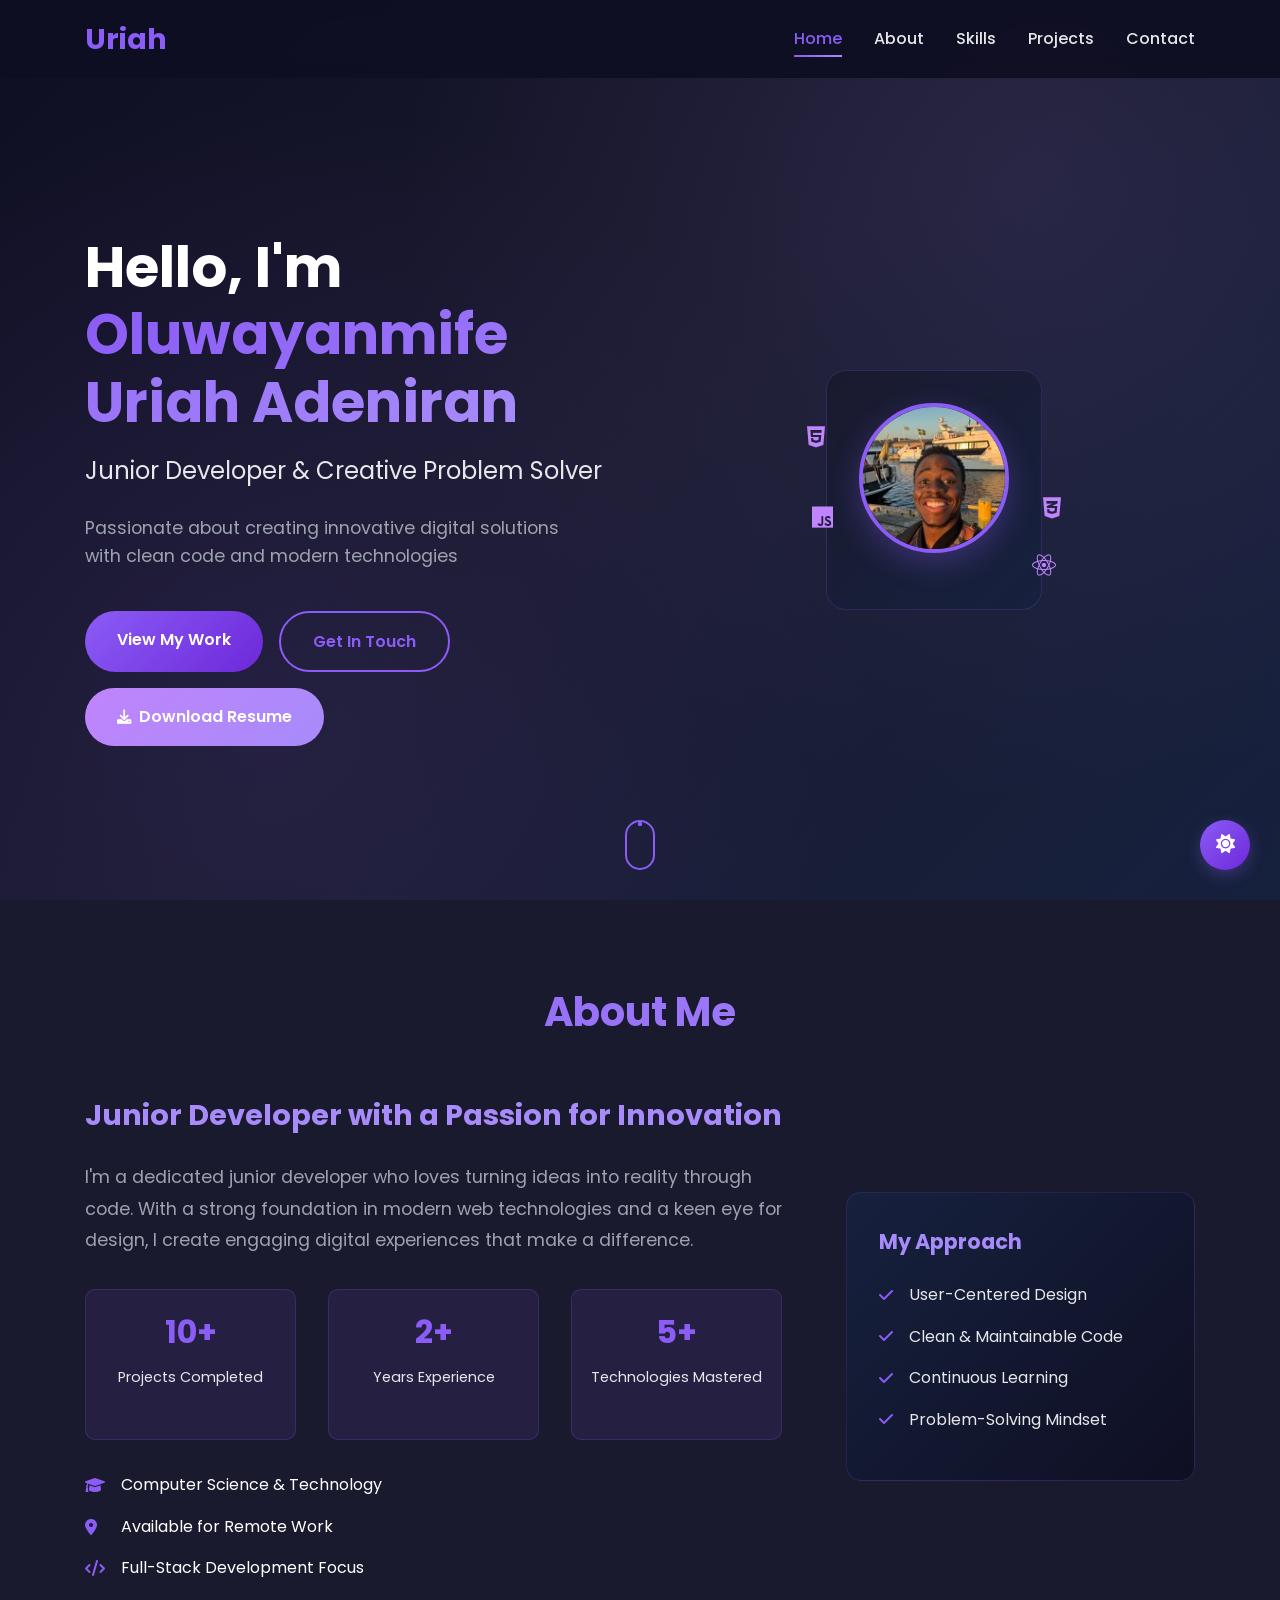
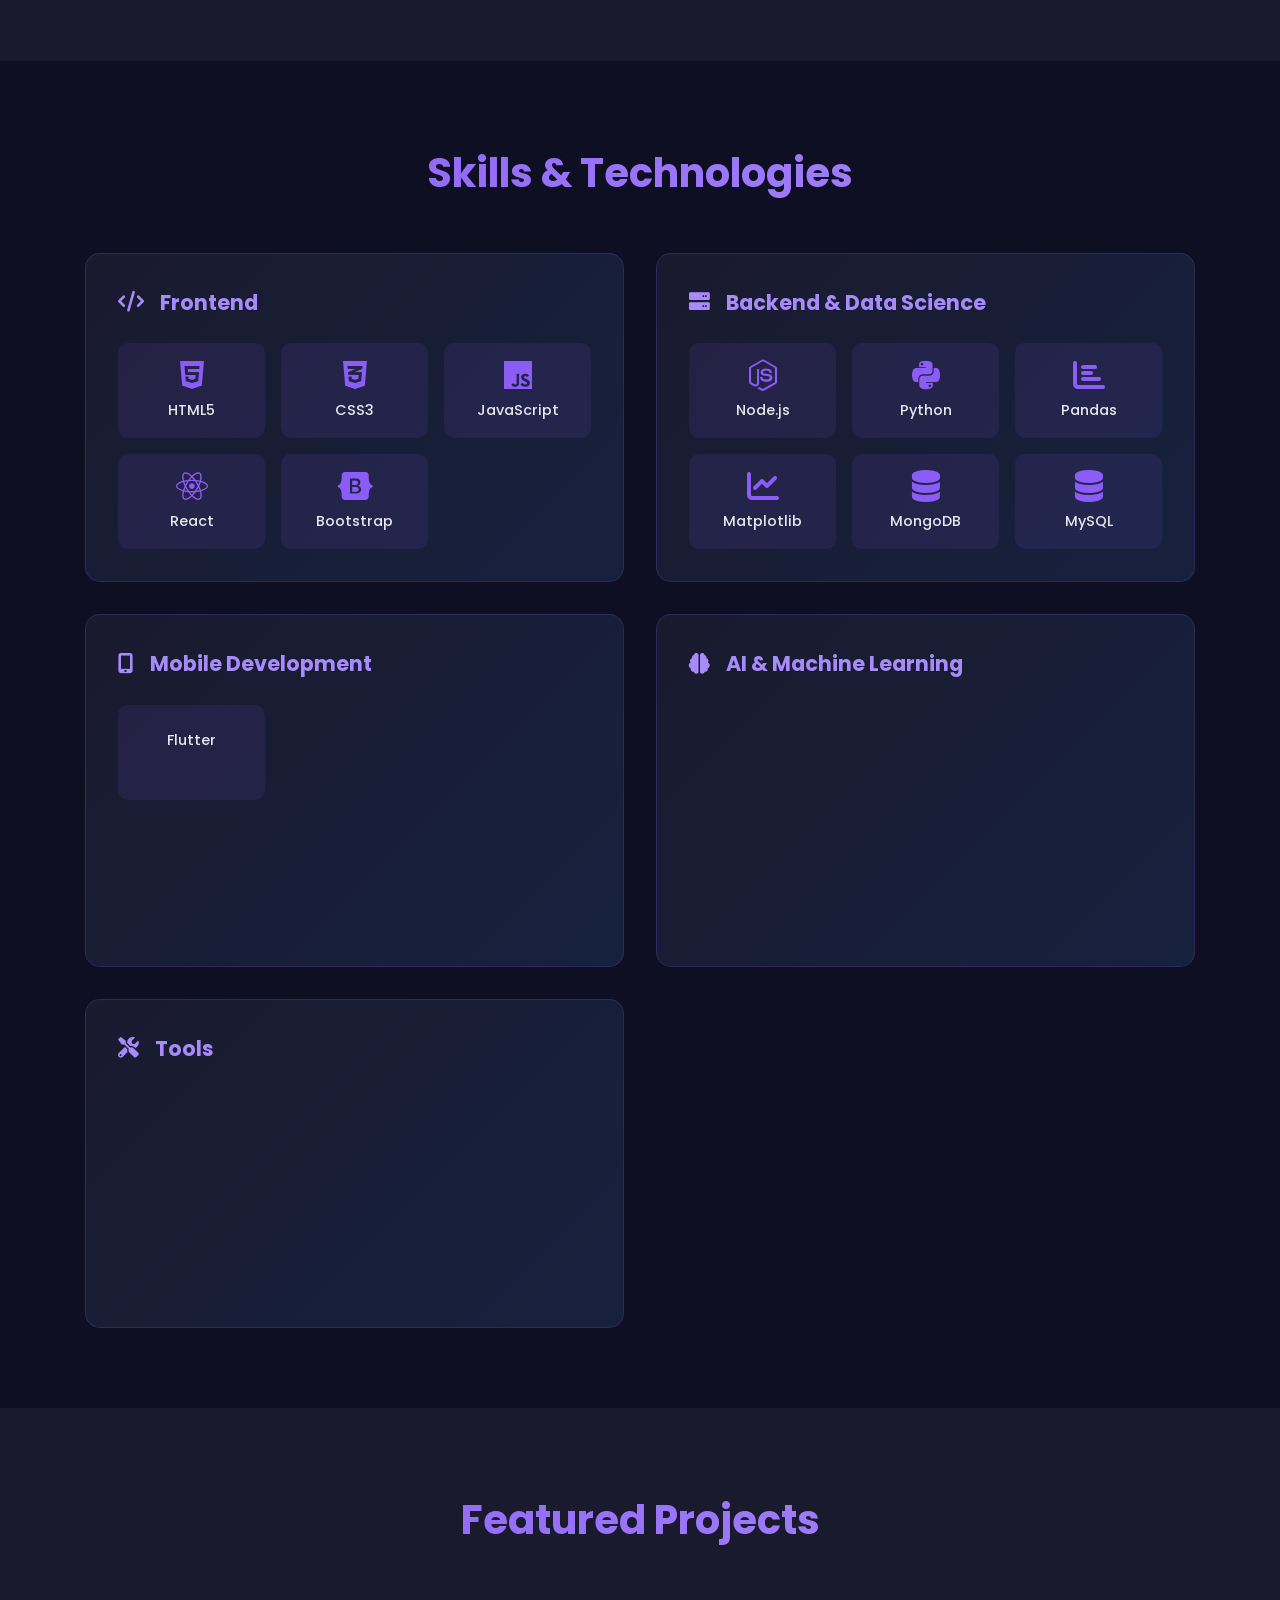
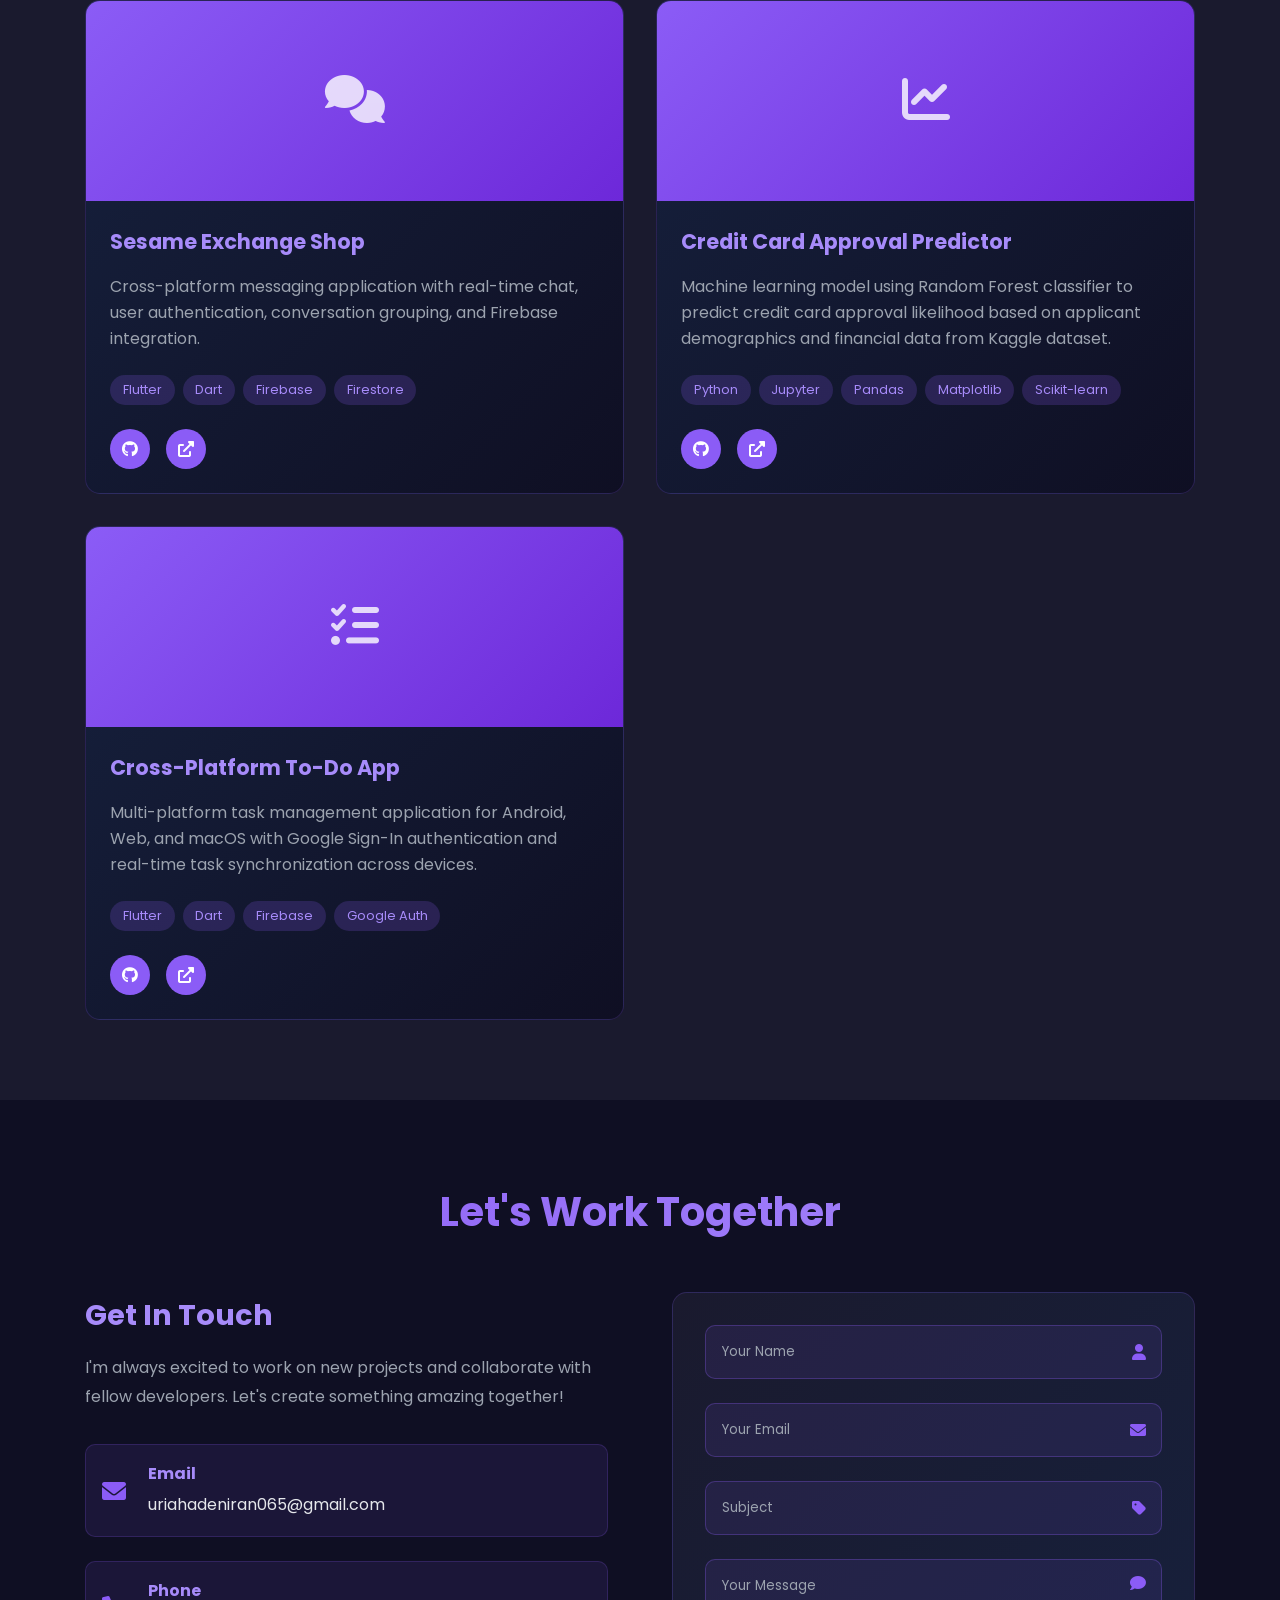
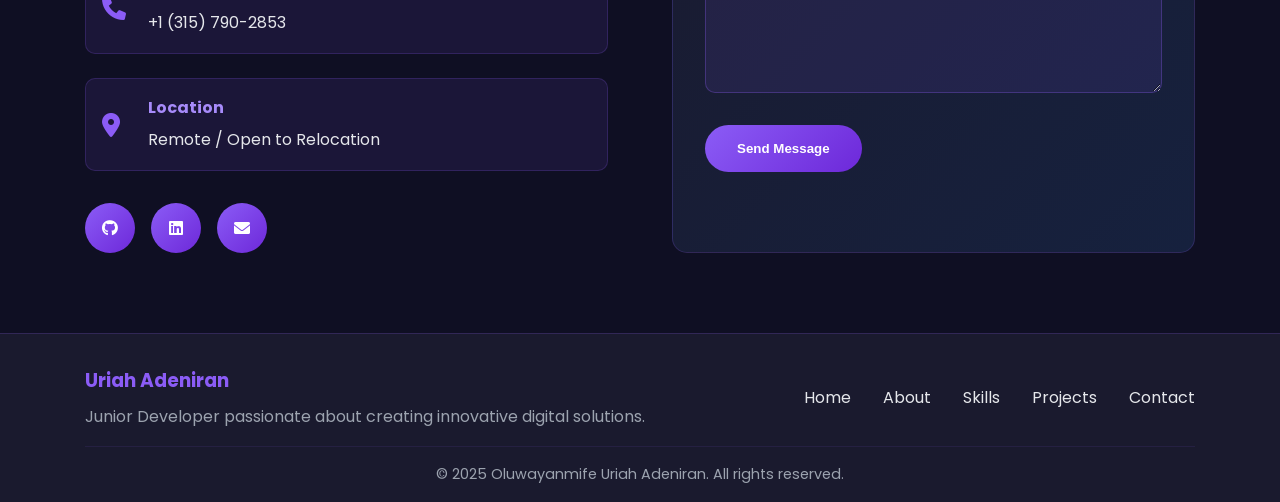
==== index.html @ fc1e5af5 "Add optimized profile picture and final portfolio updates" ====
<!DOCTYPE html>
<html lang="en">
<head>
    <meta charset="UTF-8">
    <meta name="viewport" content="width=device-width, initial-scale=1.0">
    <title>Oluwayanmife Uriah Adeniran - Junior Developer</title>
    <link rel="stylesheet" href="styles.css">
    <link href="https://fonts.googleapis.com/css2?family=Poppins:wght@300;400;600;700&display=swap" rel="stylesheet">
    <link rel="stylesheet" href="https://cdnjs.cloudflare.com/ajax/libs/font-awesome/6.0.0/css/all.min.css">
</head>
<body>
    <!-- Navigation -->
    <nav class="navbar">
        <div class="nav-container">
            <a href="#home" class="nav-logo">Uriah</a>
            <div class="nav-menu">
                <a href="#home" class="nav-link">Home</a>
                <a href="#about" class="nav-link">About</a>
                <a href="#skills" class="nav-link">Skills</a>
                <a href="#projects" class="nav-link">Projects</a>
                <a href="#contact" class="nav-link">Contact</a>
            </div>
            <div class="hamburger">
                <span class="bar"></span>
                <span class="bar"></span>
                <span class="bar"></span>
            </div>
        </div>
    </nav>

    <!-- Hero Section -->
    <section id="home" class="hero">
        <div class="hero-content">
            <div class="hero-text">
                <h1>Hello, I'm <span class="highlight">Oluwayanmife Uriah Adeniran</span></h1>
                <h2 id="typing-text">Junior Developer & Creative Problem Solver</h2>
                <p>Passionate about creating innovative digital solutions with clean code and modern technologies</p>
                <div class="hero-buttons">
                    <a href="#projects" class="btn btn-primary">View My Work</a>
                    <a href="#contact" class="btn btn-secondary">Get In Touch</a>
                    <a href="resume.pdf" class="btn btn-resume" download="Uriah_Adeniran_Resume.pdf">
                        <i class="fas fa-download"></i> Download Resume
                    </a>
                </div>
            </div>
            <div class="hero-image">
                <div class="profile-card">
                    <div class="profile-img">
                        <img src="profile_small.jpeg" alt="Oluwayanmife Uriah Adeniran" class="profile-picture">
                    </div>
                    <div class="floating-elements">
                        <div class="floating-icon"><i class="fab fa-html5"></i></div>
                        <div class="floating-icon"><i class="fab fa-css3-alt"></i></div>
                        <div class="floating-icon"><i class="fab fa-js"></i></div>
                        <div class="floating-icon"><i class="fab fa-react"></i></div>
                    </div>
                </div>
            </div>
        </div>
        <div class="scroll-indicator">
            <div class="scroll-down">
                <span></span>
                <span></span>
                <span></span>
            </div>
        </div>
    </section>

    <!-- About Section -->
    <section id="about" class="about">
        <div class="container">
            <h2 class="section-title">About Me</h2>
            <div class="about-content">
                <div class="about-text">
                    <h3>Junior Developer with a Passion for Innovation</h3>
                    <p>I'm a dedicated junior developer who loves turning ideas into reality through code. With a strong foundation in modern web technologies and a keen eye for design, I create engaging digital experiences that make a difference.</p>
                    
                    <div class="stats-grid">
                        <div class="stat-item">
                            <h4>10+</h4>
                            <p>Projects Completed</p>
                        </div>
                        <div class="stat-item">
                            <h4>2+</h4>
                            <p>Years Experience</p>
                        </div>
                        <div class="stat-item">
                            <h4>5+</h4>
                            <p>Technologies Mastered</p>
                        </div>
                    </div>

                    <div class="personal-info">
                        <div class="info-item">
                            <i class="fas fa-graduation-cap"></i>
                            <span>Computer Science & Technology</span>
                        </div>
                        <div class="info-item">
                            <i class="fas fa-map-marker-alt"></i>
                            <span>Available for Remote Work</span>
                        </div>
                        <div class="info-item">
                            <i class="fas fa-code"></i>
                            <span>Full-Stack Development Focus</span>
                        </div>
                    </div>
                </div>
                <div class="about-image">
                    <div class="about-card">
                        <div class="card-content">
                            <h4>My Approach</h4>
                            <ul>
                                <li><i class="fas fa-check"></i> User-Centered Design</li>
                                <li><i class="fas fa-check"></i> Clean & Maintainable Code</li>
                                <li><i class="fas fa-check"></i> Continuous Learning</li>
                                <li><i class="fas fa-check"></i> Problem-Solving Mindset</li>
                            </ul>
                        </div>
                    </div>
                </div>
            </div>
        </div>
    </section>

    <!-- Skills Section -->
    <section id="skills" class="skills">
        <div class="container">
            <h2 class="section-title">Skills & Technologies</h2>
            <div class="skills-grid">
                <div class="skill-category">
                    <h3><i class="fas fa-code"></i> Frontend</h3>
                    <div class="skill-items">
                        <div class="skill-item">
                            <i class="fab fa-html5"></i>
                            <span>HTML5</span>
                        </div>
                        <div class="skill-item">
                            <i class="fab fa-css3-alt"></i>
                            <span>CSS3</span>
                        </div>
                        <div class="skill-item">
                            <i class="fab fa-js"></i>
                            <span>JavaScript</span>
                        </div>
                        <div class="skill-item">
                            <i class="fab fa-react"></i>
                            <span>React</span>
                        </div>
                        <div class="skill-item">
                            <i class="fab fa-bootstrap"></i>
                            <span>Bootstrap</span>
                        </div>
                    </div>
                </div>
                
                <div class="skill-category">
                    <h3><i class="fas fa-server"></i> Backend & Data Science</h3>
                    <div class="skill-items">
                        <div class="skill-item">
                            <i class="fab fa-node-js"></i>
                            <span>Node.js</span>
                        </div>
                        <div class="skill-item">
                            <i class="fab fa-python"></i>
                            <span>Python</span>
                        </div>
                        <div class="skill-item">
                            <i class="fas fa-chart-bar"></i>
                            <span>Pandas</span>
                        </div>
                        <div class="skill-item">
                            <i class="fas fa-chart-line"></i>
                            <span>Matplotlib</span>
                        </div>
                        <div class="skill-item">
                            <i class="fas fa-database"></i>
                            <span>MongoDB</span>
                        </div>
                        <div class="skill-item">
                            <i class="fas fa-database"></i>
                            <span>MySQL</span>
                        </div>
                    </div>
                </div>
                
                <div class="skill-category">
                    <h3><i class="fas fa-mobile-alt"></i> Mobile Development</h3>
                    <div class="skill-items">
                        <div class="skill-item">
                            <i class="fab fa-flutter"></i>
                            <span>Flutter</span>
                        </div>
                        <div class="skill-item">
                            <i class="fas fa-code"></i>
                            <span>Dart</span>
                        </div>
                        <div class="skill-item">
                            <i class="fab fa-google"></i>
                            <span>Firebase</span>
                        </div>
                        <div class="skill-item">
                            <i class="fas fa-database"></i>
                            <span>Firestore</span>
                        </div>
                        <div class="skill-item">
                            <i class="fab fa-google"></i>
                            <span>Google Auth</span>
                        </div>
                        <div class="skill-item">
                            <i class="fas fa-sync"></i>
                            <span>Real-time Sync</span>
                        </div>
                    </div>
                </div>
                
                <div class="skill-category">
                    <h3><i class="fas fa-brain"></i> AI & Machine Learning</h3>
                    <div class="skill-items">
                        <div class="skill-item">
                            <i class="fas fa-tree"></i>
                            <span>Random Forest</span>
                        </div>
                        <div class="skill-item">
                            <i class="fab fa-python"></i>
                            <span>Scikit-learn</span>
                        </div>
                        <div class="skill-item">
                            <i class="fab fa-google"></i>
                            <span>Google ML Kit</span>
                        </div>
                        <div class="skill-item">
                            <i class="fas fa-calculator"></i>
                            <span>Mathematics</span>
                        </div>
                        <div class="skill-item">
                            <i class="fas fa-laptop-code"></i>
                            <span>Jupyter</span>
                        </div>
                        <div class="skill-item">
                            <i class="fas fa-database"></i>
                            <span>Kaggle Datasets</span>
                        </div>
                    </div>
                </div>
                
                <div class="skill-category">
                    <h3><i class="fas fa-tools"></i> Tools</h3>
                    <div class="skill-items">
                        <div class="skill-item">
                            <i class="fab fa-git-alt"></i>
                            <span>Git</span>
                        </div>
                        <div class="skill-item">
                            <i class="fab fa-github"></i>
                            <span>GitHub</span>
                        </div>
                        <div class="skill-item">
                            <i class="fas fa-code-branch"></i>
                            <span>VS Code</span>
                        </div>
                        <div class="skill-item">
                            <i class="fab fa-figma"></i>
                            <span>Figma</span>
                        </div>
                    </div>
                </div>
            </div>
        </div>
    </section>

    <!-- Projects Section -->
    <section id="projects" class="projects">
        <div class="container">
            <h2 class="section-title">Featured Projects</h2>
            <div class="projects-grid">
                <div class="project-card">
                    <div class="project-image">
                        <div class="project-placeholder">
                            <i class="fas fa-comments"></i>
                        </div>
                    </div>
                    <div class="project-content">
                        <h3>Sesame Exchange Shop</h3>
                        <p>Cross-platform messaging application with real-time chat, user authentication, conversation grouping, and Firebase integration.</p>
                        <div class="project-tech">
                            <span>Flutter</span>
                            <span>Dart</span>
                            <span>Firebase</span>
                            <span>Firestore</span>
                        </div>
                        <div class="project-links">
                            <a href="https://github.com/Uriahadeniran09/sesame_exchange_shop" class="project-link" target="_blank"><i class="fab fa-github"></i></a>
                            <a href="#" class="project-link" target="_blank"><i class="fas fa-external-link-alt"></i></a>
                        </div>
                    </div>
                </div>

                <div class="project-card">
                    <div class="project-image">
                        <div class="project-placeholder">
                            <i class="fas fa-chart-line"></i>
                        </div>
                    </div>
                    <div class="project-content">
                        <h3>Credit Card Approval Predictor</h3>
                        <p>Machine learning model using Random Forest classifier to predict credit card approval likelihood based on applicant demographics and financial data from Kaggle dataset.</p>
                        <div class="project-tech">
                            <span>Python</span>
                            <span>Jupyter</span>
                            <span>Pandas</span>
                            <span>Matplotlib</span>
                            <span>Scikit-learn</span>
                        </div>
                        <div class="project-links">
                            <a href="https://github.com/Uriahadeniran09/Machine-Learning/blob/main/mlProject.ipynb" class="project-link" target="_blank"><i class="fab fa-github"></i></a>
                            <a href="#" class="project-link" target="_blank"><i class="fas fa-external-link-alt"></i></a>
                        </div>
                    </div>
                </div>

                <div class="project-card">
                    <div class="project-image">
                        <div class="project-placeholder">
                            <i class="fas fa-tasks"></i>
                        </div>
                    </div>
                    <div class="project-content">
                        <h3>Cross-Platform To-Do App</h3>
                        <p>Multi-platform task management application for Android, Web, and macOS with Google Sign-In authentication and real-time task synchronization across devices.</p>
                        <div class="project-tech">
                            <span>Flutter</span>
                            <span>Dart</span>
                            <span>Firebase</span>
                            <span>Google Auth</span>
                        </div>
                        <div class="project-links">
                            <a href="https://github.com/TheMedo/todo_spring_2025" class="project-link" target="_blank"><i class="fab fa-github"></i></a>
                            <a href="#" class="project-link" target="_blank"><i class="fas fa-external-link-alt"></i></a>
                        </div>
                    </div>
                </div>
            </div>
        </div>
    </section>

    <!-- Contact Section -->
    <section id="contact" class="contact">
        <div class="container">
            <h2 class="section-title">Let's Work Together</h2>
            <div class="contact-content">
                <div class="contact-info">
                    <h3>Get In Touch</h3>
                    <p>I'm always excited to work on new projects and collaborate with fellow developers. Let's create something amazing together!</p>
                    
                    <div class="contact-methods">
                        <div class="contact-method">
                            <i class="fas fa-envelope"></i>
                            <div>
                                <h4>Email</h4>
                                <p>uriahadeniran065@gmail.com</p>
                            </div>
                        </div>
                        <div class="contact-method">
                            <i class="fas fa-phone"></i>
                            <div>
                                <h4>Phone</h4>
                                <p>+1 (315) 790-2853</p>
                            </div>
                        </div>
                        <div class="contact-method">
                            <i class="fas fa-map-marker-alt"></i>
                            <div>
                                <h4>Location</h4>
                                <p>Remote / Open to Relocation</p>
                            </div>
                        </div>
                    </div>

                    <div class="social-links">
                        <a href="https://github.com/Uriahadeniran09" class="social-link" target="_blank"><i class="fab fa-github"></i></a>
                        <a href="https://www.linkedin.com/in/uriah-adeniran/" class="social-link" target="_blank"><i class="fab fa-linkedin"></i></a>
                        <a href="#" class="social-link" id="copyEmail" title="Click to copy email address"><i class="fas fa-envelope"></i></a>
                    </div>
                </div>

                <div class="contact-form">
                    <form id="contactForm" action="https://formspree.io/f/xzzawqok" method="POST">
                        <div class="form-group">
                            <input type="text" name="name" placeholder="Your Name" required>
                            <i class="fas fa-user"></i>
                        </div>
                        <div class="form-group">
                            <input type="email" name="_replyto" placeholder="Your Email" required>
                            <i class="fas fa-envelope"></i>
                        </div>
                        <div class="form-group">
                            <input type="text" name="subject" placeholder="Subject" required>
                            <i class="fas fa-tag"></i>
                        </div>
                        <div class="form-group">
                            <textarea name="message" placeholder="Your Message" rows="5" required></textarea>
                            <i class="fas fa-comment"></i>
                        </div>
                        <input type="hidden" name="_next" value="https://uriahadeniran09.github.io/my_portfolio#contact">
                        <button type="submit" class="btn btn-primary">Send Message</button>
                    </form>
                </div>
            </div>
        </div>
    </section>

    <!-- Footer -->
    <footer class="footer">
        <div class="container">
            <div class="footer-content">
                <div class="footer-left">
                    <h3>Uriah Adeniran</h3>
                    <p>Junior Developer passionate about creating innovative digital solutions.</p>
                </div>
                <div class="footer-right">
                    <div class="footer-links">
                        <a href="#home">Home</a>
                        <a href="#about">About</a>
                        <a href="#skills">Skills</a>
                        <a href="#projects">Projects</a>
                        <a href="#contact">Contact</a>
                    </div>
                </div>
            </div>
            <div class="footer-bottom">
                <p>&copy; 2025 Oluwayanmife Uriah Adeniran. All rights reserved.</p>
            </div>
        </div>
    </footer>

    <script src="script.js"></script>
</body>
</html>
---- styles.css ----
/* Reset and Base Styles */
* {
    margin: 0;
    padding: 0;
    box-sizing: border-box;
}

:root {
    --primary-purple: #8B5CF6;
    --dark-purple: #6D28D9;
    --light-purple: #A78BFA;
    --accent-purple: #C084FC;
    --dark-black: #0F0F23;
    --light-black: #1A1A2E;
    --grey-black: #16213E;
    --text-white: #FFFFFF;
    --text-light: #E5E7EB;
    --text-grey: #9CA3AF;
}

/* Light Theme */
[data-theme="light"] {
    --dark-black: #FFFFFF;
    --light-black: #F8FAFC;
    --grey-black: #E2E8F0;
    --text-white: #1A202C;
    --text-light: #2D3748;
    --text-grey: #4A5568;
}

/* Light theme navbar */
[data-theme="light"] .navbar {
    background: rgba(248, 250, 252, 0.95);
    border-bottom: 1px solid rgba(139, 92, 246, 0.1);
}

/* Light theme cards and sections */
[data-theme="light"] .project-card,
[data-theme="light"] .skill-category,
[data-theme="light"] .about-card,
[data-theme="light"] .contact-form,
[data-theme="light"] .profile-card {
    background: linear-gradient(135deg, #F8FAFC, #E2E8F0);
    border: 1px solid rgba(139, 92, 246, 0.2);
    box-shadow: 0 4px 6px rgba(0, 0, 0, 0.1);
}

[data-theme="light"] .stat-item,
[data-theme="light"] .skill-item,
[data-theme="light"] .contact-method {
    background: rgba(139, 92, 246, 0.1);
}

[data-theme="light"] .form-group input,
[data-theme="light"] .form-group textarea {
    background: rgba(139, 92, 246, 0.05);
    color: var(--text-white);
}

html {
    scroll-behavior: smooth;
}

body {
    font-family: 'Poppins', sans-serif;
    line-height: 1.6;
    color: var(--text-white);
    background: var(--dark-black);
    overflow-x: hidden;
}

.container {
    max-width: 1200px;
    margin: 0 auto;
    padding: 0 45px;
}

/* Navigation */
.navbar {
    position: fixed;
    top: 0;
    width: 100%;
    background: rgba(15, 15, 35, 0.95);
    backdrop-filter: blur(10px);
    z-index: 1000;
    transition: all 0.3s ease;
}

.nav-container {
    display: flex;
    justify-content: space-between;
    align-items: center;
    padding: 1rem 45px;
    max-width: 1200px;
    margin: 0 auto;
}

.nav-logo {
    font-size: 1.8rem;
    font-weight: 700;
    color: var(--primary-purple);
    text-decoration: none;
    transition: all 0.3s ease;
}

.nav-logo:hover {
    color: var(--light-purple);
    text-shadow: 0 0 20px var(--primary-purple);
}

.nav-menu {
    display: flex;
    gap: 2rem;
}

.nav-link {
    color: var(--text-light);
    text-decoration: none;
    font-weight: 500;
    position: relative;
    transition: all 0.3s ease;
}

.nav-link:hover {
    color: var(--primary-purple);
}

.nav-link::after {
    content: '';
    position: absolute;
    width: 0;
    height: 2px;
    bottom: -5px;
    left: 0;
    background: linear-gradient(90deg, var(--primary-purple), var(--light-purple));
    transition: width 0.3s ease;
}

.nav-link:hover::after {
    width: 100%;
}

.hamburger {
    display: none;
    flex-direction: column;
    cursor: pointer;
}

.bar {
    width: 25px;
    height: 3px;
    background: var(--primary-purple);
    margin: 3px 0;
    transition: 0.3s;
    border-radius: 3px;
}

/* Hero Section */
.hero {
    min-height: 100vh;
    display: flex;
    align-items: center;
    background: linear-gradient(135deg, var(--dark-black) 0%, var(--light-black) 50%, var(--grey-black) 100%);
    position: relative;
    overflow: hidden;
}

.hero::before {
    content: '';
    position: absolute;
    top: 0;
    left: 0;
    right: 0;
    bottom: 0;
    background: 
        radial-gradient(circle at 20% 80%, rgba(139, 92, 246, 0.1) 0%, transparent 50%),
        radial-gradient(circle at 80% 20%, rgba(168, 139, 250, 0.1) 0%, transparent 50%);
    z-index: 1;
}

.hero-content {
    display: grid;
    grid-template-columns: 1fr 1fr;
    gap: 4rem;
    align-items: center;
    position: relative;
    z-index: 2;
    padding-top: 80px;
    padding-left: 45px;
    padding-right: 45px;
    max-width: 1200px;
    margin: 0 auto;
}

.hero-text h1 {
    font-size: 3.5rem;
    font-weight: 700;
    line-height: 1.2;
    margin-bottom: 1rem;
}

.highlight {
    background: linear-gradient(135deg, var(--primary-purple), var(--light-purple));
    -webkit-background-clip: text;
    -webkit-text-fill-color: transparent;
    background-clip: text;
}

.hero-text h2 {
    font-size: 1.5rem;
    color: var(--text-light);
    font-weight: 400;
    margin-bottom: 1.5rem;
}

.hero-text p {
    font-size: 1.1rem;
    color: var(--text-grey);
    margin-bottom: 2.5rem;
    max-width: 500px;
}

.hero-buttons {
    display: flex;
    gap: 1rem;
    flex-wrap: wrap;
}

.btn {
    padding: 1rem 2rem;
    border-radius: 50px;
    text-decoration: none;
    font-weight: 600;
    transition: all 0.3s ease;
    position: relative;
    overflow: hidden;
}

.btn-primary {
    background: linear-gradient(135deg, var(--primary-purple), var(--dark-purple));
    color: white;
    border: none;
}

.btn-primary:hover {
    transform: translateY(-2px);
    box-shadow: 0 10px 25px rgba(139, 92, 246, 0.3);
}

.btn-secondary {
    background: transparent;
    color: var(--primary-purple);
    border: 2px solid var(--primary-purple);
}

.btn-secondary:hover {
    background: var(--primary-purple);
    color: white;
    transform: translateY(-2px);
}

.btn-resume {
    background: linear-gradient(135deg, var(--accent-purple), var(--light-purple));
    color: white;
    border: none;
    display: flex;
    align-items: center;
    gap: 0.5rem;
}

.btn-resume:hover {
    background: linear-gradient(135deg, var(--light-purple), var(--accent-purple));
    transform: translateY(-2px);
    box-shadow: 0 10px 25px rgba(192, 132, 252, 0.3);
}

.btn-resume i {
    font-size: 0.9rem;
}

/* Profile Card */
.hero-image {
    display: flex;
    justify-content: center;
    align-items: center;
}

.profile-card {
    position: relative;
    background: linear-gradient(135deg, var(--light-black), var(--grey-black));
    padding: 2rem;
    border-radius: 20px;
    border: 1px solid rgba(139, 92, 246, 0.2);
    backdrop-filter: blur(10px);
    animation: float 6s ease-in-out infinite;
}

.profile-img {
    text-align: center;
    margin-bottom: 1rem;
}

.profile-picture {
    width: 150px;
    height: 150px;
    border-radius: 50%;
    object-fit: cover;
    border: 4px solid var(--primary-purple);
    box-shadow: 0 10px 30px rgba(139, 92, 246, 0.3);
    transition: all 0.3s ease;
}

.profile-picture:hover {
    transform: scale(1.05);
    box-shadow: 0 15px 40px rgba(139, 92, 246, 0.4);
}

.profile-img i {
    font-size: 8rem;
    color: var(--primary-purple);
    opacity: 0.8;
}

.floating-elements {
    position: absolute;
    top: 0;
    left: 0;
    width: 100%;
    height: 100%;
    pointer-events: none;
}

.floating-icon {
    position: absolute;
    color: var(--accent-purple);
    font-size: 1.5rem;
    animation: float 4s ease-in-out infinite;
}

.floating-icon:nth-child(1) {
    top: 20%;
    left: -20px;
    animation-delay: 0s;
}

.floating-icon:nth-child(2) {
    top: 50%;
    right: -20px;
    animation-delay: 1s;
}

.floating-icon:nth-child(3) {
    bottom: 30%;
    left: -15px;
    animation-delay: 2s;
}

.floating-icon:nth-child(4) {
    bottom: 10%;
    right: -15px;
    animation-delay: 3s;
}

@keyframes float {
    0%, 100% { transform: translateY(0px); }
    50% { transform: translateY(-20px); }
}

/* Scroll Indicator */
.scroll-indicator {
    position: absolute;
    bottom: 30px;
    left: 50%;
    transform: translateX(-50%);
}

.scroll-down {
    width: 30px;
    height: 50px;
    border: 2px solid var(--primary-purple);
    border-radius: 25px;
    position: relative;
}

.scroll-down span {
    display: block;
    width: 4px;
    height: 4px;
    background: var(--primary-purple);
    border-radius: 50%;
    position: absolute;
    left: 50%;
    transform: translateX(-50%);
    animation: scroll 2s infinite;
}

.scroll-down span:nth-child(2) { animation-delay: 0.15s; }
.scroll-down span:nth-child(3) { animation-delay: 0.3s; }

@keyframes scroll {
    0% { opacity: 0; top: 5px; }
    15% { opacity: 1; top: 5px; }
    60% { opacity: 1; top: 35px; }
    100% { opacity: 0; top: 35px; }
}

/* Section Styles */
section {
    padding: 5rem 0;
}

.section-title {
    font-size: 2.5rem;
    text-align: center;
    margin-bottom: 3rem;
    background: linear-gradient(135deg, var(--primary-purple), var(--light-purple));
    -webkit-background-clip: text;
    -webkit-text-fill-color: transparent;
    background-clip: text;
}

/* About Section */
.about {
    background: var(--light-black);
}

.about-content {
    display: grid;
    grid-template-columns: 2fr 1fr;
    gap: 4rem;
    align-items: center;
}

.about-text h3 {
    font-size: 1.8rem;
    color: var(--light-purple);
    margin-bottom: 1.5rem;
}

.about-text p {
    font-size: 1.1rem;
    color: var(--text-grey);
    margin-bottom: 2rem;
    line-height: 1.8;
}

.stats-grid {
    display: grid;
    grid-template-columns: repeat(3, 1fr);
    gap: 2rem;
    margin-bottom: 2rem;
}

.stat-item {
    text-align: center;
    padding: 1rem;
    background: rgba(139, 92, 246, 0.1);
    border-radius: 10px;
    border: 1px solid rgba(139, 92, 246, 0.2);
}

.stat-item h4 {
    font-size: 2rem;
    color: var(--primary-purple);
    margin-bottom: 0.5rem;
}

.stat-item p {
    color: var(--text-light);
    font-size: 0.9rem;
}

.personal-info {
    display: flex;
    flex-direction: column;
    gap: 1rem;
}

.info-item {
    display: flex;
    align-items: center;
    gap: 1rem;
}

.info-item i {
    color: var(--primary-purple);
    width: 20px;
}

.about-card {
    background: linear-gradient(135deg, var(--grey-black), var(--dark-black));
    padding: 2rem;
    border-radius: 15px;
    border: 1px solid rgba(139, 92, 246, 0.2);
}

.about-card h4 {
    color: var(--light-purple);
    margin-bottom: 1.5rem;
    font-size: 1.3rem;
}

.about-card ul {
    list-style: none;
}

.about-card li {
    display: flex;
    align-items: center;
    gap: 1rem;
    margin-bottom: 1rem;
    color: var(--text-light);
}

.about-card li i {
    color: var(--primary-purple);
}

/* Skills Section */
.skills {
    background: var(--dark-black);
}

.skills-grid {
    display: grid;
    grid-template-columns: repeat(auto-fit, minmax(350px, 1fr));
    gap: 2rem;
}

.skill-category {
    background: linear-gradient(135deg, var(--light-black), var(--grey-black));
    padding: 2rem;
    border-radius: 15px;
    border: 1px solid rgba(139, 92, 246, 0.2);
    transition: transform 0.3s ease;
}

.skill-category:hover {
    transform: translateY(-5px);
}

.skill-category h3 {
    color: var(--light-purple);
    margin-bottom: 1.5rem;
    display: flex;
    align-items: center;
    gap: 1rem;
    font-size: 1.3rem;
}

.skill-items {
    display: grid;
    grid-template-columns: repeat(auto-fit, minmax(120px, 1fr));
    gap: 1rem;
}

.skill-item {
    display: flex;
    flex-direction: column;
    align-items: center;
    gap: 0.5rem;
    padding: 1rem;
    background: rgba(139, 92, 246, 0.1);
    border-radius: 10px;
    transition: all 0.3s ease;
}

.skill-item:hover {
    background: rgba(139, 92, 246, 0.2);
    transform: scale(1.05);
}

.skill-item i {
    font-size: 2rem;
    color: var(--primary-purple);
}

.skill-item span {
    font-size: 0.9rem;
    color: var(--text-light);
    font-weight: 500;
}

/* Projects Section */
.projects {
    background: var(--light-black);
}

.projects-grid {
    display: grid;
    grid-template-columns: repeat(auto-fit, minmax(350px, 1fr));
    gap: 2rem;
}

.project-card {
    background: linear-gradient(135deg, var(--grey-black), var(--dark-black));
    border-radius: 15px;
    overflow: hidden;
    border: 1px solid rgba(139, 92, 246, 0.2);
    transition: all 0.3s ease;
}

.project-card:hover {
    transform: translateY(-10px);
    box-shadow: 0 20px 40px rgba(139, 92, 246, 0.2);
}

.project-image {
    height: 200px;
    background: linear-gradient(135deg, var(--primary-purple), var(--dark-purple));
    display: flex;
    align-items: center;
    justify-content: center;
    position: relative;
    overflow: hidden;
}

.project-placeholder {
    font-size: 3rem;
    color: white;
    opacity: 0.8;
}

.project-content {
    padding: 1.5rem;
}

.project-content h3 {
    color: var(--light-purple);
    margin-bottom: 1rem;
    font-size: 1.3rem;
}

.project-content p {
    color: var(--text-grey);
    margin-bottom: 1.5rem;
    line-height: 1.6;
}

.project-tech {
    display: flex;
    gap: 0.5rem;
    margin-bottom: 1.5rem;
    flex-wrap: wrap;
}

.project-tech span {
    background: rgba(139, 92, 246, 0.2);
    color: var(--light-purple);
    padding: 0.3rem 0.8rem;
    border-radius: 15px;
    font-size: 0.8rem;
}

.project-links {
    display: flex;
    gap: 1rem;
}

.project-link {
    width: 40px;
    height: 40px;
    background: var(--primary-purple);
    color: white;
    display: flex;
    align-items: center;
    justify-content: center;
    border-radius: 50%;
    text-decoration: none;
    transition: all 0.3s ease;
}

.project-link:hover {
    background: var(--light-purple);
    transform: scale(1.1);
}

/* Contact Section */
.contact {
    background: var(--dark-black);
}

.contact-content {
    display: grid;
    grid-template-columns: 1fr 1fr;
    gap: 4rem;
}

.contact-info h3 {
    color: var(--light-purple);
    font-size: 1.8rem;
    margin-bottom: 1rem;
}

.contact-info p {
    color: var(--text-grey);
    margin-bottom: 2rem;
    line-height: 1.8;
}

.contact-methods {
    display: flex;
    flex-direction: column;
    gap: 1.5rem;
    margin-bottom: 2rem;
}

.contact-method {
    display: flex;
    align-items: center;
    gap: 1rem;
    padding: 1rem;
    background: rgba(139, 92, 246, 0.1);
    border-radius: 10px;
    border: 1px solid rgba(139, 92, 246, 0.2);
}

.contact-method i {
    font-size: 1.5rem;
    color: var(--primary-purple);
    width: 30px;
}

.contact-method h4 {
    color: var(--light-purple);
    margin-bottom: 0.3rem;
}

.contact-method p {
    color: var(--text-light);
    margin: 0;
}

.social-links {
    display: flex;
    gap: 1rem;
}

.social-link {
    width: 50px;
    height: 50px;
    background: linear-gradient(135deg, var(--primary-purple), var(--dark-purple));
    color: white;
    display: flex;
    align-items: center;
    justify-content: center;
    border-radius: 50%;
    text-decoration: none;
    transition: all 0.3s ease;
}

.social-link:hover {
    transform: translateY(-3px);
    box-shadow: 0 10px 20px rgba(139, 92, 246, 0.3);
}

/* Contact Form */
.contact-form {
    background: linear-gradient(135deg, var(--light-black), var(--grey-black));
    padding: 2rem;
    border-radius: 15px;
    border: 1px solid rgba(139, 92, 246, 0.2);
}

.form-group {
    position: relative;
    margin-bottom: 1.5rem;
}

.form-group input,
.form-group textarea {
    width: 100%;
    padding: 1rem 3rem 1rem 1rem;
    background: rgba(139, 92, 246, 0.1);
    border: 1px solid rgba(139, 92, 246, 0.3);
    border-radius: 10px;
    color: var(--text-white);
    font-family: 'Poppins', sans-serif;
    transition: all 0.3s ease;
}

.form-group input:focus,
.form-group textarea:focus {
    outline: none;
    border-color: var(--primary-purple);
    box-shadow: 0 0 15px rgba(139, 92, 246, 0.2);
}

.form-group i {
    position: absolute;
    right: 1rem;
    top: 50%;
    transform: translateY(-50%);
    color: var(--primary-purple);
}

.form-group textarea + i {
    top: 1rem;
    transform: none;
}

.form-group input::placeholder,
.form-group textarea::placeholder {
    color: var(--text-grey);
}

/* Footer */
.footer {
    background: var(--light-black);
    padding: 2rem 0 1rem;
    border-top: 1px solid rgba(139, 92, 246, 0.2);
}

.footer-content {
    display: flex;
    justify-content: space-between;
    align-items: center;
    margin-bottom: 1rem;
}

.footer-left h3 {
    color: var(--primary-purple);
    margin-bottom: 0.5rem;
}

.footer-left p {
    color: var(--text-grey);
}

.footer-links {
    display: flex;
    gap: 2rem;
}

.footer-links a {
    color: var(--text-light);
    text-decoration: none;
    transition: color 0.3s ease;
}

.footer-links a:hover {
    color: var(--primary-purple);
}

.footer-bottom {
    text-align: center;
    padding-top: 1rem;
    border-top: 1px solid rgba(139, 92, 246, 0.1);
}

.footer-bottom p {
    color: var(--text-grey);
    font-size: 0.9rem;
}

/* Responsive Design */
@media (max-width: 768px) {
    .container {
        padding: 0 30px;
    }
    
    .nav-container {
        padding: 1rem 30px;
    }
    
    .hero-content {
        padding-left: 30px;
        padding-right: 30px;
    }
    
    .hamburger {
        display: flex;
    }
    
    .nav-menu {
        position: fixed;
        left: -100%;
        top: 70px;
        flex-direction: column;
        background-color: var(--light-black);
        width: 100%;
        text-align: center;
        transition: 0.3s;
        padding: 2rem 0;
    }
    
    .nav-menu.active {
        left: 0;
    }
    
    .hero-content {
        grid-template-columns: 1fr;
        gap: 2rem;
        text-align: center;
    }
    
    .hero-text h1 {
        font-size: 2.5rem;
    }
    
    .hero-buttons {
        flex-direction: column;
        align-items: center;
        gap: 1rem;
    }
    
    .btn {
        width: 250px;
        justify-content: center;
    }
    
    .about-content {
        grid-template-columns: 1fr;
        gap: 2rem;
    }
    
    .stats-grid {
        grid-template-columns: 1fr;
    }
    
    .skills-grid {
        grid-template-columns: 1fr;
    }
    
    .projects-grid {
        grid-template-columns: 1fr;
    }
    
    .contact-content {
        grid-template-columns: 1fr;
        gap: 2rem;
    }
    
    .footer-content {
        flex-direction: column;
        gap: 1rem;
        text-align: center;
    }
}

@media (max-width: 480px) {
    .container {
        padding: 0 25px;
    }
    
    .nav-container {
        padding: 1rem 25px;
    }
    
    .hero-content {
        padding-left: 25px;
        padding-right: 25px;
    }
    
    .hero-text h1 {
        font-size: 2rem;
    }
    
    .section-title {
        font-size: 2rem;
    }
    
    .skill-items {
        grid-template-columns: repeat(2, 1fr);
    }
}

/* Animations */
@keyframes fadeInUp {
    from {
        opacity: 0;
        transform: translateY(30px);
    }
    to {
        opacity: 1;
        transform: translateY(0);
    }
}

@keyframes fadeInLeft {
    from {
        opacity: 0;
        transform: translateX(-30px);
    }
    to {
        opacity: 1;
        transform: translateX(0);
    }
}

@keyframes fadeInRight {
    from {
        opacity: 0;
        transform: translateX(30px);
    }
    to {
        opacity: 1;
        transform: translateX(0);
    }
}

/* Smooth transitions for elements */
.hero-text, .about-text, .skill-category, .project-card {
    animation: fadeInUp 0.8s ease;
}

.hero-image {
    animation: fadeInRight 0.8s ease;
}

/* Scroll animations */
@media (prefers-reduced-motion: no-preference) {
    .section-title {
        opacity: 0;
        transform: translateY(30px);
        transition: all 0.6s ease;
    }
    
    .section-title.animate {
        opacity: 1;
        transform: translateY(0);
    }
}
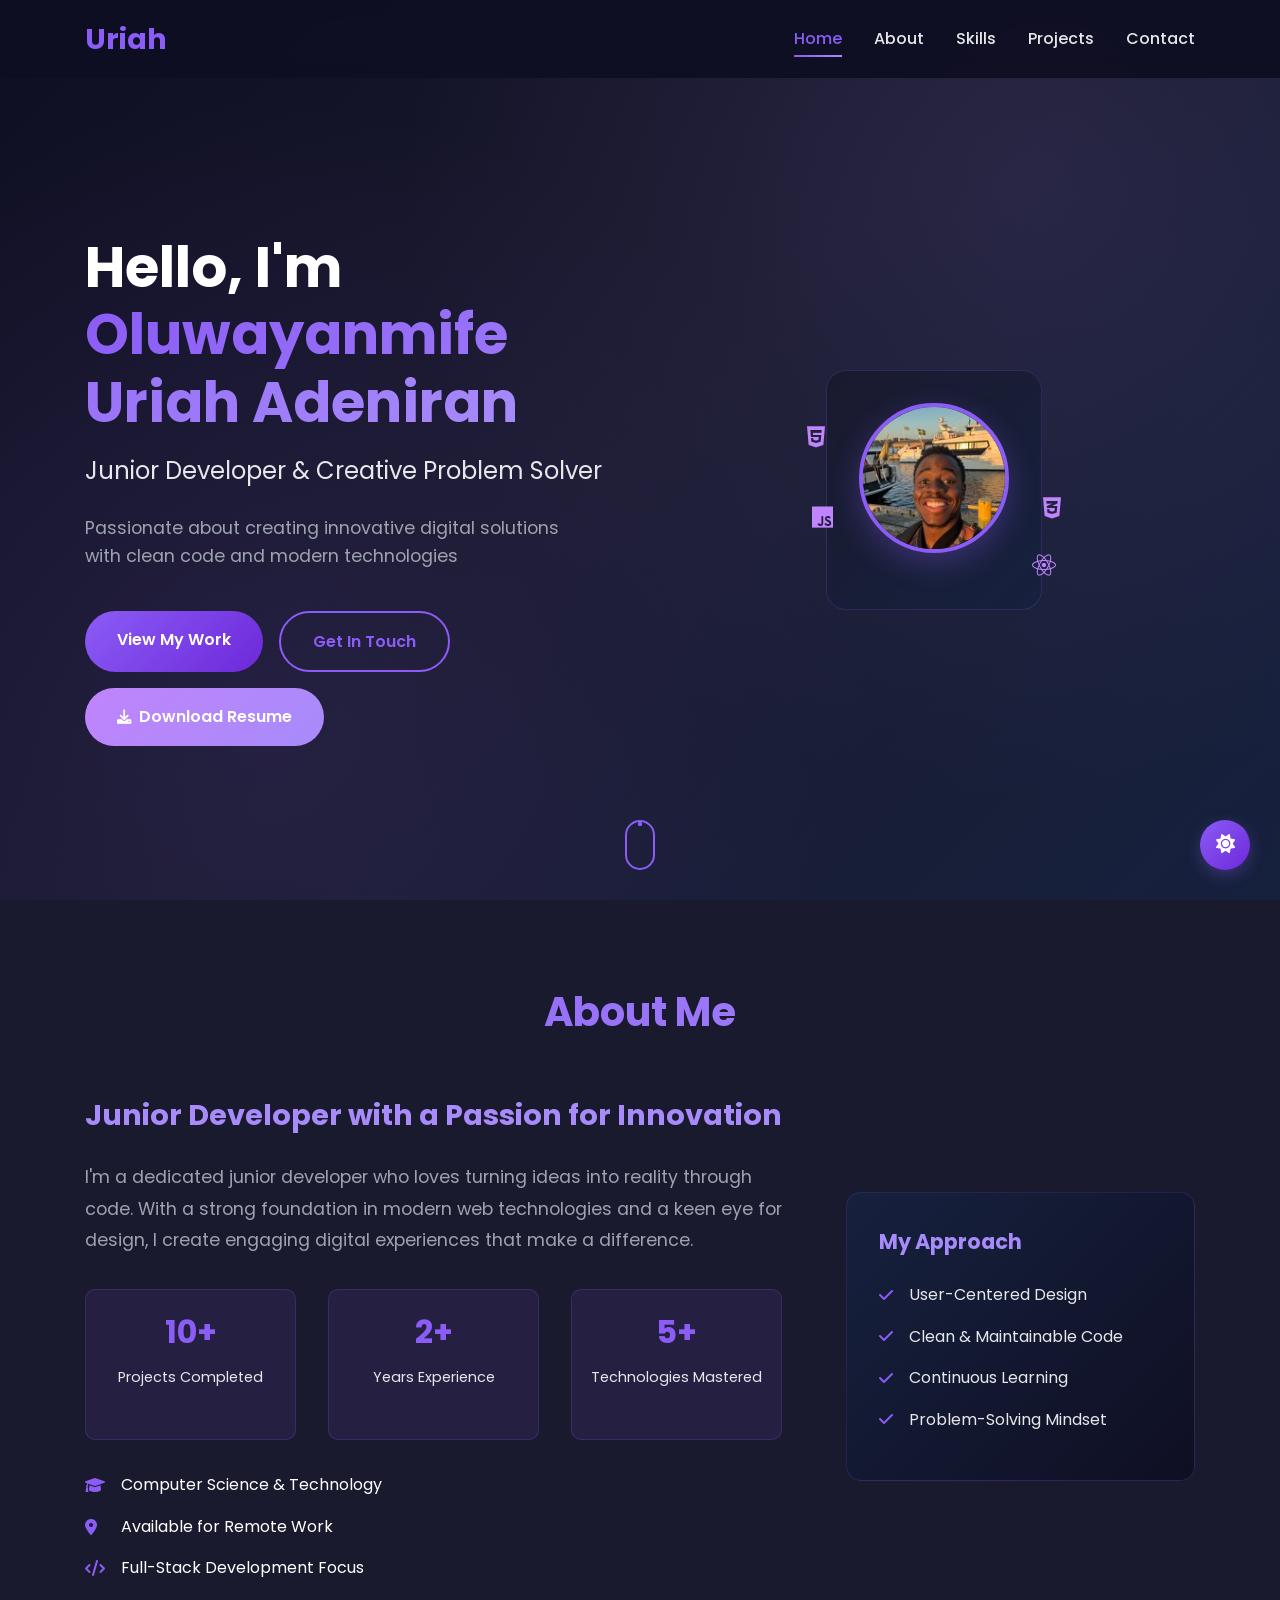
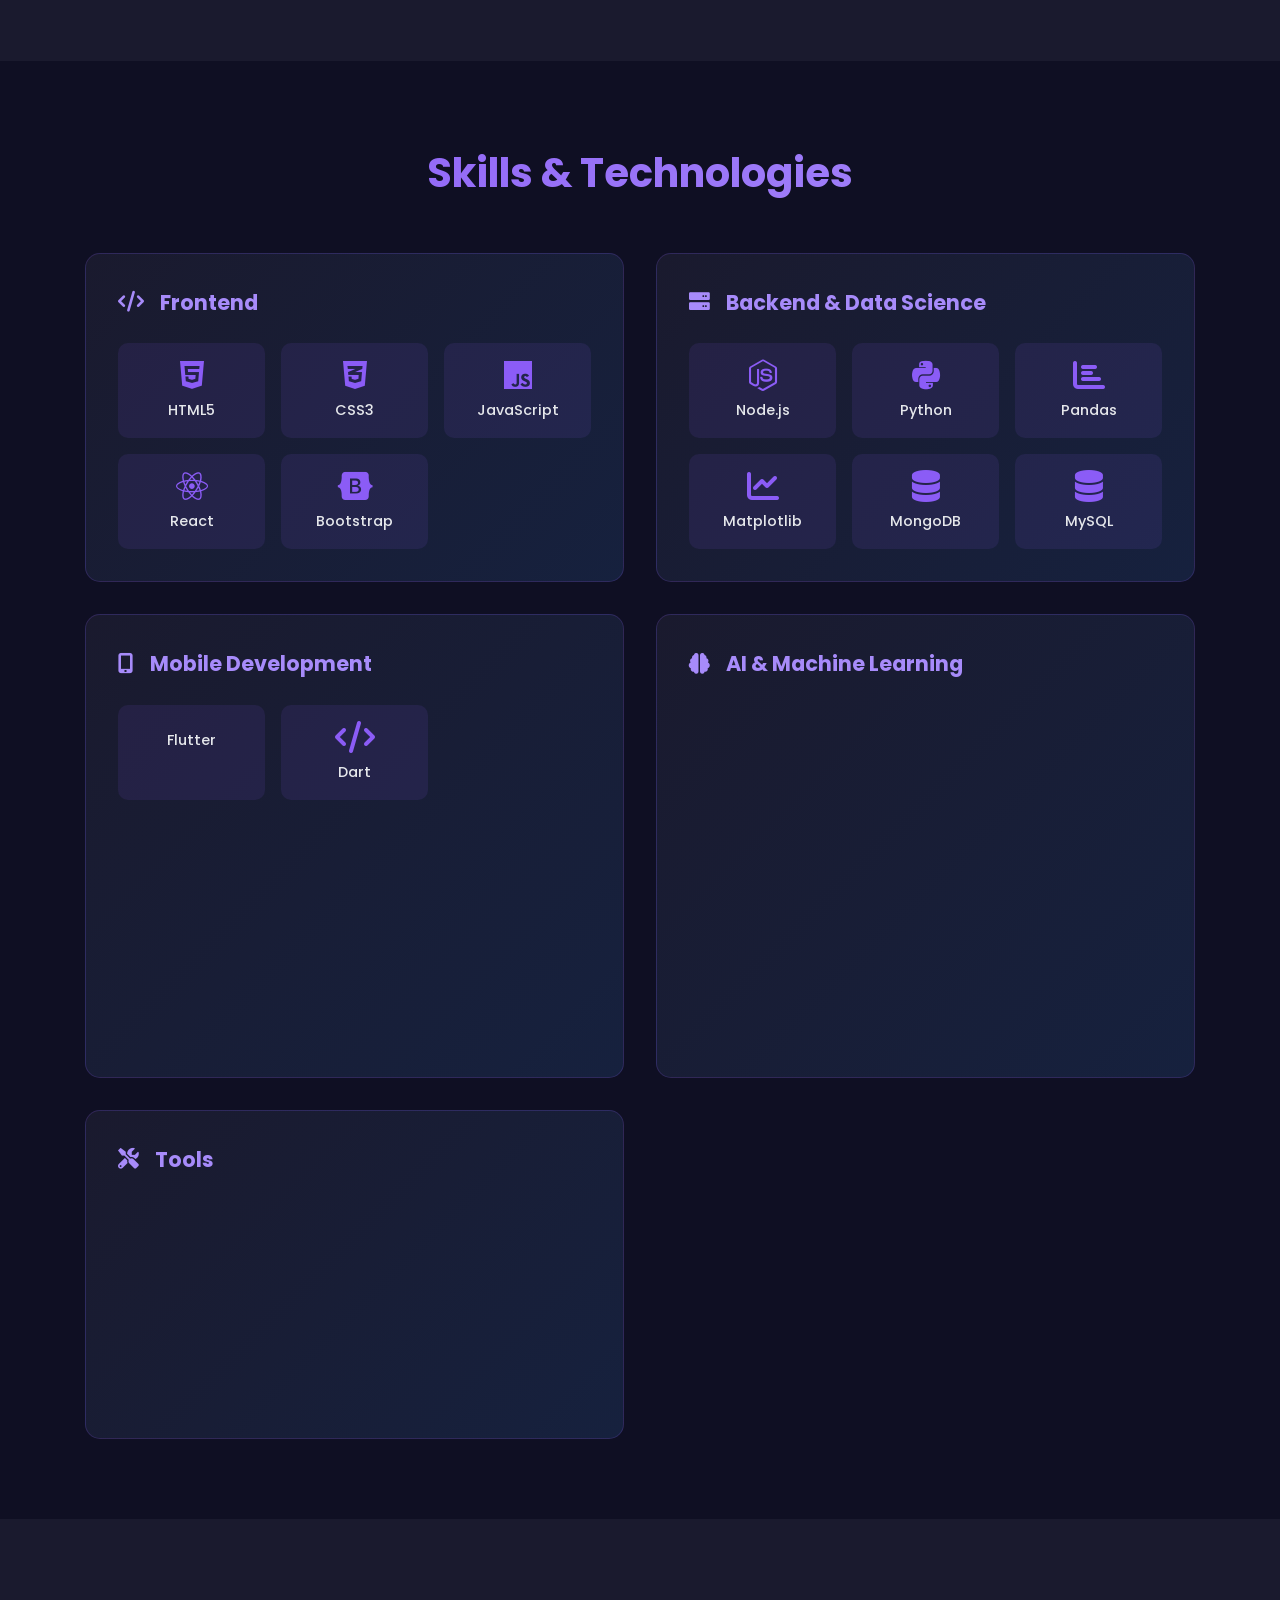
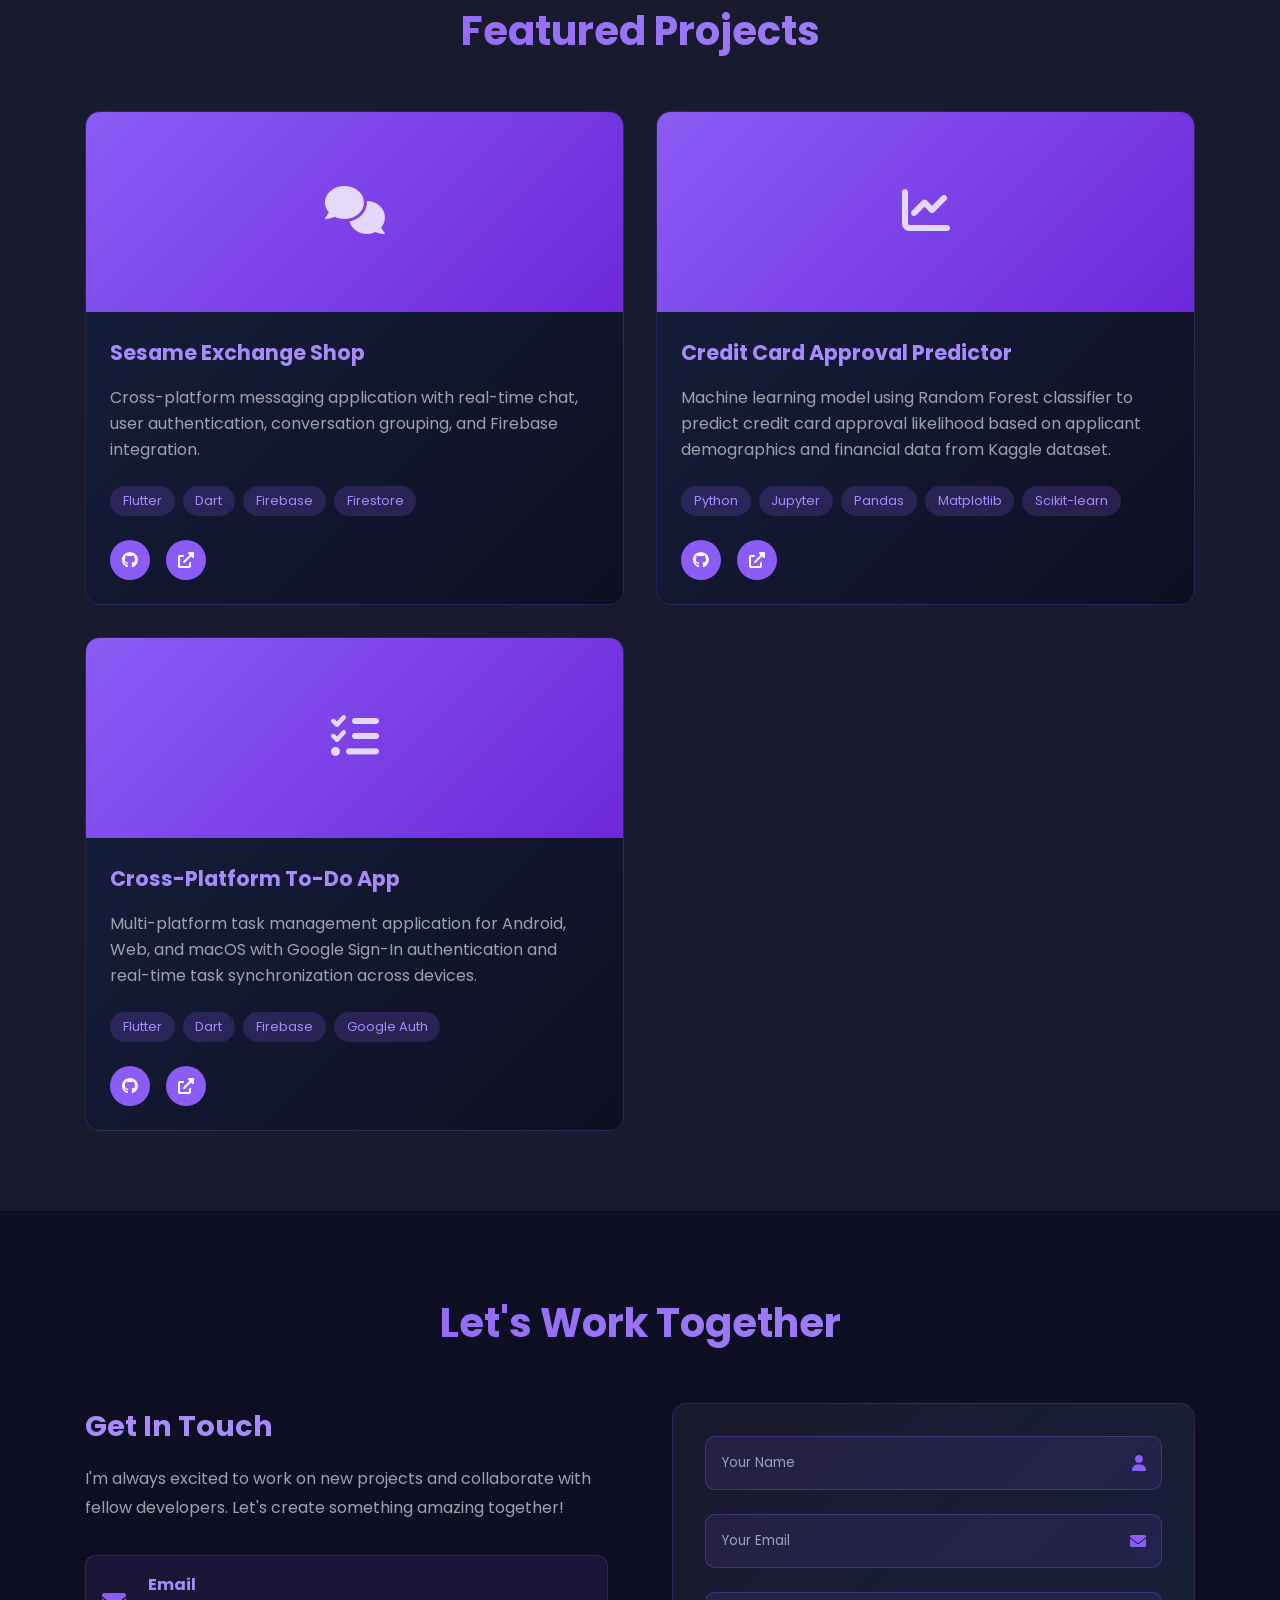
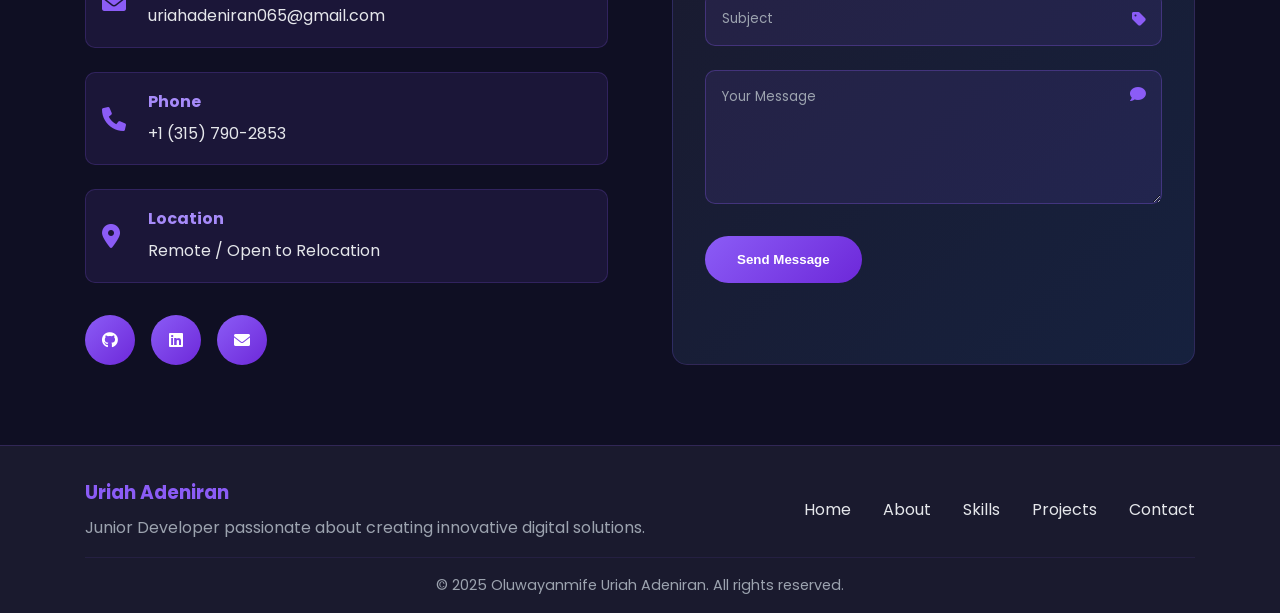
==== commit 81fc13e9: "Added Tensorflow and pytorch" ====
--- a/index.html
+++ b/index.html
@@ -229,8 +229,12 @@
                             <span>Google ML Kit</span>
                         </div>
                         <div class="skill-item">
-                            <i class="fas fa-calculator"></i>
-                            <span>Mathematics</span>
+                            <i class="fas fa-brain"></i>
+                            <span>TensorFlow</span>
+                        </div>
+                        <div class="skill-item">
+                            <i class="fas fa-fire"></i>
+                            <span>PyTorch</span>
                         </div>
                         <div class="skill-item">
                             <i class="fas fa-laptop-code"></i>
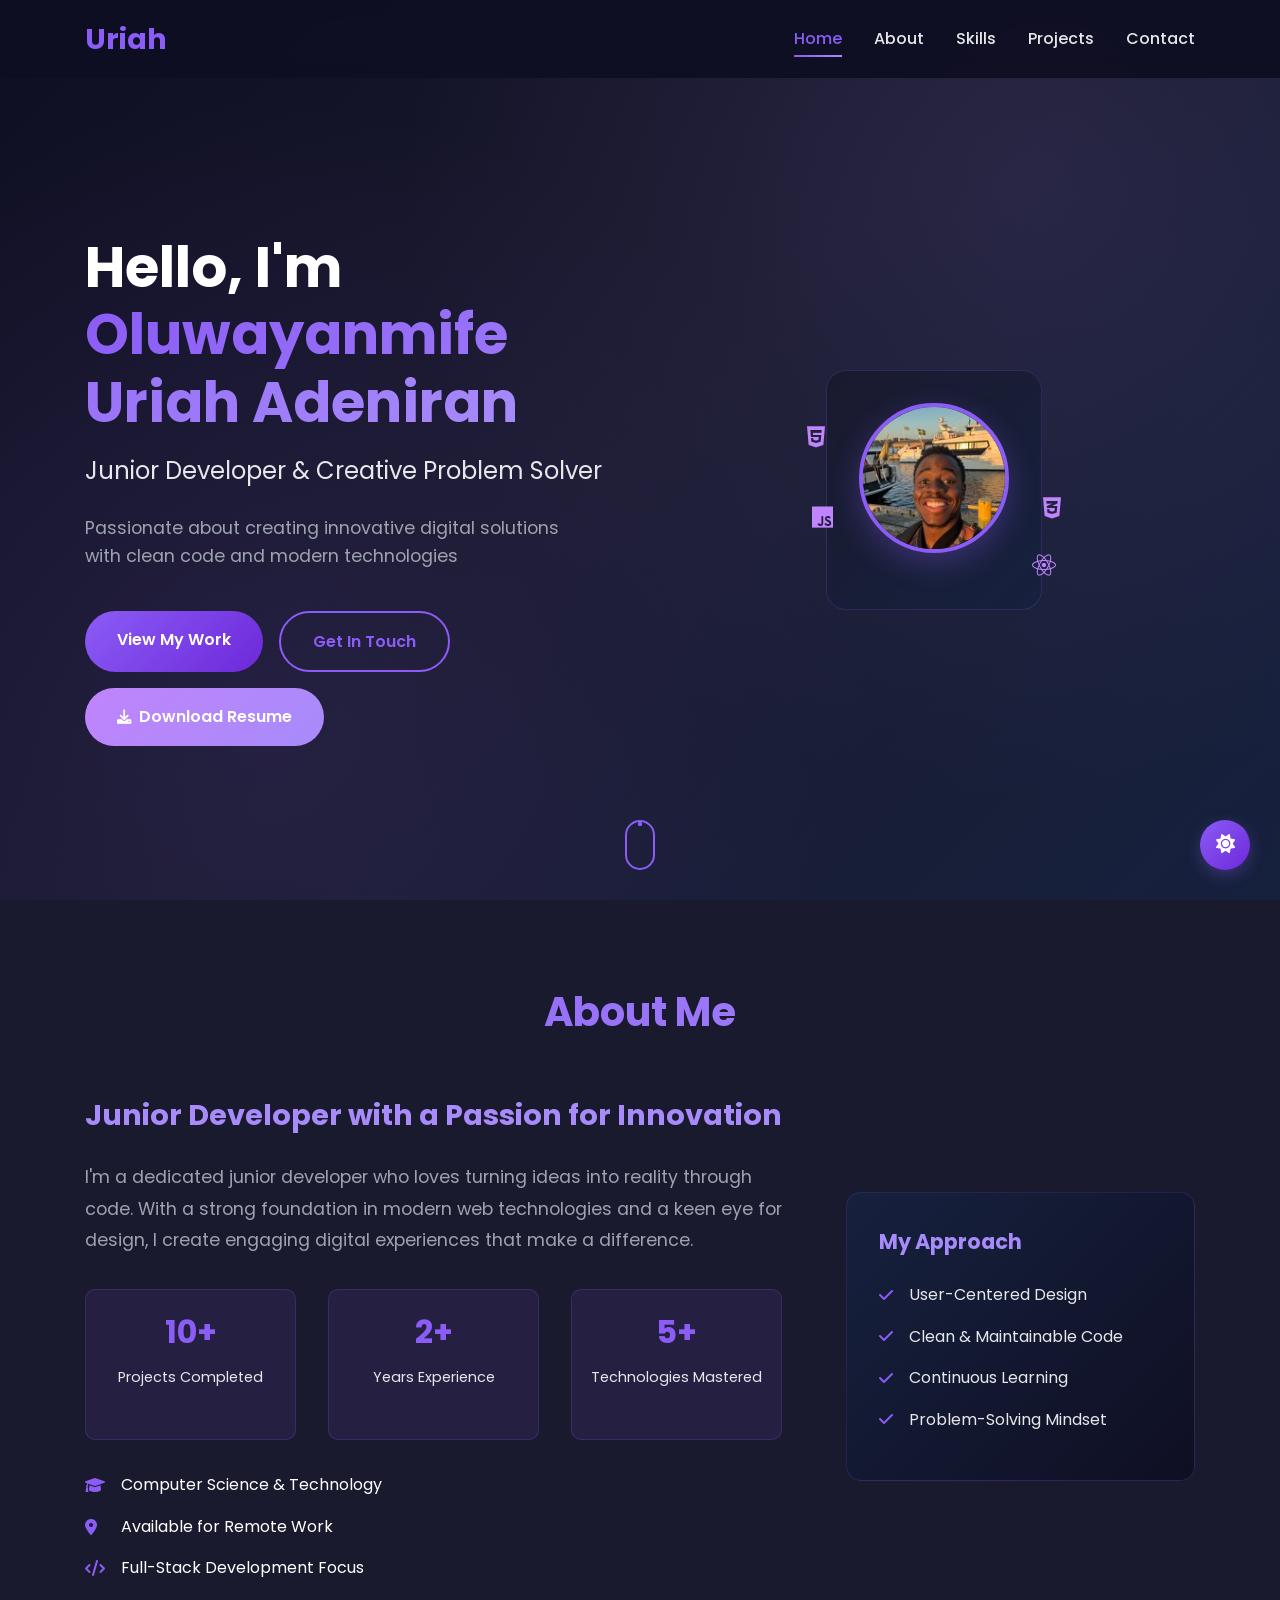
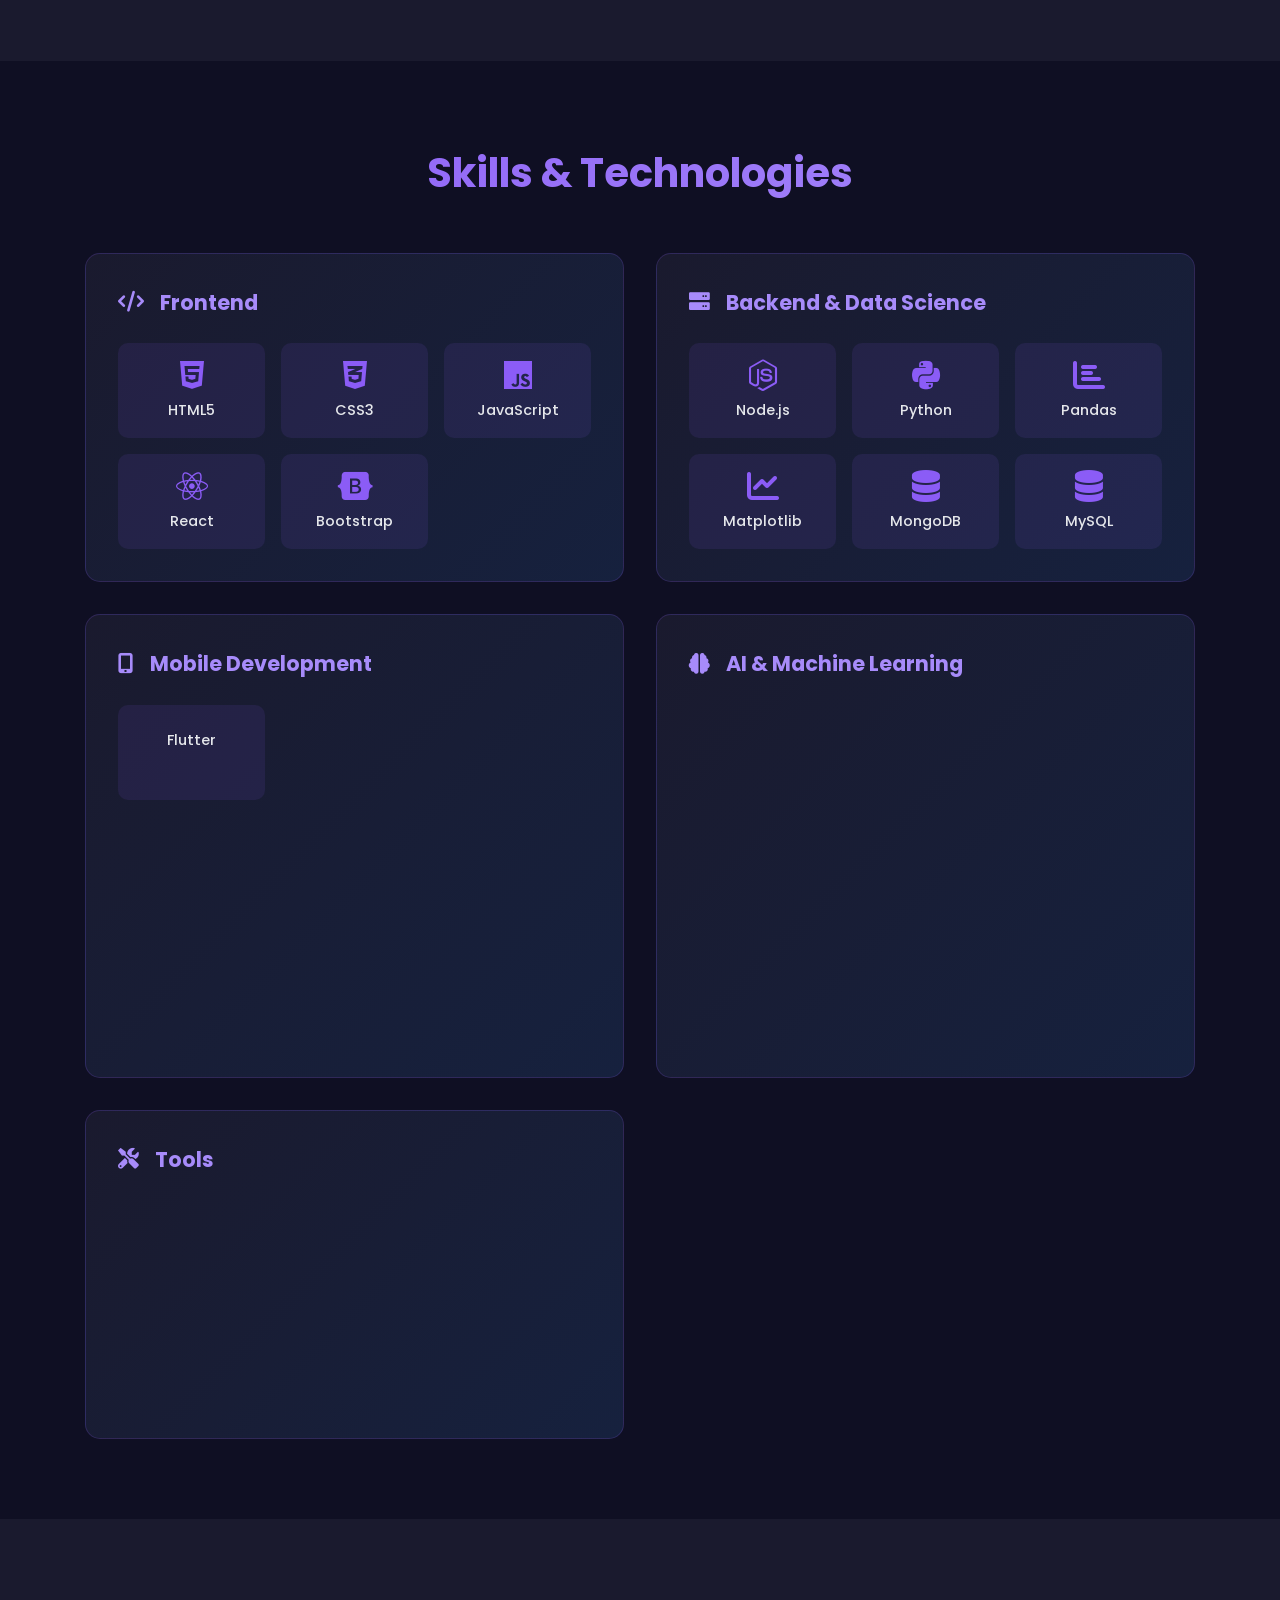
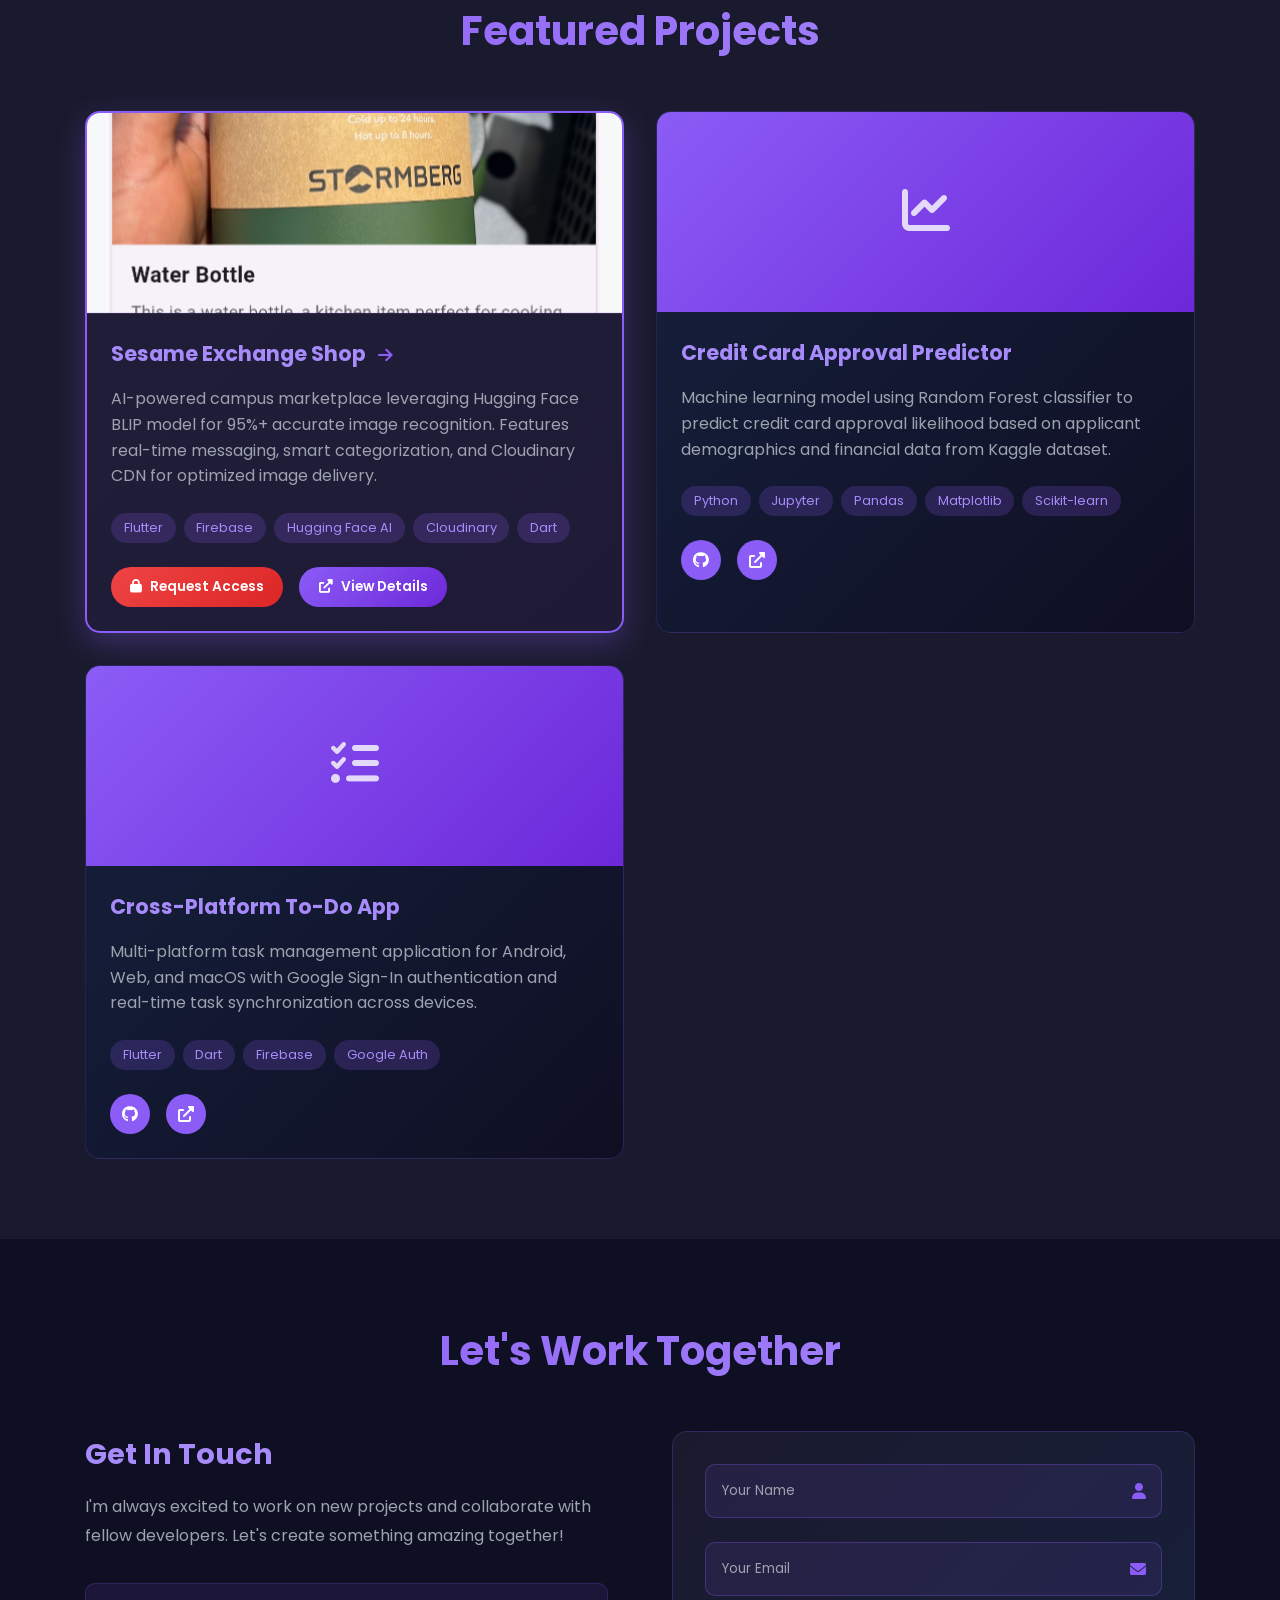
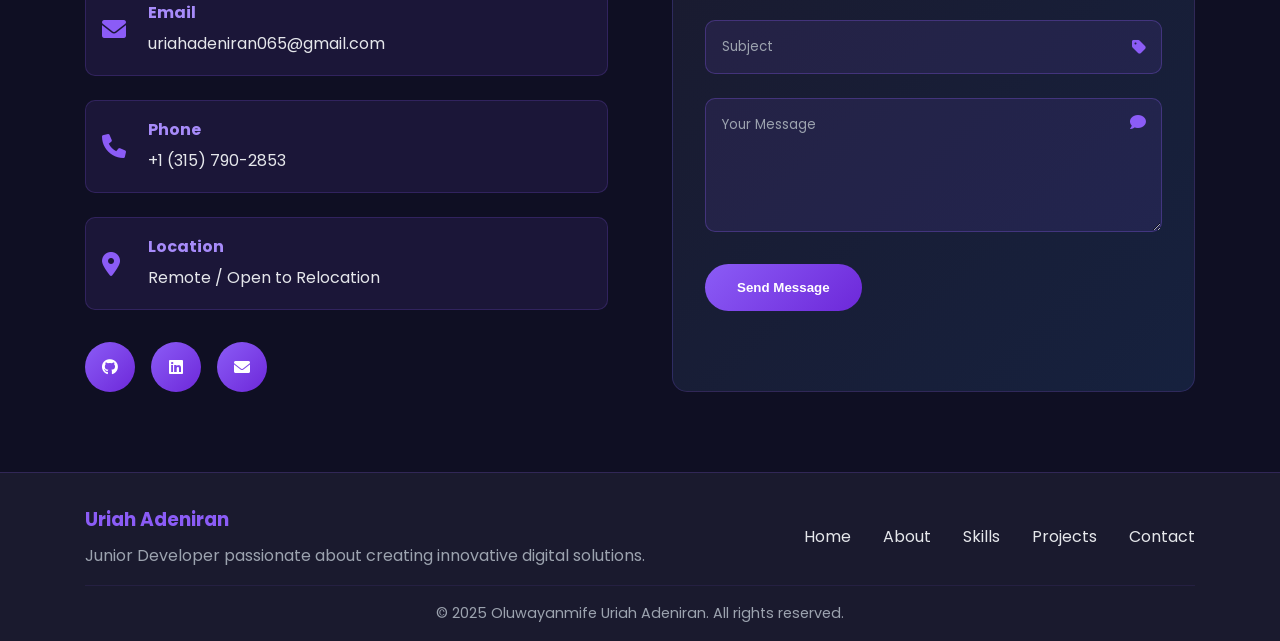
==== commit c50c1c68: "Add Sesame Exchange project page with screenshots and AI features" ====
--- a/index.html
+++ b/index.html
@@ -203,12 +203,20 @@
                             <span>Firestore</span>
                         </div>
                         <div class="skill-item">
+                            <i class="fas fa-cloud"></i>
+                            <span>Cloudinary</span>
+                        </div>
+                        <div class="skill-item">
                             <i class="fab fa-google"></i>
                             <span>Google Auth</span>
                         </div>
                         <div class="skill-item">
                             <i class="fas fa-sync"></i>
                             <span>Real-time Sync</span>
+                        </div>
+                        <div class="skill-item">
+                            <i class="fas fa-plug"></i>
+                            <span>REST APIs</span>
                         </div>
                     </div>
                 </div>
@@ -217,6 +225,14 @@
                     <h3><i class="fas fa-brain"></i> AI & Machine Learning</h3>
                     <div class="skill-items">
                         <div class="skill-item">
+                            <i class="fas fa-robot"></i>
+                            <span>Hugging Face</span>
+                        </div>
+                        <div class="skill-item">
+                            <i class="fas fa-image"></i>
+                            <span>Computer Vision</span>
+                        </div>
+                        <div class="skill-item">
                             <i class="fas fa-tree"></i>
                             <span>Random Forest</span>
                         </div>
@@ -239,10 +255,6 @@
                         <div class="skill-item">
                             <i class="fas fa-laptop-code"></i>
                             <span>Jupyter</span>
-                        </div>
-                        <div class="skill-item">
-                            <i class="fas fa-database"></i>
-                            <span>Kaggle Datasets</span>
                         </div>
                     </div>
                 </div>
@@ -274,27 +286,42 @@
 
     <!-- Projects Section -->
     <section id="projects" class="projects">
+        <style>
+            /* NUCLEAR OPTION - Force image visible */
+            .project-card.featured-project .project-image img {
+                opacity: 1 !important;
+                visibility: visible !important;
+                display: block !important;
+                position: relative !important;
+                z-index: 99999 !important;
+            }
+        </style>
         <div class="container">
             <h2 class="section-title">Featured Projects</h2>
             <div class="projects-grid">
-                <div class="project-card">
+                <div class="project-card featured-project" data-link="sesame-exchange.html">
+                    <div class="project-badge-overlay">
+                        <span class="featured-badge"><i class="fas fa-star"></i> Featured Project</span>
+                    </div>
+                    <div class="click-indicator">
+                        <i class="fas fa-mouse-pointer"></i> Click to explore full details
+                    </div>
                     <div class="project-image">
-                        <div class="project-placeholder">
-                            <i class="fas fa-comments"></i>
-                        </div>
+                        <img src="assets/Homescreen.png" alt="Sesame Exchange Homescreen" style="width: 100% !important; height: 100% !important; object-fit: cover !important; opacity: 1 !important;">
                     </div>
                     <div class="project-content">
-                        <h3>Sesame Exchange Shop</h3>
-                        <p>Cross-platform messaging application with real-time chat, user authentication, conversation grouping, and Firebase integration.</p>
+                        <h3>Sesame Exchange Shop <i class="fas fa-arrow-right" style="font-size: 0.8em; margin-left: 0.5rem; color: var(--primary-purple);"></i></h3>
+                        <p>AI-powered campus marketplace leveraging Hugging Face BLIP model for 95%+ accurate image recognition. Features real-time messaging, smart categorization, and Cloudinary CDN for optimized image delivery.</p>
                         <div class="project-tech">
                             <span>Flutter</span>
+                            <span>Firebase</span>
+                            <span>Hugging Face AI</span>
+                            <span>Cloudinary</span>
                             <span>Dart</span>
-                            <span>Firebase</span>
-                            <span>Firestore</span>
                         </div>
                         <div class="project-links">
-                            <a href="https://github.com/Uriahadeniran09/sesame_exchange_shop" class="project-link" target="_blank"><i class="fab fa-github"></i></a>
-                            <a href="#" class="project-link" target="_blank"><i class="fas fa-external-link-alt"></i></a>
+                            <a href="#contact" class="project-link request-access" onclick="event.stopPropagation();" title="Request Repository Access"><i class="fas fa-lock"></i> Request Access</a>
+                            <a href="sesame-exchange.html" class="project-link view-details" onclick="event.stopPropagation();" title="View Full Project Details"><i class="fas fa-external-link-alt"></i> View Details</a>
                         </div>
                     </div>
                 </div>
--- a/styles.css
+++ b/styles.css
@@ -598,6 +598,73 @@
     overflow: hidden;
     border: 1px solid rgba(139, 92, 246, 0.2);
     transition: all 0.3s ease;
+    position: relative;
+}
+
+.project-card.featured-project {
+    border: 3px solid var(--primary-purple);
+    box-shadow: 0 10px 30px rgba(139, 92, 246, 0.5), 0 0 0 1px rgba(139, 92, 246, 0.1);
+    cursor: pointer;
+    position: relative;
+    background: linear-gradient(135deg, rgba(139, 92, 246, 0.05), rgba(109, 40, 217, 0.05));
+}
+
+.project-card.featured-project:hover {
+    box-shadow: 0 25px 50px rgba(139, 92, 246, 0.6), 0 0 0 2px var(--light-purple);
+    border-color: var(--light-purple);
+    transform: translateY(-8px) scale(1.01);
+}
+
+.project-card.featured-project:hover .click-indicator {
+    opacity: 1;
+    transform: translateY(0);
+}
+
+.click-indicator {
+    position: absolute;
+    top: 50%;
+    left: 50%;
+    transform: translate(-50%, -40%);
+    background: rgba(139, 92, 246, 0.95);
+    color: white;
+    padding: 1rem 2rem;
+    border-radius: 30px;
+    font-size: 0.9rem;
+    font-weight: 600;
+    z-index: 100;
+    opacity: 0;
+    transition: all 0.3s ease;
+    pointer-events: none;
+    box-shadow: 0 10px 30px rgba(0, 0, 0, 0.3);
+    display: flex;
+    align-items: center;
+    gap: 0.5rem;
+}
+
+.project-badge-overlay {
+    position: absolute;
+    top: 1rem;
+    right: 1rem;
+    z-index: 10;
+}
+
+.featured-badge {
+    background: linear-gradient(135deg, var(--primary-purple), var(--accent-purple));
+    color: white;
+    padding: 0.6rem 1.2rem;
+    border-radius: 25px;
+    font-size: 0.9rem;
+    font-weight: 700;
+    display: flex;
+    align-items: center;
+    gap: 0.5rem;
+    box-shadow: 0 4px 12px rgba(139, 92, 246, 0.4);
+    animation: pulse 2s ease-in-out infinite;
+}
+
+@keyframes pulse {
+    0%, 100% { transform: scale(1); }
+    50% { transform: scale(1.05); }
 }
 
 .project-card:hover {
@@ -605,6 +672,13 @@
     box-shadow: 0 20px 40px rgba(139, 92, 246, 0.2);
 }
 
+.project-card.featured-project:hover {
+    box-shadow: 0 25px 50px rgba(139, 92, 246, 0.4);
+    border-color: var(--light-purple);
+}
+
+/* Contact Section */
+
 .project-image {
     height: 200px;
     background: linear-gradient(135deg, var(--primary-purple), var(--dark-purple));
@@ -612,7 +686,29 @@
     align-items: center;
     justify-content: center;
     position: relative;
-    overflow: hidden;
+    overflow: visible;
+}
+
+.project-card.featured-project .project-image {
+    overflow: visible !important;
+}
+
+.project-image img {
+    width: 100%;
+    height: 100%;
+    object-fit: cover;
+    display: block;
+    opacity: 1;
+    visibility: visible;
+    position: relative;
+    z-index: 1;
+}
+
+.project-card.featured-project .project-image img {
+    opacity: 1 !important;
+    visibility: visible !important;
+    z-index: 9999 !important;
+    position: relative !important;
 }
 
 .project-placeholder {
@@ -655,6 +751,7 @@
 .project-links {
     display: flex;
     gap: 1rem;
+    flex-wrap: wrap;
 }
 
 .project-link {
@@ -668,6 +765,36 @@
     border-radius: 50%;
     text-decoration: none;
     transition: all 0.3s ease;
+}
+
+/* Featured project links with text */
+.project-card.featured-project .project-link {
+    width: auto;
+    padding: 0.6rem 1.2rem;
+    border-radius: 25px;
+    gap: 0.5rem;
+    font-size: 0.85rem;
+    font-weight: 600;
+}
+
+.project-card.featured-project .request-access {
+    background: linear-gradient(135deg, #EF4444, #DC2626);
+}
+
+.project-card.featured-project .request-access:hover {
+    background: linear-gradient(135deg, #DC2626, #B91C1C);
+    transform: translateY(-2px);
+    box-shadow: 0 5px 15px rgba(239, 68, 68, 0.4);
+}
+
+.project-card.featured-project .view-details {
+    background: linear-gradient(135deg, var(--primary-purple), var(--dark-purple));
+}
+
+.project-card.featured-project .view-details:hover {
+    background: linear-gradient(135deg, var(--light-purple), var(--primary-purple));
+    transform: translateY(-2px);
+    box-shadow: 0 5px 15px rgba(139, 92, 246, 0.4);
 }
 
 .project-link:hover {
@@ -1000,8 +1127,12 @@
 }
 
 /* Smooth transitions for elements */
-.hero-text, .about-text, .skill-category, .project-card {
+.hero-text, .about-text, .skill-category {
     animation: fadeInUp 0.8s ease;
+}
+
+.project-card {
+    animation: none !important;
 }
 
 .hero-image {
@@ -1021,3 +1152,16 @@
         transform: translateY(0);
     }
 }
+
+
+/* Simple featured project styling - no opacity tricks */
+.project-card.featured-project {
+    border: 2px solid var(--primary-purple);
+    box-shadow: 0 10px 30px rgba(139, 92, 246, 0.3);
+}
+
+.project-card.featured-project:hover {
+    transform: translateY(-5px);
+    box-shadow: 0 25px 50px rgba(139, 92, 246, 0.4);
+}
+
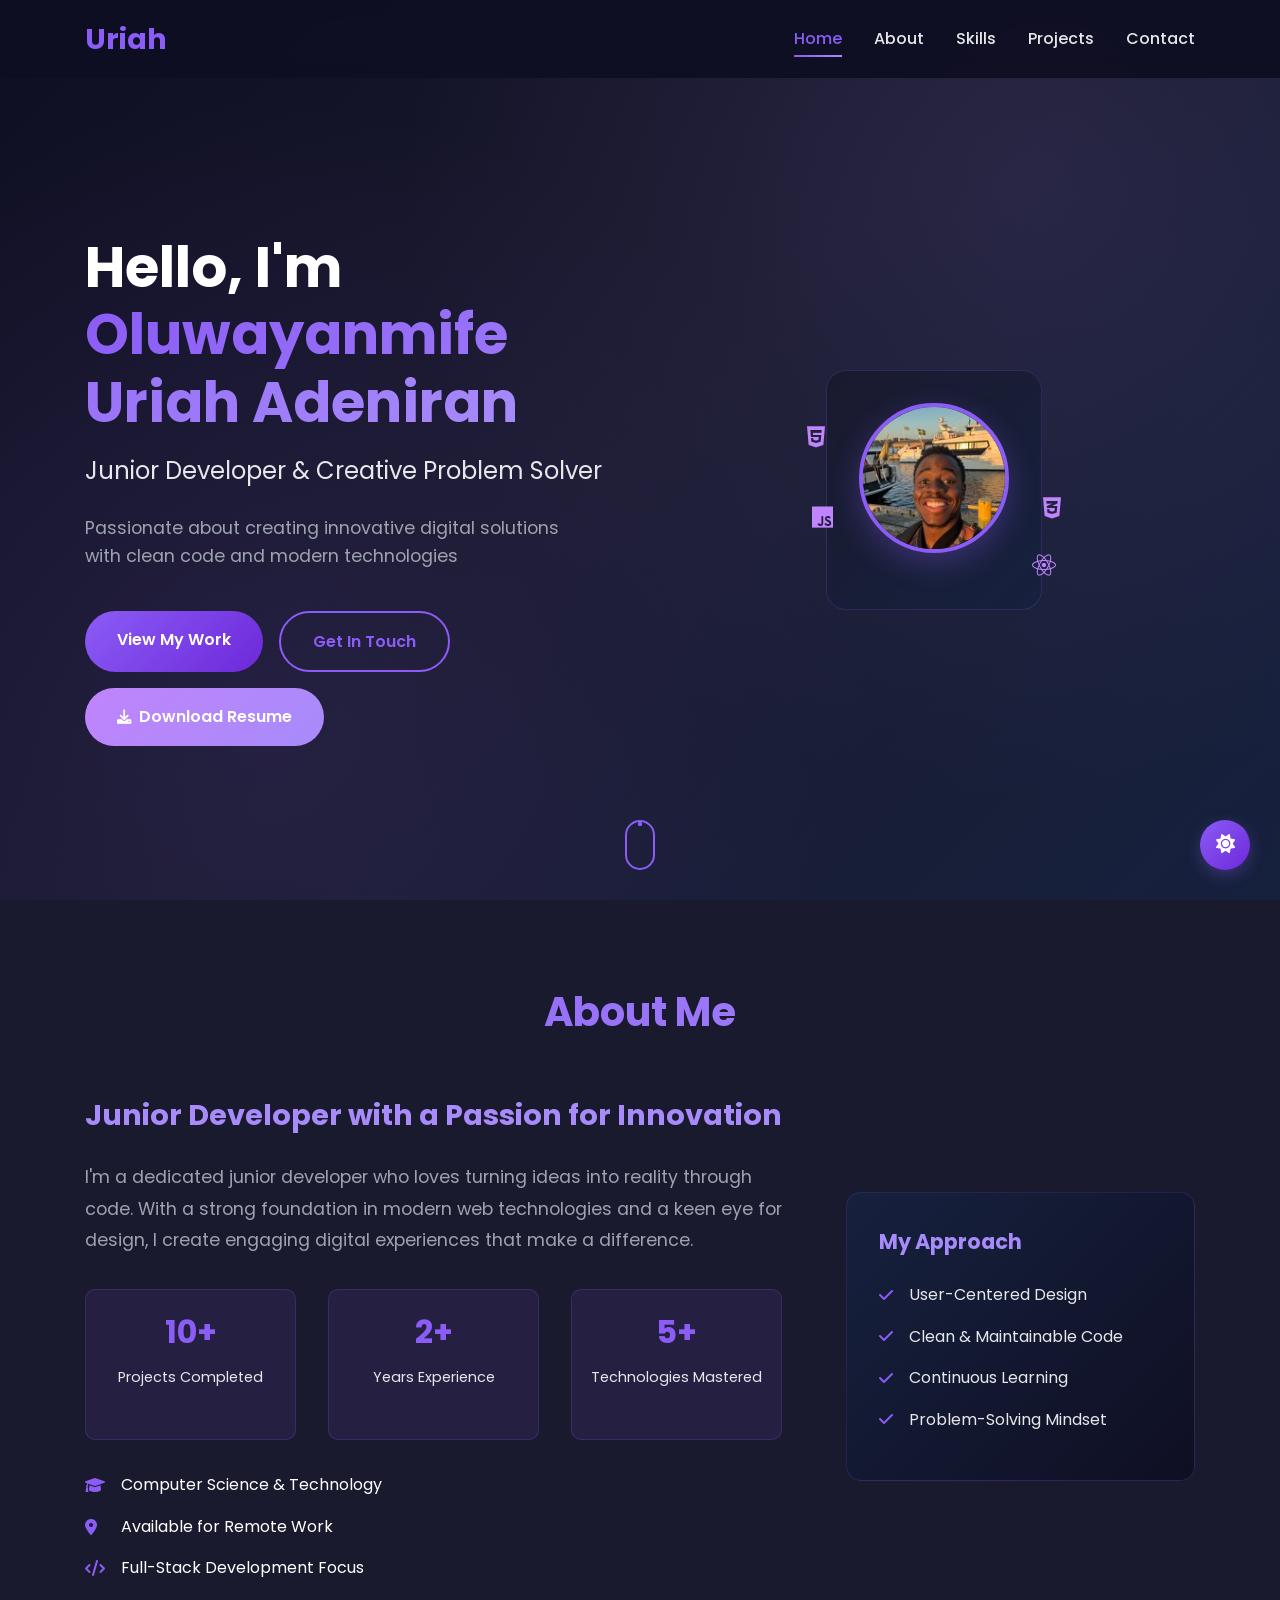
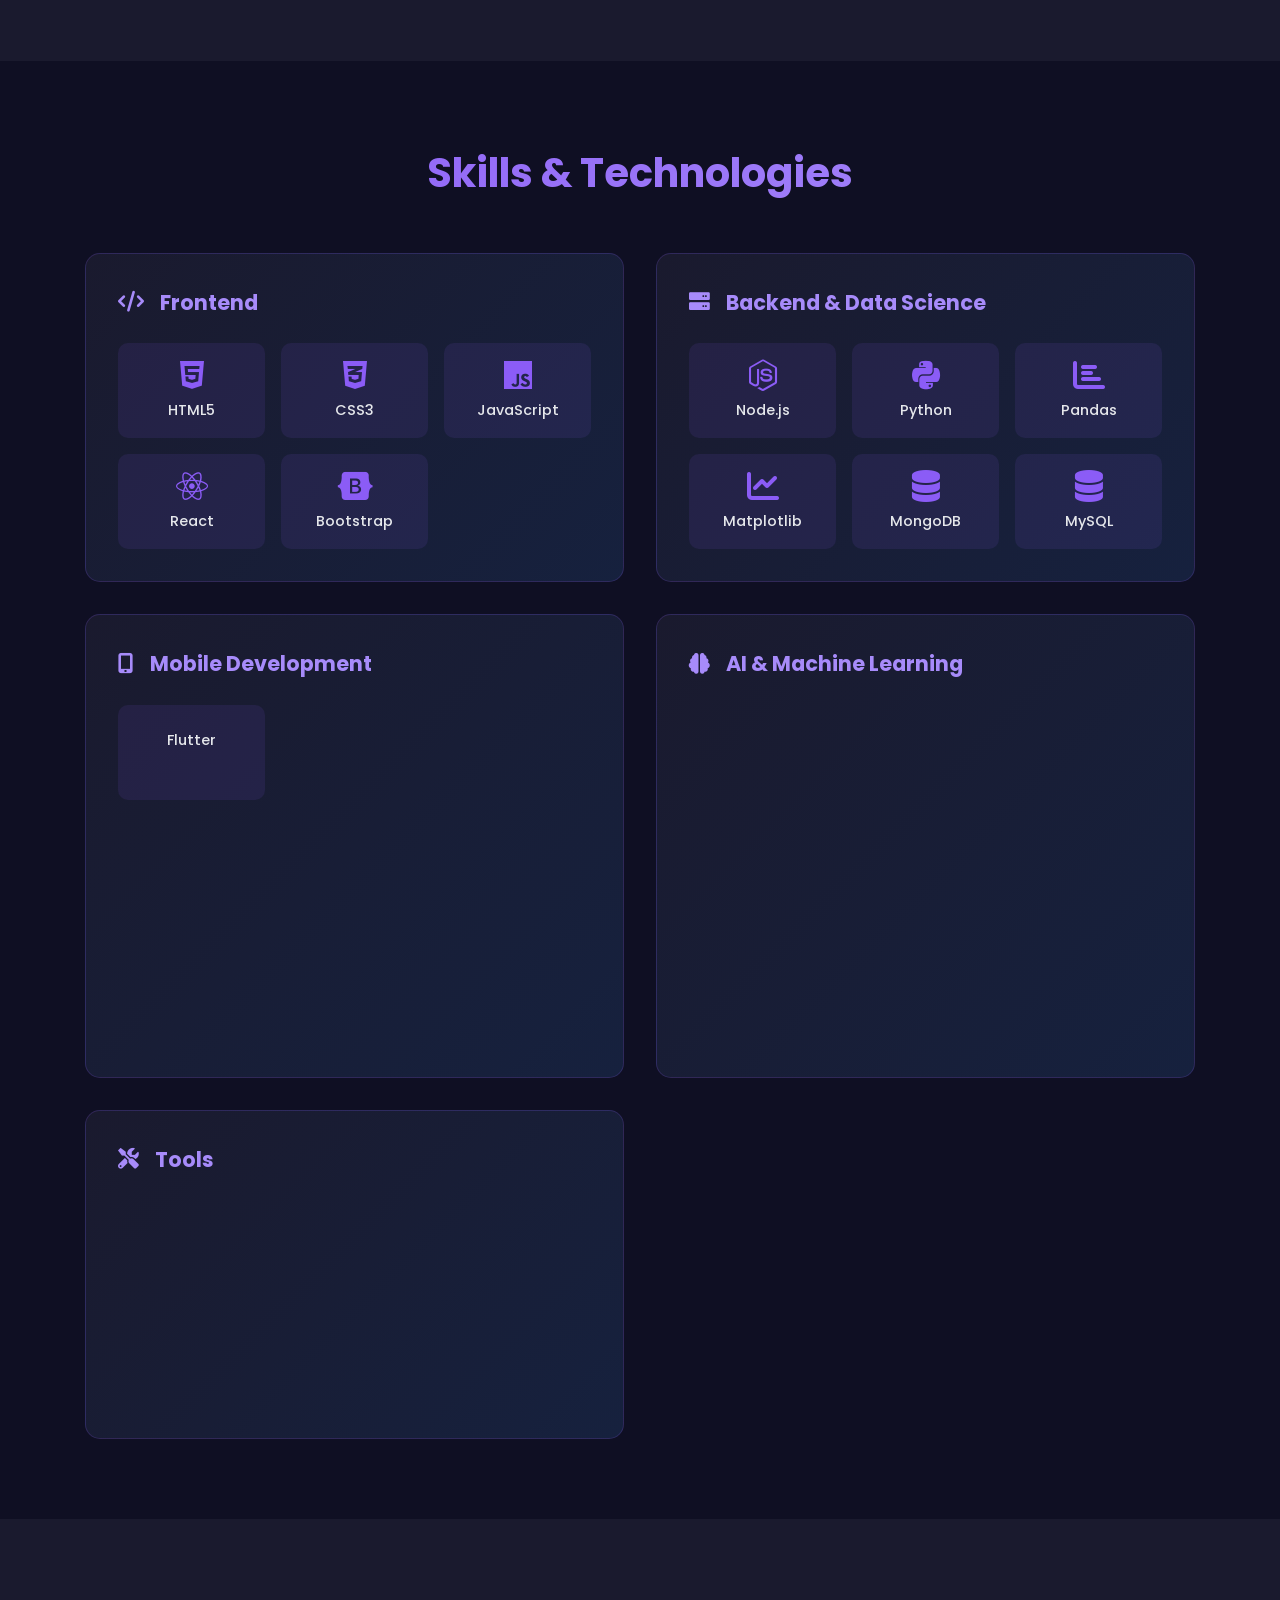
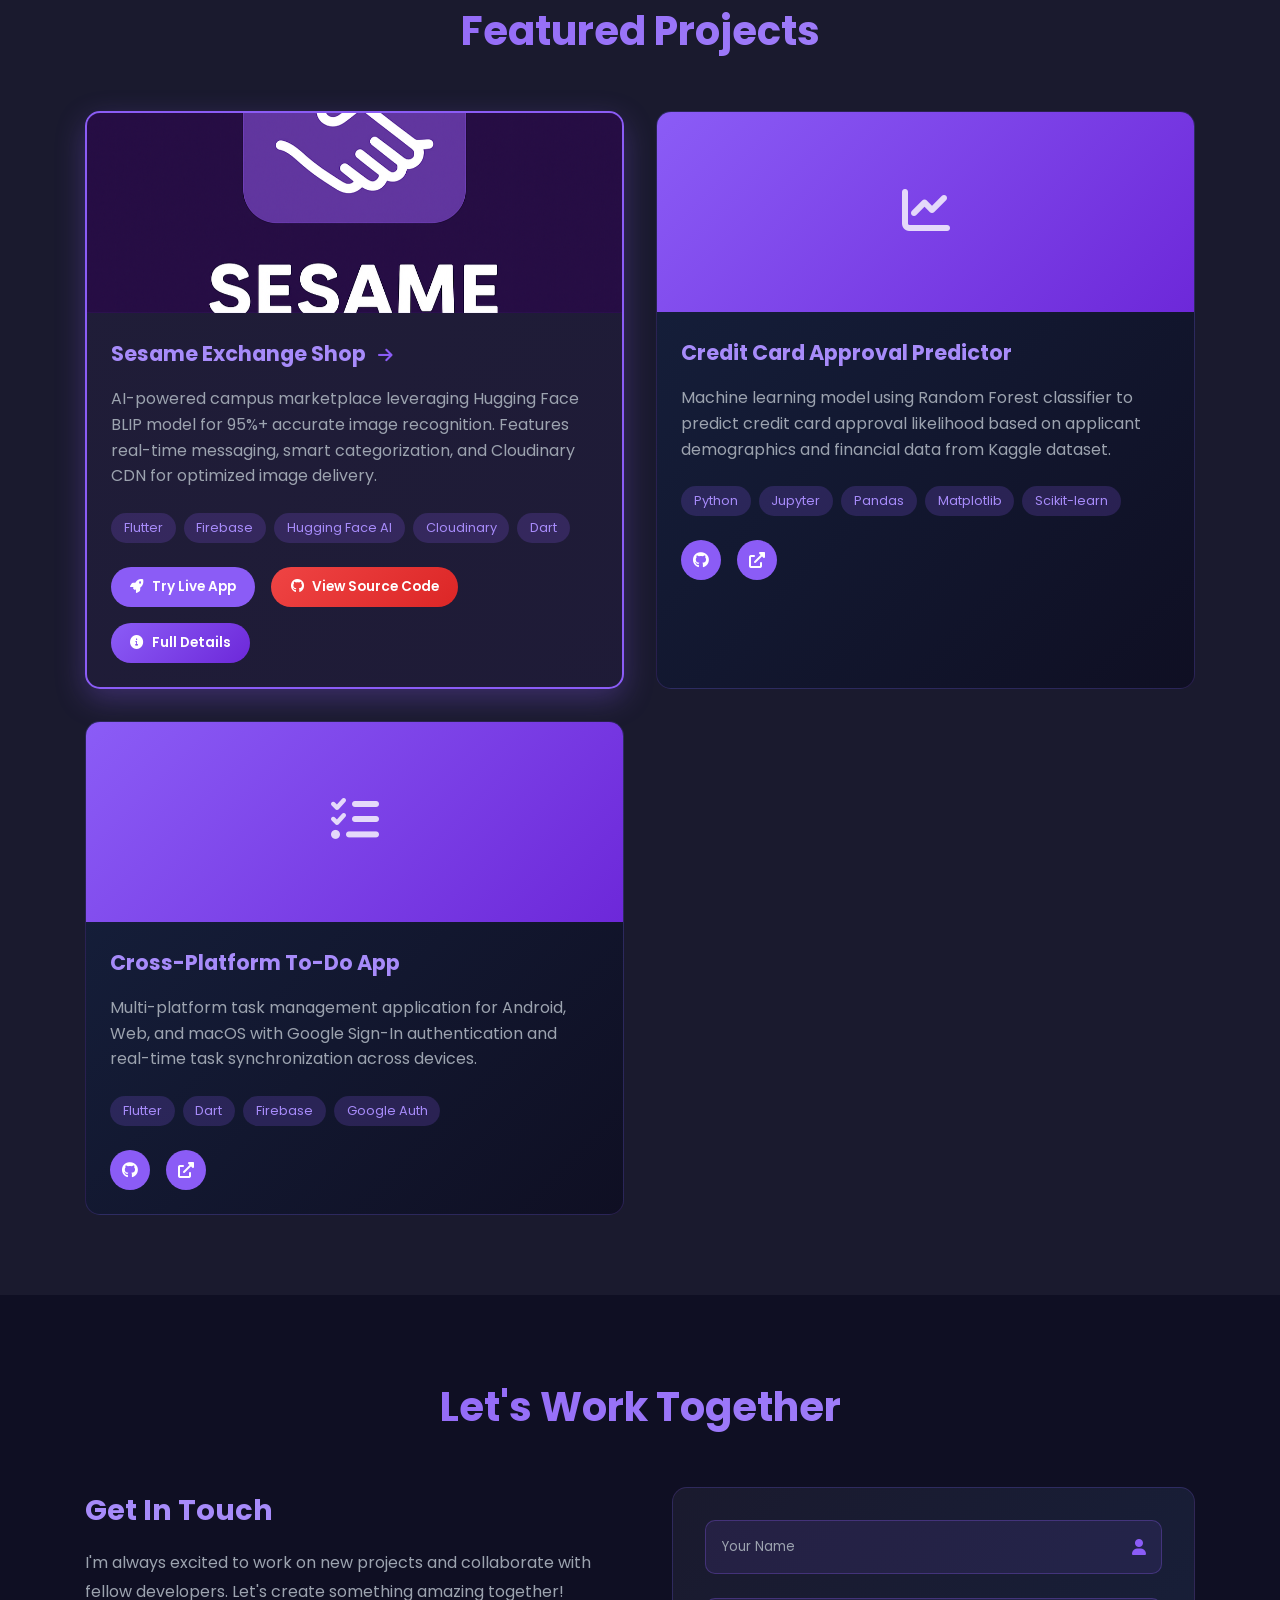
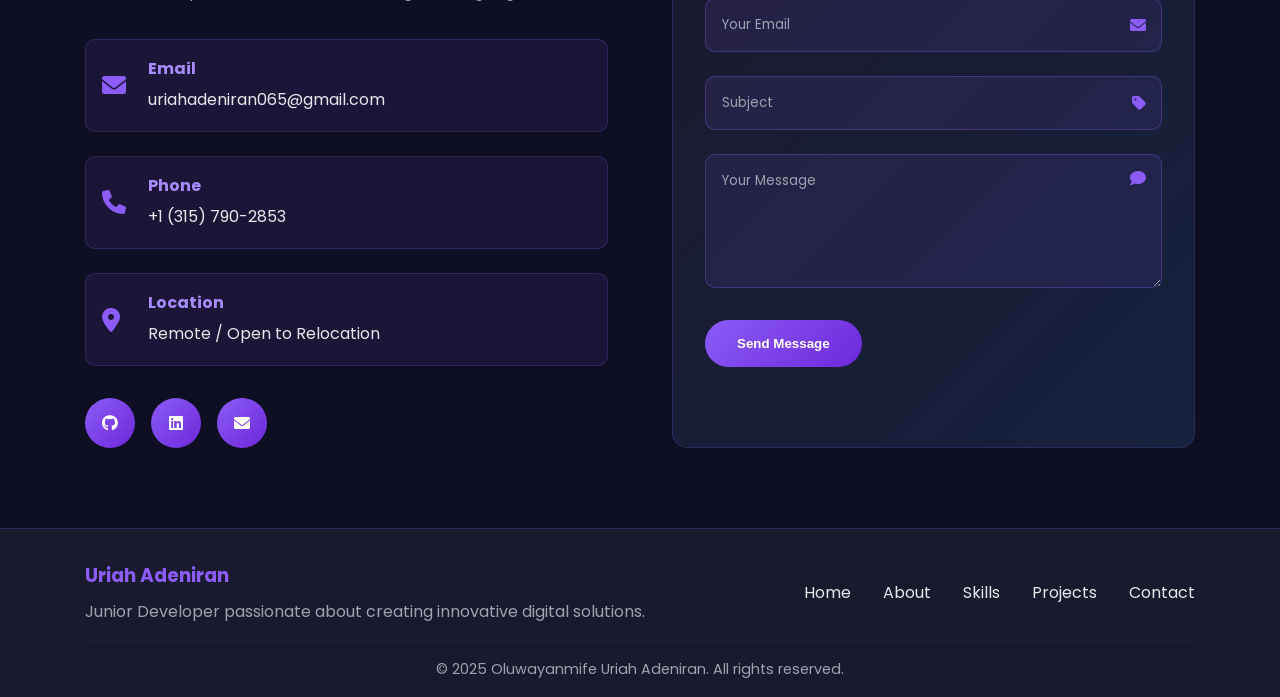
==== commit 8579eeba: "added web app link" ====
--- a/index.html
+++ b/index.html
@@ -307,7 +307,7 @@
                         <i class="fas fa-mouse-pointer"></i> Click to explore full details
                     </div>
                     <div class="project-image">
-                        <img src="assets/Homescreen.png" alt="Sesame Exchange Homescreen" style="width: 100% !important; height: 100% !important; object-fit: cover !important; opacity: 1 !important;">
+                        <img src="assets/sesame-exchange-logo.png" alt="Sesame Exchange Logo" style="width: 100% !important; height: 100% !important; object-fit: cover !important; opacity: 1 !important;">
                     </div>
                     <div class="project-content">
                         <h3>Sesame Exchange Shop <i class="fas fa-arrow-right" style="font-size: 0.8em; margin-left: 0.5rem; color: var(--primary-purple);"></i></h3>
@@ -320,8 +320,9 @@
                             <span>Dart</span>
                         </div>
                         <div class="project-links">
-                            <a href="#contact" class="project-link request-access" onclick="event.stopPropagation();" title="Request Repository Access"><i class="fas fa-lock"></i> Request Access</a>
-                            <a href="sesame-exchange.html" class="project-link view-details" onclick="event.stopPropagation();" title="View Full Project Details"><i class="fas fa-external-link-alt"></i> View Details</a>
+                            <a href="https://sesame-exchange-app.web.app" class="project-link" onclick="event.stopPropagation();" target="_blank" title="Try Live App"><i class="fas fa-rocket"></i> Try Live App</a>
+                            <a href="#contact" class="project-link request-access" onclick="event.stopPropagation();" title="View Source Code"><i class="fab fa-github"></i> View Source Code</a>
+                            <a href="sesame-exchange.html" class="project-link view-details" onclick="event.stopPropagation();" title="View Full Project Details"><i class="fas fa-info-circle"></i> Full Details</a>
                         </div>
                     </div>
                 </div>
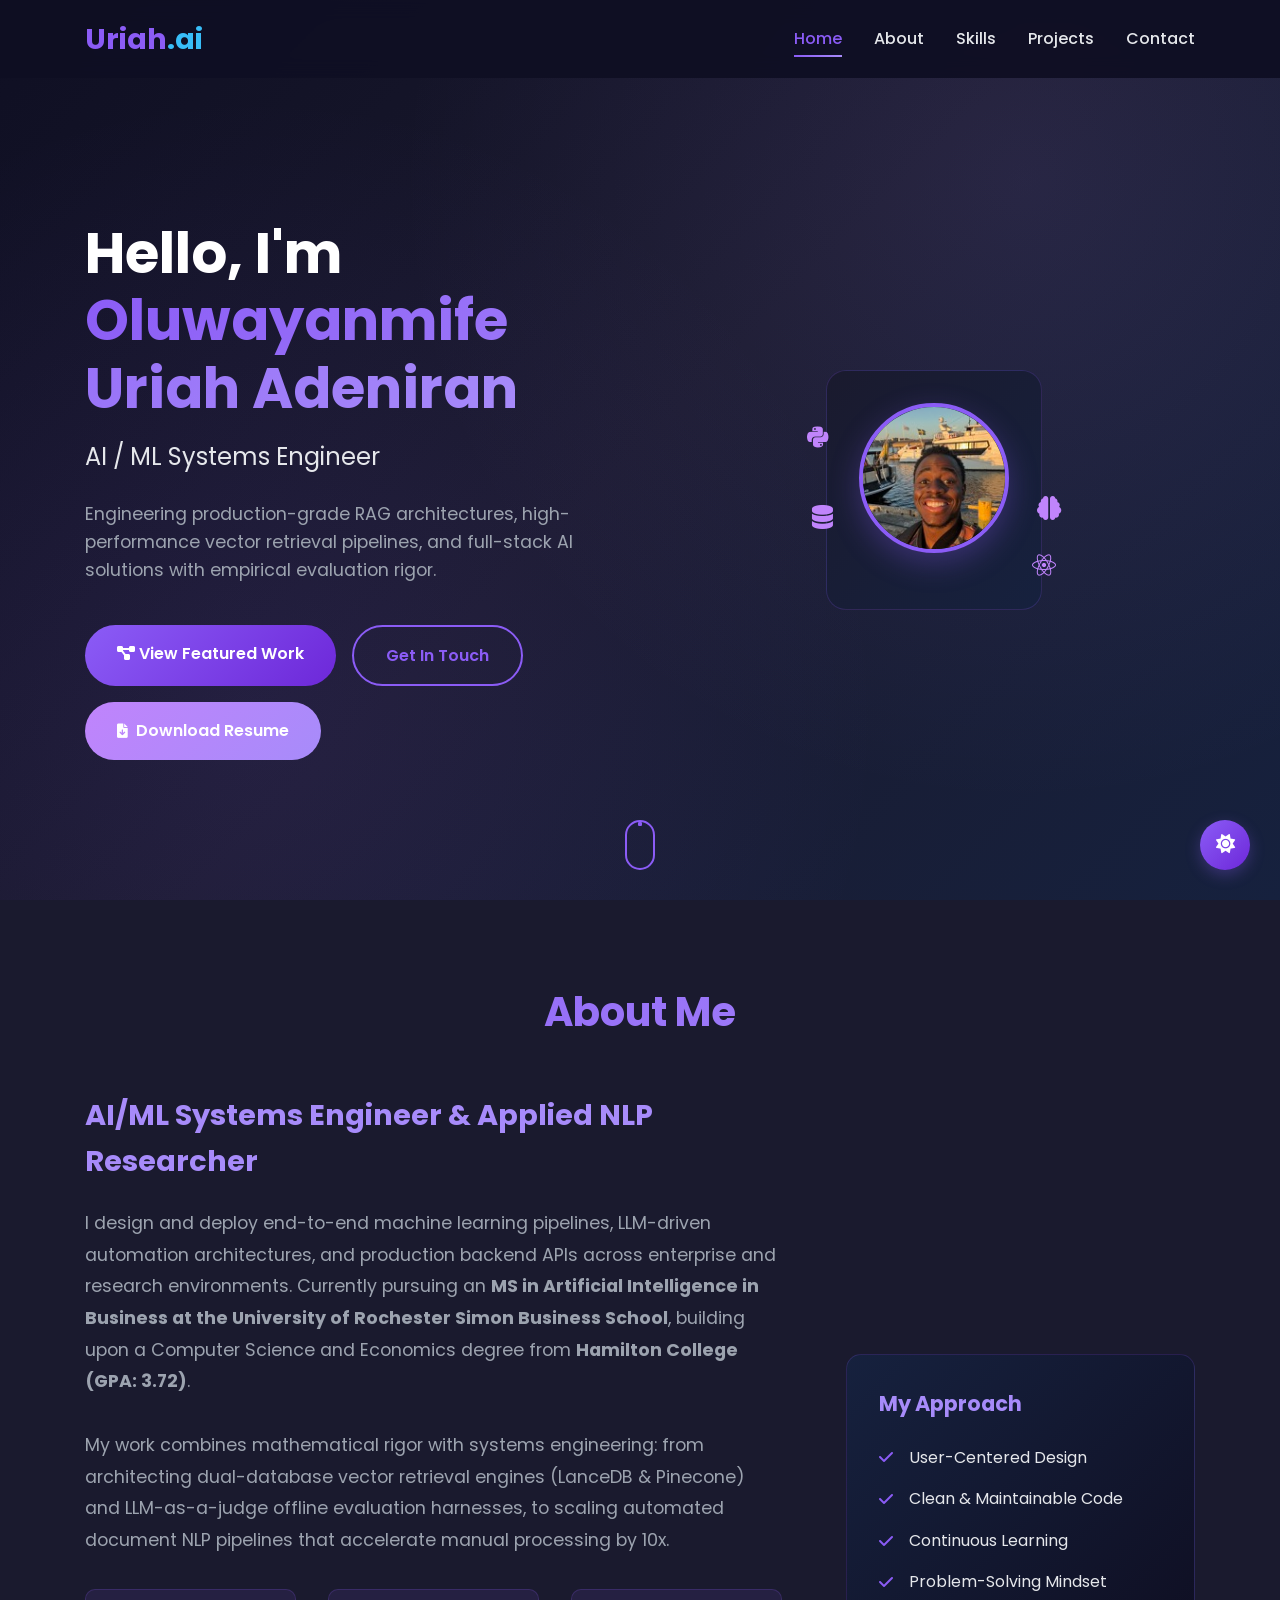
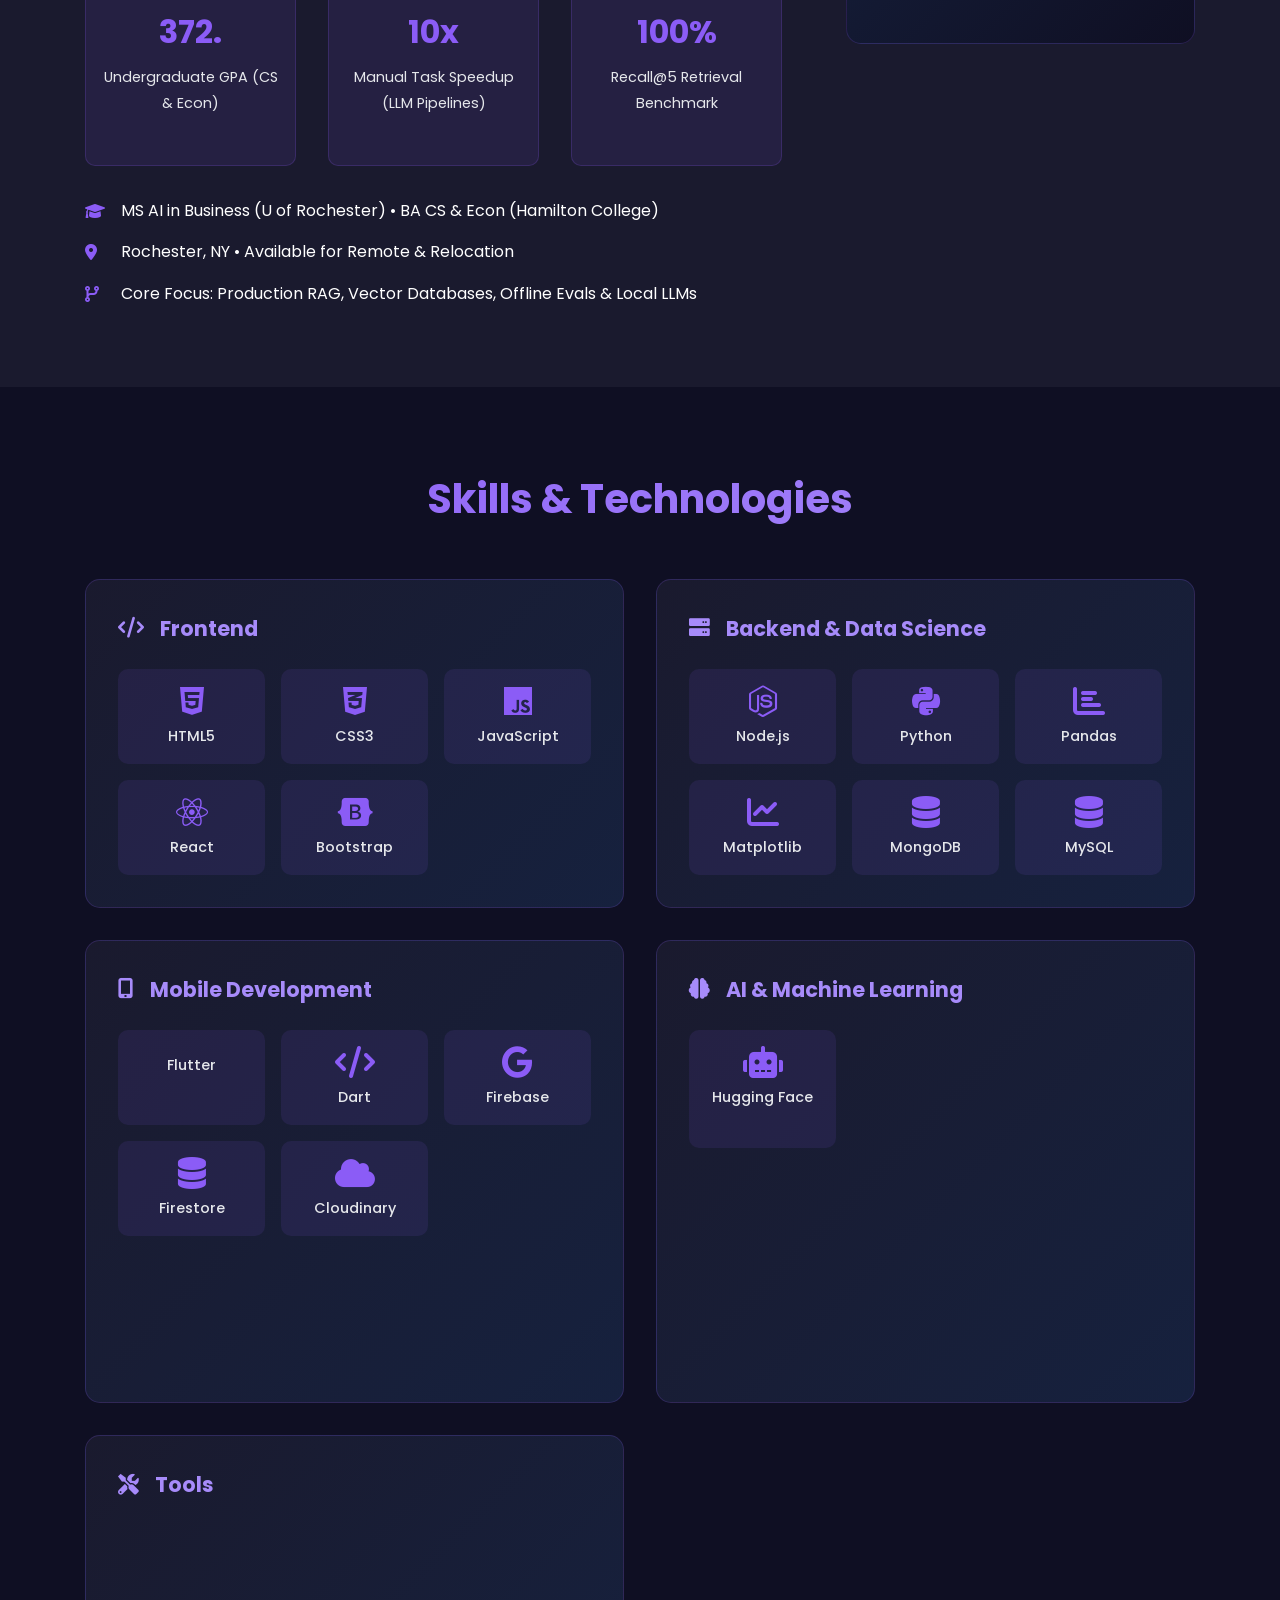
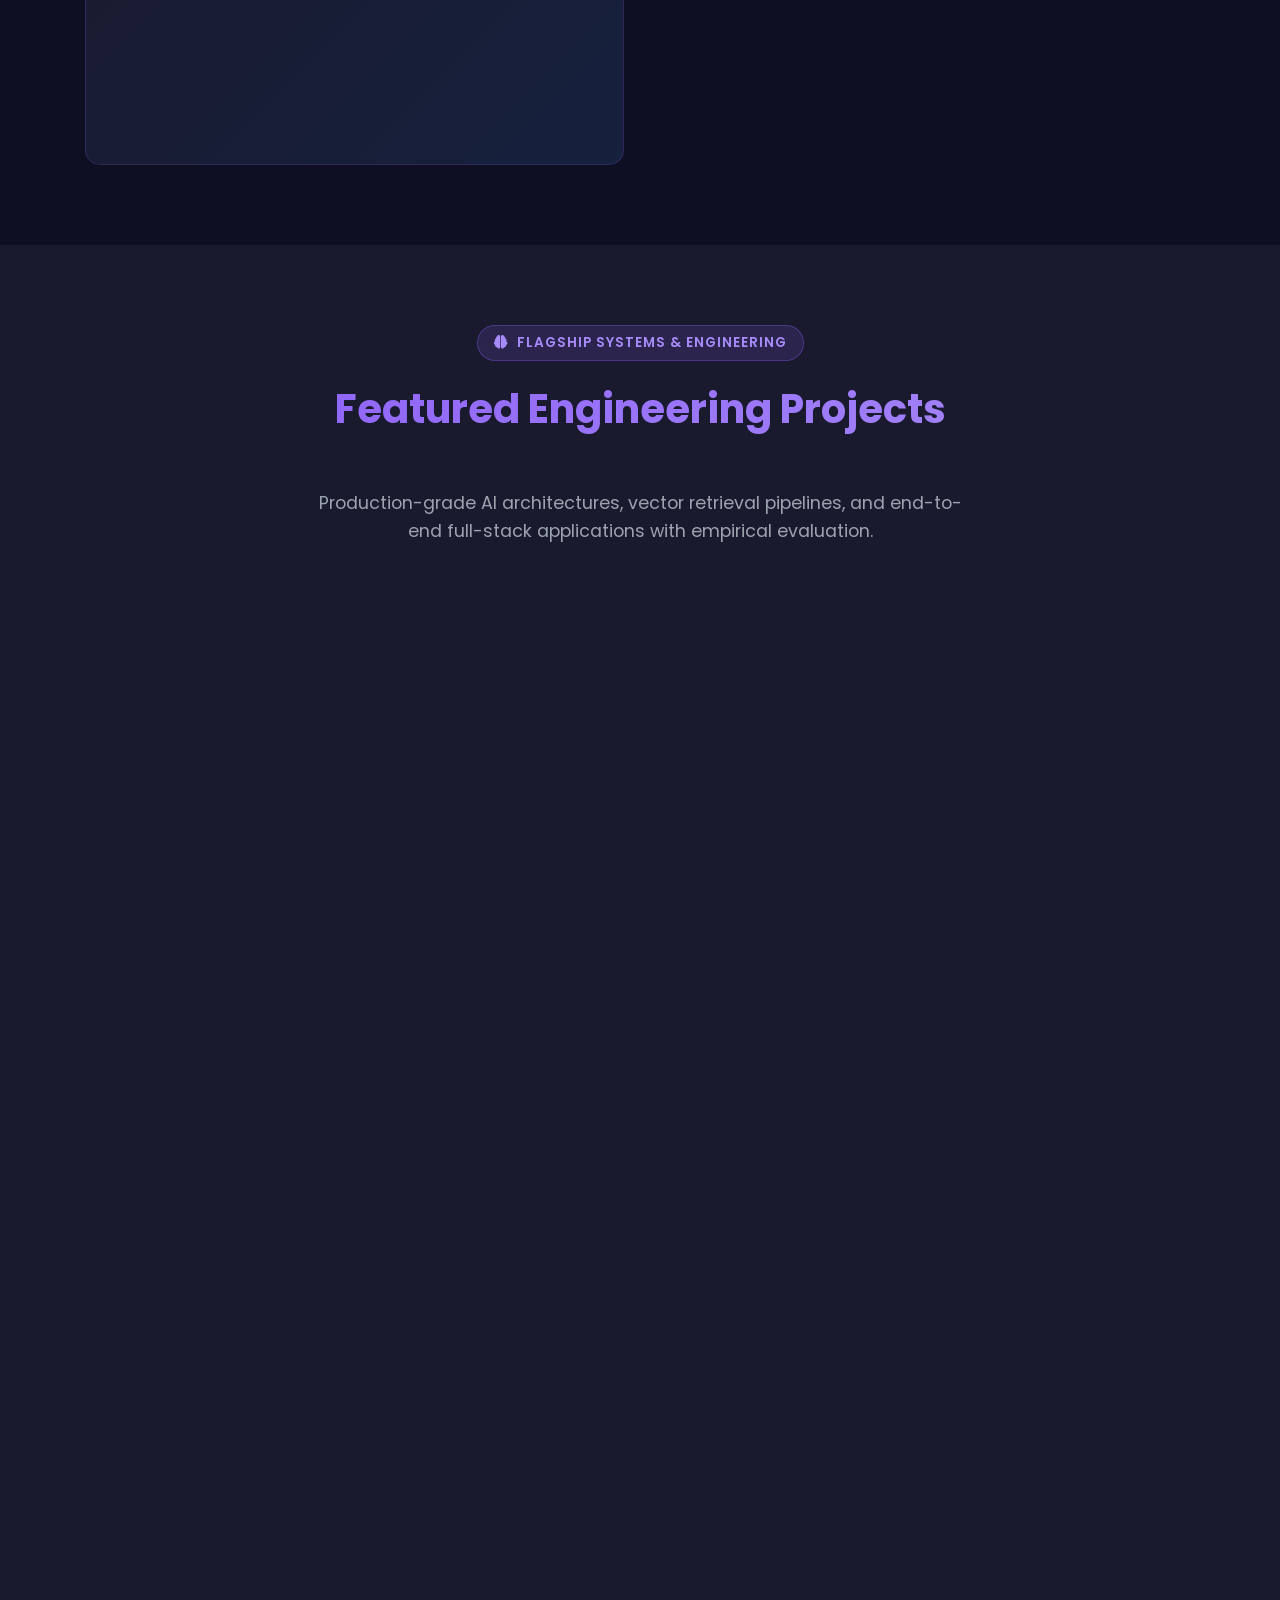
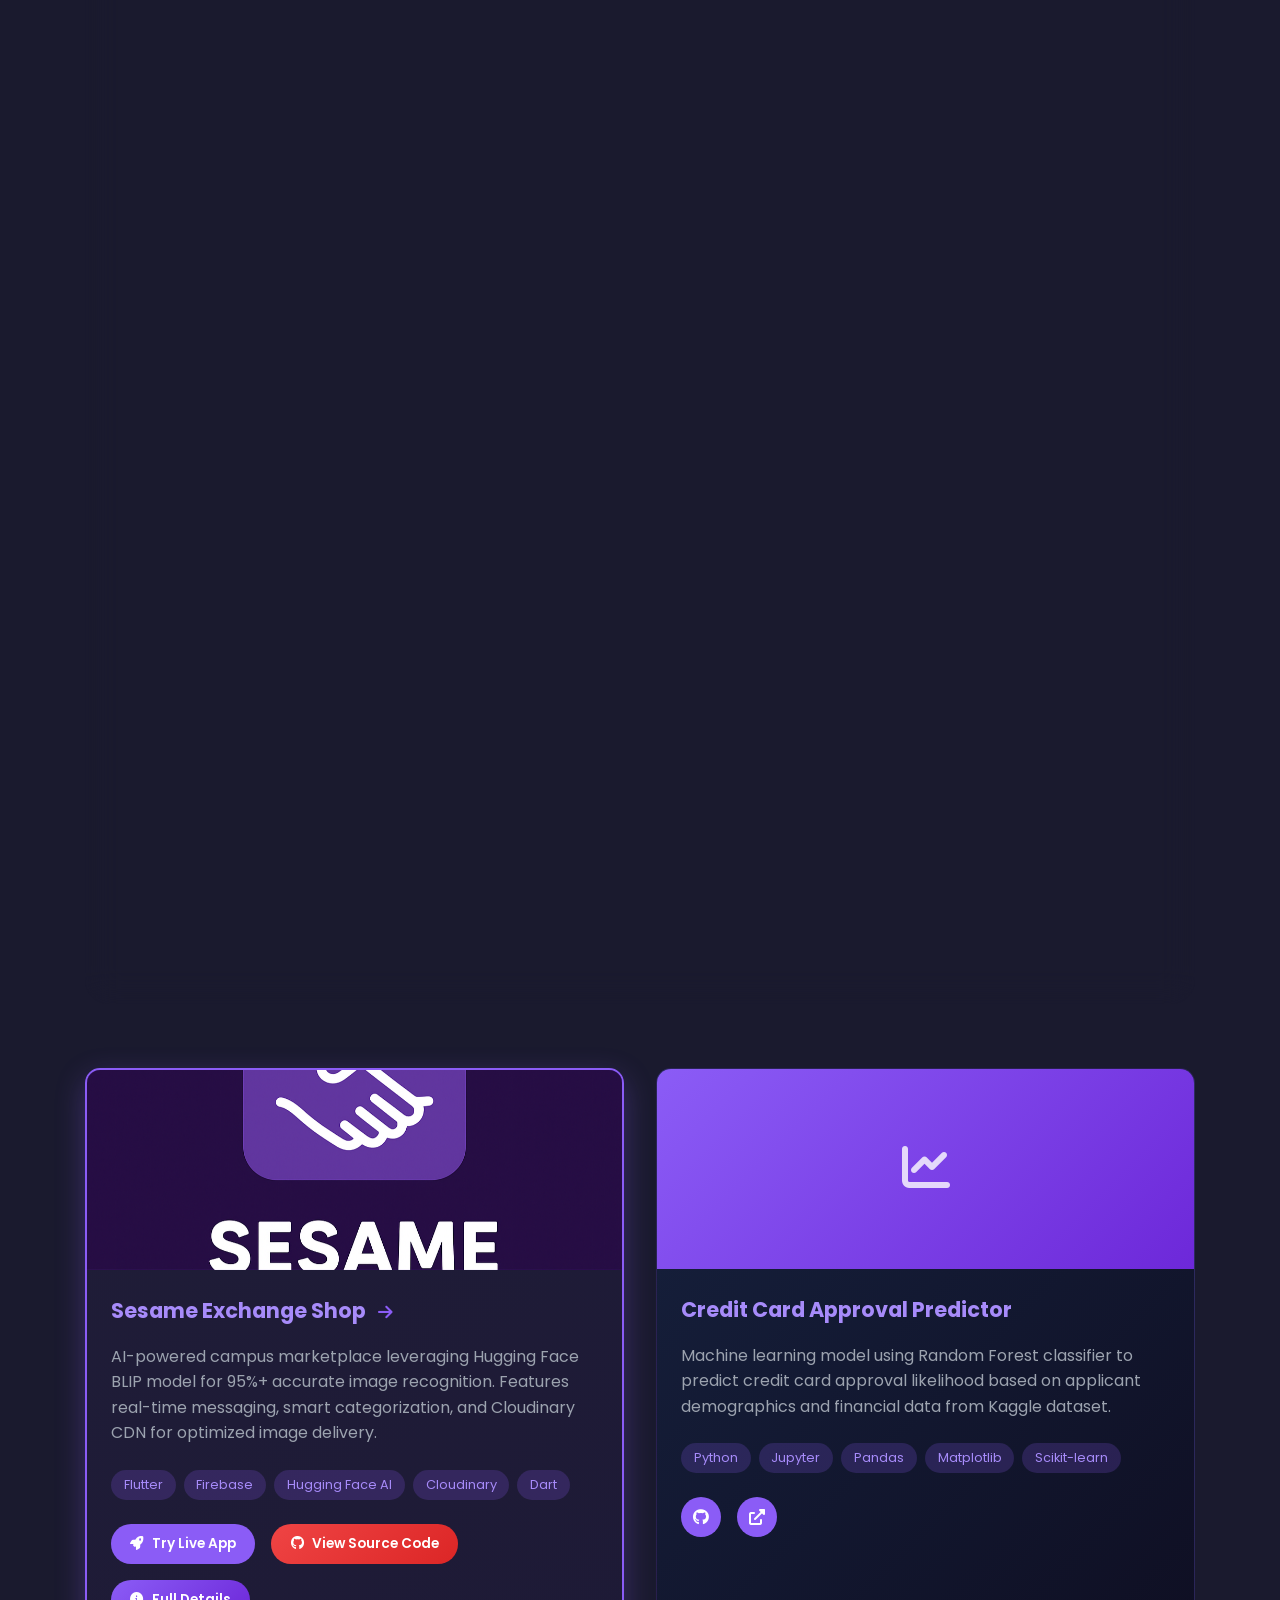
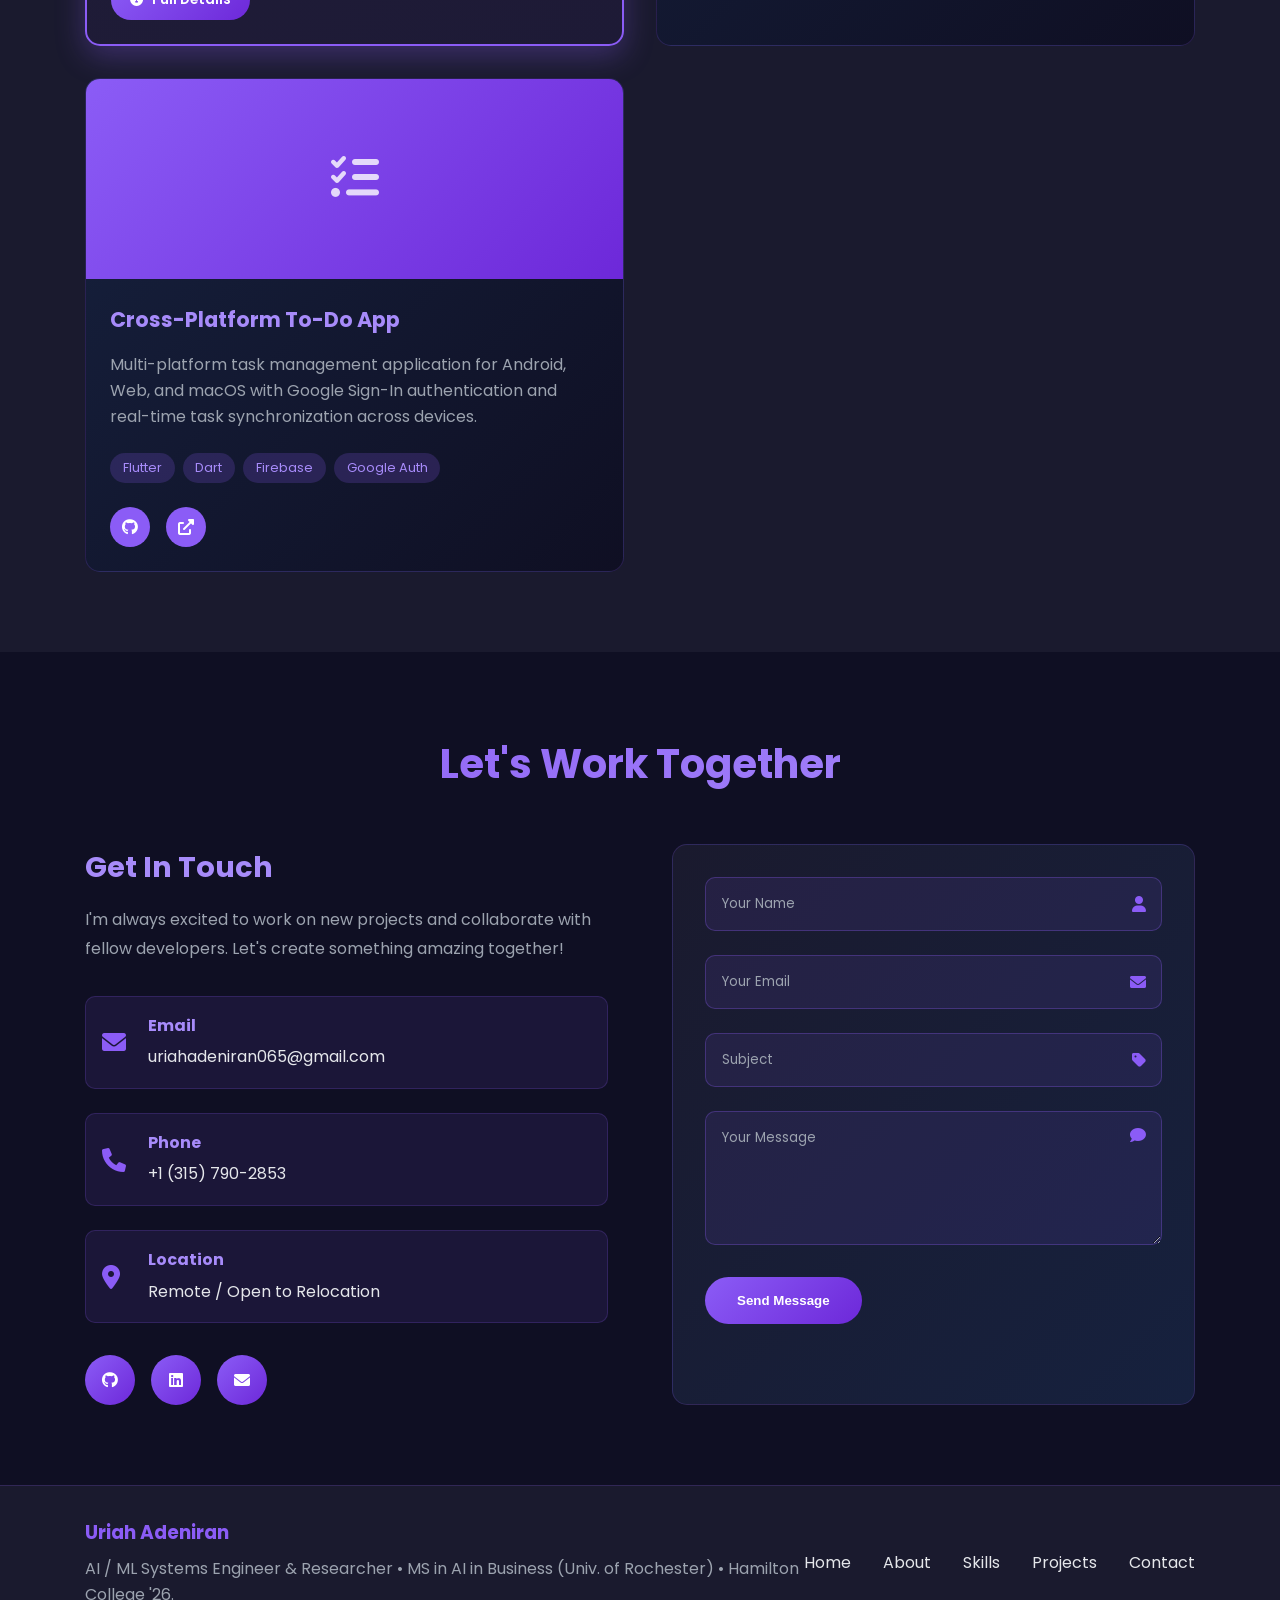
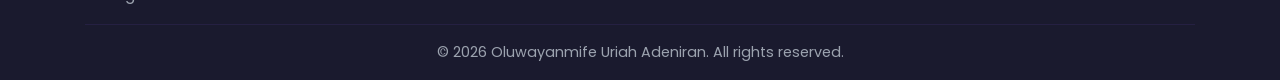
==== commit e06ef78f: "Add Personal Finance Literacy RAG Assistant showcase, update resume, and modernize portfolio" ====
--- a/index.html
+++ b/index.html
@@ -3,8 +3,9 @@
 <head>
     <meta charset="UTF-8">
     <meta name="viewport" content="width=device-width, initial-scale=1.0">
-    <title>Oluwayanmife Uriah Adeniran - Junior Developer</title>
-    <link rel="stylesheet" href="styles.css">
+    <title>Oluwayanmife Uriah Adeniran | AI/ML Systems Engineer & Researcher</title>
+    <link rel="stylesheet" href="styles.css?v=20260926">
+    <link href="https://fonts.googleapis.com/css2?family=Poppins:wght@300;400;500;600;700;800&family=JetBrains+Mono:wght@400;600&display=swap" rel="stylesheet">
     <link href="https://fonts.googleapis.com/css2?family=Poppins:wght@300;400;600;700&display=swap" rel="stylesheet">
     <link rel="stylesheet" href="https://cdnjs.cloudflare.com/ajax/libs/font-awesome/6.0.0/css/all.min.css">
 </head>
@@ -12,7 +13,7 @@
     <!-- Navigation -->
     <nav class="navbar">
         <div class="nav-container">
-            <a href="#home" class="nav-logo">Uriah</a>
+            <a href="#home" class="nav-logo">Uriah<span style="color: #38BDF8;">.ai</span></a>
             <div class="nav-menu">
                 <a href="#home" class="nav-link">Home</a>
                 <a href="#about" class="nav-link">About</a>
@@ -33,13 +34,13 @@
         <div class="hero-content">
             <div class="hero-text">
                 <h1>Hello, I'm <span class="highlight">Oluwayanmife Uriah Adeniran</span></h1>
-                <h2 id="typing-text">Junior Developer & Creative Problem Solver</h2>
-                <p>Passionate about creating innovative digital solutions with clean code and modern technologies</p>
+                <h2 id="typing-text">AI / ML Systems Engineer</h2>
+                <p>Engineering production-grade RAG architectures, high-performance vector retrieval pipelines, and full-stack AI solutions with empirical evaluation rigor.</p>
                 <div class="hero-buttons">
-                    <a href="#projects" class="btn btn-primary">View My Work</a>
+                    <a href="#projects" class="btn btn-primary"><i class="fas fa-project-diagram"></i> View Featured Work</a>
                     <a href="#contact" class="btn btn-secondary">Get In Touch</a>
-                    <a href="resume.pdf" class="btn btn-resume" download="Uriah_Adeniran_Resume.pdf">
-                        <i class="fas fa-download"></i> Download Resume
+                    <a href="resume.pdf?v=2026-latest" class="btn btn-resume" download="Oluwayanmife_Uriah_Adeniran_Resume.pdf" title="Download latest Resume PDF">
+                        <i class="fas fa-file-download"></i> Download Resume
                     </a>
                 </div>
             </div>
@@ -49,10 +50,10 @@
                         <img src="profile_small.jpeg" alt="Oluwayanmife Uriah Adeniran" class="profile-picture">
                     </div>
                     <div class="floating-elements">
-                        <div class="floating-icon"><i class="fab fa-html5"></i></div>
-                        <div class="floating-icon"><i class="fab fa-css3-alt"></i></div>
-                        <div class="floating-icon"><i class="fab fa-js"></i></div>
-                        <div class="floating-icon"><i class="fab fa-react"></i></div>
+                        <div class="floating-icon" title="Python"><i class="fab fa-python"></i></div>
+                        <div class="floating-icon" title="Deep Learning & LLMs"><i class="fas fa-brain"></i></div>
+                        <div class="floating-icon" title="Vector Databases"><i class="fas fa-database"></i></div>
+                        <div class="floating-icon" title="Full-Stack Engineering"><i class="fab fa-react"></i></div>
                     </div>
                 </div>
             </div>
@@ -72,36 +73,37 @@
             <h2 class="section-title">About Me</h2>
             <div class="about-content">
                 <div class="about-text">
-                    <h3>Junior Developer with a Passion for Innovation</h3>
-                    <p>I'm a dedicated junior developer who loves turning ideas into reality through code. With a strong foundation in modern web technologies and a keen eye for design, I create engaging digital experiences that make a difference.</p>
+                    <h3>AI/ML Systems Engineer & Applied NLP Researcher</h3>
+                    <p>I design and deploy end-to-end machine learning pipelines, LLM-driven automation architectures, and production backend APIs across enterprise and research environments. Currently pursuing an <strong>MS in Artificial Intelligence in Business at the University of Rochester Simon Business School</strong>, building upon a Computer Science and Economics degree from <strong>Hamilton College (GPA: 3.72)</strong>.</p>
+                    <p>My work combines mathematical rigor with systems engineering: from architecting dual-database vector retrieval engines (LanceDB & Pinecone) and LLM-as-a-judge offline evaluation harnesses, to scaling automated document NLP pipelines that accelerate manual processing by 10x.</p>
                     
                     <div class="stats-grid">
                         <div class="stat-item">
-                            <h4>10+</h4>
-                            <p>Projects Completed</p>
+                            <h4>3.72</h4>
+                            <p>Undergraduate GPA (CS & Econ)</p>
                         </div>
                         <div class="stat-item">
-                            <h4>2+</h4>
-                            <p>Years Experience</p>
+                            <h4>10x</h4>
+                            <p>Manual Task Speedup (LLM Pipelines)</p>
                         </div>
                         <div class="stat-item">
-                            <h4>5+</h4>
-                            <p>Technologies Mastered</p>
+                            <h4>100%</h4>
+                            <p>Recall@5 Retrieval Benchmark</p>
                         </div>
                     </div>
 
                     <div class="personal-info">
                         <div class="info-item">
                             <i class="fas fa-graduation-cap"></i>
-                            <span>Computer Science & Technology</span>
+                            <span>MS AI in Business (U of Rochester) • BA CS & Econ (Hamilton College)</span>
                         </div>
                         <div class="info-item">
                             <i class="fas fa-map-marker-alt"></i>
-                            <span>Available for Remote Work</span>
+                            <span>Rochester, NY • Available for Remote & Relocation</span>
                         </div>
                         <div class="info-item">
-                            <i class="fas fa-code"></i>
-                            <span>Full-Stack Development Focus</span>
+                            <i class="fas fa-code-branch"></i>
+                            <span>Core Focus: Production RAG, Vector Databases, Offline Evals & Local LLMs</span>
                         </div>
                     </div>
                 </div>
@@ -297,7 +299,230 @@
             }
         </style>
         <div class="container">
-            <h2 class="section-title">Featured Projects</h2>
+            <div class="section-header-wrap">
+                <span class="section-tag"><i class="fas fa-brain"></i> Flagship Systems & Engineering</span>
+                <h2 class="section-title">Featured Engineering Projects</h2>
+                <p class="section-subtitle">Production-grade AI architectures, vector retrieval pipelines, and end-to-end full-stack applications with empirical evaluation.</p>
+            </div>
+
+            <!-- FLAGSHIP FEATURED PROJECT: Personal Finance Literacy RAG Assistant -->
+            <div class="rag-showcase-card" id="featured-rag">
+                <!-- Top Meta Bar -->
+                <div class="rag-meta-bar">
+                    <div class="rag-tags-left">
+                        <span class="flagship-pill"><i class="fas fa-crown"></i> Flagship Architecture</span>
+                        <span class="tech-pill-ghost"><i class="fas fa-shield-alt"></i> Privacy-First Local Inference</span>
+                        <span class="tech-pill-ghost"><i class="fas fa-microchip"></i> Dual Vector Store (LanceDB + Pinecone)</span>
+                    </div>
+                    <a href="https://github.com/oluwayanmife065/Financial_Advisor" target="_blank" rel="noopener noreferrer" class="repo-badge-link" title="Open GitHub Repository">
+                        <i class="fab fa-github"></i> oluwayanmife065/Financial_Advisor <i class="fas fa-external-link-alt" style="font-size: 0.75rem;"></i>
+                    </a>
+                </div>
+
+                <!-- Title & Executive Summary -->
+                <div class="rag-header-section">
+                    <h3 class="rag-header-title">
+                        <span class="gradient-text">Personal Finance Literacy RAG Assistant</span>
+                        <span class="rag-role-tag">AI / ML Systems Architect</span>
+                    </h3>
+                    <div class="rag-subtitle">Production-Grade RAG & Offline Evaluation Architecture for Regulatory Financial Intelligence</div>
+                    <p class="rag-summary-text">
+                        An end-to-end, production-grade, privacy-first Retrieval-Augmented Generation (RAG) assistant designed to synthesize complex regulatory and investor education publications (SEC, CFPB, Federal Reserve) without hallucinations. Demonstrates full ML lifecycle engineering: automated PDF parsing with PyMuPDF, sentence-aware semantic chunking with SHA-256 deduplication, dual vector store benchmarking (LanceDB vs. Pinecone Serverless), local LLM inference with streaming tokens, an empirical golden evaluation harness (100% Recall@5, 0.98 MRR), and structured JSON Lines query telemetry.
+                    </p>
+                </div>
+
+                <!-- Key Metrics Grid -->
+                <div class="rag-metrics-grid">
+                    <div class="rag-metric-card">
+                        <div class="rag-metric-top">
+                            <span class="rag-metric-value emerald">1.0000</span>
+                            <span class="rag-metric-status status-passed"><i class="fas fa-check"></i> Passed</span>
+                        </div>
+                        <div class="rag-metric-label">Recall@5 (100%)</div>
+                        <div class="rag-metric-subtext">Target: &ge; 0.80 (+20% over target). 100% ground-truth retrieval coverage across golden regulatory dataset.</div>
+                    </div>
+
+                    <div class="rag-metric-card">
+                        <div class="rag-metric-top">
+                            <span class="rag-metric-value cyan">0.9800</span>
+                            <span class="rag-metric-status status-passed"><i class="fas fa-check"></i> Passed</span>
+                        </div>
+                        <div class="rag-metric-label">Mean Reciprocal Rank (MRR)</div>
+                        <div class="rag-metric-subtext">Target: &ge; 0.75. Top relevant regulatory source chunk ranked position #1 in ~98% of queries.</div>
+                    </div>
+
+                    <div class="rag-metric-card">
+                        <div class="rag-metric-top">
+                            <span class="rag-metric-value purple">&lt; 315ms</span>
+                            <span class="rag-metric-status status-benchmark">p50 Latency</span>
+                        </div>
+                        <div class="rag-metric-label">LanceDB Search Speed</div>
+                        <div class="rag-metric-subtext">Embedded zero-infrastructure vector search delivering lightning-fast local similarity lookups.</div>
+                    </div>
+
+                    <div class="rag-metric-card">
+                        <div class="rag-metric-top">
+                            <span class="rag-metric-value emerald">111</span>
+                            <span class="rag-metric-status status-passed">CI Verified</span>
+                        </div>
+                        <div class="rag-metric-label">Automated Unit Tests</div>
+                        <div class="rag-metric-subtext">100% mocked in pytest with zero third-party API dependencies during CI pipeline executions.</div>
+                    </div>
+                </div>
+
+                <!-- Tech Stack Badges -->
+                <div class="rag-tech-stack-wrap">
+                    <div class="rag-tech-title"><i class="fas fa-layer-group"></i> Architecture Stack & Frameworks</div>
+                    <div class="rag-badges-cluster">
+                        <span class="rag-badge"><i class="fab fa-python"></i> Python 3.11</span>
+                        <span class="rag-badge"><i class="fas fa-brain"></i> RAG Architecture</span>
+                        <span class="rag-badge"><i class="fas fa-database"></i> LanceDB (Embedded)</span>
+                        <span class="rag-badge"><i class="fas fa-cloud"></i> Pinecone Serverless</span>
+                        <span class="rag-badge"><i class="fas fa-terminal"></i> Ollama (Qwen 2.5 / Llama 3.2)</span>
+                        <span class="rag-badge"><i class="fas fa-vector-square"></i> SentenceTransformers (BGE-Small)</span>
+                        <span class="rag-badge"><i class="fas fa-fire"></i> PyTorch</span>
+                        <span class="rag-badge"><i class="fas fa-file-pdf"></i> PyMuPDF (fitz)</span>
+                        <span class="rag-badge"><i class="fas fa-desktop"></i> Streamlit UI</span>
+                        <span class="rag-badge"><i class="fas fa-balance-scale"></i> GPT-4o-mini (Eval Judge)</span>
+                        <span class="rag-badge"><i class="fas fa-vial"></i> pytest (111 tests)</span>
+                        <span class="rag-badge"><i class="fas fa-stream"></i> JSONL Telemetry</span>
+                    </div>
+                </div>
+
+                <!-- Architecture Pipeline Flow -->
+                <div class="rag-pipeline-section">
+                    <div class="rag-pipeline-header">
+                        <span class="rag-pipeline-title"><i class="fas fa-project-diagram" style="color: #38BDF8;"></i> End-to-End System Pipeline Flow</span>
+                        <span class="rag-pipeline-hint">Decoupled Abstract Architecture (`BaseRetriever` ABC)</span>
+                    </div>
+                    <div class="rag-pipeline-grid">
+                        <div class="pipeline-node">
+                            <span class="node-step-badge">Stage 01</span>
+                            <div class="node-title">Document Ingestion</div>
+                            <div class="node-desc">PyMuPDF (fitz) extracts SEC, Fed & CFPB PDFs; 512-token semantic chunking (64 overlap) with SHA-256 hash deduplication.</div>
+                            <span class="node-spec-tag">Idempotent Ingest</span>
+                        </div>
+
+                        <div class="pipeline-node">
+                            <span class="node-step-badge">Stage 02</span>
+                            <div class="node-title">Dense Embeddings</div>
+                            <div class="node-desc">BAAI/bge-small-en-v1.5 produces 384-dimensional dense semantic vector representations for granular financial retrieval.</div>
+                            <span class="node-spec-tag">384-Dim Vectors</span>
+                        </div>
+
+                        <div class="pipeline-node">
+                            <span class="node-step-badge">Stage 03</span>
+                            <div class="node-title">Dual Vector Store</div>
+                            <div class="node-desc">Abstract BaseRetriever routing to embedded LanceDB (&lt;315ms) or Pinecone Serverless with a side-by-side `--compare` CLI.</div>
+                            <span class="node-spec-tag">Local vs Cloud DB</span>
+                        </div>
+
+                        <div class="pipeline-node">
+                            <span class="node-step-badge">Stage 04</span>
+                            <div class="node-title">Grounded Inference</div>
+                            <div class="node-desc">Local, privacy-preserving Ollama (qwen2.5:7b) with strict anti-hallucination prompts and real-time streaming tokens.</div>
+                            <span class="node-spec-tag">Strict Anti-Hallucination</span>
+                        </div>
+
+                        <div class="pipeline-node">
+                            <span class="node-step-badge">Stage 05</span>
+                            <div class="node-title">Evaluation & Logs</div>
+                            <div class="node-desc">25-Q golden test harness scoring Precision@3 (0.84), Recall@5 (1.0), MRR (0.98) plus GPT-4o-mini LLM-as-a-Judge and JSONL traces.</div>
+                            <span class="node-spec-tag">100% Recall@5 &bull; 0.98 MRR</span>
+                        </div>
+                    </div>
+                </div>
+
+                <!-- Interactive Demo / Query Console Playground -->
+                <div class="rag-demo-section">
+                    <div class="rag-demo-console">
+                        <div class="console-topbar">
+                            <div class="console-dots">
+                                <span></span><span></span><span></span>
+                            </div>
+                            <div class="console-title">rag-engine-telemetry-console &bull; financial_advisor.py</div>
+                            <div class="console-status-live">
+                                <i class="fas fa-circle live-pulse"></i> Live In-Browser Simulator
+                            </div>
+                        </div>
+
+                        <div class="console-body">
+                            <div class="console-query-picker">
+                                <div class="picker-label"><i class="fas fa-terminal"></i> Select Regulatory Test Query:</div>
+                                <div class="sample-queries-row">
+                                    <button type="button" class="query-chip-btn active" data-query="cfpb">
+                                        <i class="fas fa-search"></i> CFPB Dispute Timeline
+                                    </button>
+                                    <button type="button" class="query-chip-btn" data-query="sec">
+                                        <i class="fas fa-search"></i> SEC Regulation FD Disclosures
+                                    </button>
+                                    <button type="button" class="query-chip-btn" data-query="fed">
+                                        <i class="fas fa-search"></i> Fed Liquidity Coverage Ratio (LCR)
+                                    </button>
+                                </div>
+                            </div>
+
+                            <div class="console-telemetry-strip">
+                                <div class="telemetry-item">
+                                    <span class="t-label">Retriever:</span>
+                                    <span class="t-val" id="ragRetrieverVal">LanceDB (Embedded Local)</span>
+                                </div>
+                                <div class="telemetry-item">
+                                    <span class="t-label">Latency:</span>
+                                    <span class="t-val" id="ragLatencyVal">248ms</span>
+                                </div>
+                                <div class="telemetry-item">
+                                    <span class="t-label">Retrieval Rank:</span>
+                                    <span class="t-val">#1 (Ground Truth Match)</span>
+                                </div>
+                                <div class="telemetry-item">
+                                    <span class="t-label">Inference:</span>
+                                    <span class="t-val">qwen2.5:7b (Local Ollama)</span>
+                                </div>
+                            </div>
+
+                            <div class="console-results-split">
+                                <div class="context-chunk-card">
+                                    <div class="chunk-card-header">
+                                        <span class="chunk-source-tag" id="ragSourceVal"><i class="fas fa-bookmark"></i> CFPB 12 CFR Part 1022 &sect;1022.43 (FCRA Subpart E)</span>
+                                        <span class="chunk-score-pill" id="ragScoreVal">Cosine: 0.934</span>
+                                    </div>
+                                    <div class="chunk-body-text" id="ragChunkVal">
+                                        "Under 12 CFR &sect; 1022.43(e), consumer reporting agencies and furnishers must investigate disputed information within 30 calendar days of receiving consumer notice. The entity must provide written notice of results within 5 business days post-completion."
+                                    </div>
+                                </div>
+
+                                <div class="llm-response-card">
+                                    <div class="llm-card-header">
+                                        <span class="llm-model-tag"><i class="fas fa-robot"></i> Grounded AI Response</span>
+                                        <span class="llm-faithfulness-tag"><i class="fas fa-shield-check"></i> Faithfulness: 1.0 (Zero Hallucination)</span>
+                                    </div>
+                                    <div class="llm-response-text" id="ragResponseVal">
+                                        According to CFPB regulatory mandates <span class="citation-pill">CFPB 12 CFR &sect;1022.43</span>, credit furnishers must conduct an exhaustive investigation within <strong>30 calendar days</strong> of receiving a consumer dispute notice. Official results must be dispatched within <strong>5 business days</strong> of conclusion. If supplementary consumer evidence is provided during the investigation, an allowable 15-day extension applies pursuant to FCRA &sect; 611(a)(1)(B).
+                                    </div>
+                                </div>
+                            </div>
+                        </div>
+                    </div>
+                </div>
+
+                <!-- Call to Action Row -->
+                <div class="rag-cta-row">
+                    <div class="rag-buttons-group">
+                        <a href="https://github.com/oluwayanmife065/Financial_Advisor" target="_blank" rel="noopener noreferrer" class="btn-rag-primary" title="View Code on GitHub">
+                            <i class="fab fa-github"></i> View on GitHub
+                        </a>
+                        <button type="button" class="btn-rag-secondary" id="openSpecsModal" title="Open Full Technical Case Study and Benchmark Specs">
+                            <i class="fas fa-sliders-h"></i> Read Case Study / View Specs
+                        </button>
+                    </div>
+                    <span class="rag-ci-pass-pill">
+                        <i class="fas fa-check-double"></i> 111 Unit Tests Passing &bull; Mocked CI Verified
+                    </span>
+                </div>
+            </div>
+
+            <!-- Other Projects Grid -->
             <div class="projects-grid">
                 <div class="project-card featured-project" data-link="sesame-exchange.html">
                     <div class="project-badge-overlay">
@@ -447,7 +672,7 @@
             <div class="footer-content">
                 <div class="footer-left">
                     <h3>Uriah Adeniran</h3>
-                    <p>Junior Developer passionate about creating innovative digital solutions.</p>
+                    <p>AI / ML Systems Engineer & Researcher &bull; MS in AI in Business (Univ. of Rochester) &bull; Hamilton College '26.</p>
                 </div>
                 <div class="footer-right">
                     <div class="footer-links">
@@ -460,11 +685,196 @@
                 </div>
             </div>
             <div class="footer-bottom">
-                <p>&copy; 2025 Oluwayanmife Uriah Adeniran. All rights reserved.</p>
+                <p>&copy; 2026 Oluwayanmife Uriah Adeniran. All rights reserved.</p>
             </div>
         </div>
     </footer>
 
-    <script src="script.js"></script>
+    <!-- System Specs & Case Study Modal -->
+    <div class="rag-modal-backdrop" id="ragSpecsModal" role="dialog" aria-modal="true" aria-labelledby="modalTitle">
+        <div class="rag-modal-window">
+            <div class="modal-header-bar">
+                <h3 id="modalTitle">
+                    <i class="fas fa-file-code" style="color: #38BDF8;"></i>
+                    Engineering Case Study & System Specifications
+                </h3>
+                <button type="button" class="modal-close-btn" id="closeSpecsModal" aria-label="Close Modal">
+                    <i class="fas fa-times"></i>
+                </button>
+            </div>
+
+            <div class="modal-tab-nav">
+                <button type="button" class="modal-tab-btn active" data-tab="tab-arch">
+                    <i class="fas fa-sitemap"></i> Architecture & Pipeline
+                </button>
+                <button type="button" class="modal-tab-btn" data-tab="tab-bench">
+                    <i class="fas fa-chart-bar"></i> LanceDB vs. Pinecone
+                </button>
+                <button type="button" class="modal-tab-btn" data-tab="tab-eval">
+                    <i class="fas fa-check-circle"></i> Golden Eval Benchmark
+                </button>
+                <button type="button" class="modal-tab-btn" data-tab="tab-obs">
+                    <i class="fas fa-vial"></i> 111 Tests & Observability
+                </button>
+            </div>
+
+            <div class="modal-content-scroll">
+                <!-- Tab 1: Architecture -->
+                <div class="modal-tab-pane active" id="tab-arch">
+                    <h4 class="modal-section-title"><i class="fas fa-layer-group" style="color: #A78BFA;"></i> End-to-End System Pipeline</h4>
+                    <p class="modal-prose">
+                        The <strong>Personal Finance Literacy RAG Assistant</strong> is engineered for high-stakes regulatory financial texts (SEC disclosures, CFPB consumer finance regulations, and Federal Reserve reserve mandates). It avoids LLM hallucinations by coupling dense semantic vector retrieval with strict prompt-level citation constraints and local offline inference.
+                    </p>
+                    
+                    <div class="code-block-spec">
+Document Corpus (SEC/CFPB/Fed PDFs)
+  ↳ PyMuPDF (fitz) extraction & Unicode normalization
+  ↳ Sentence-aware Recursive Chunking (512 tokens, 64-token overlap)
+  ↳ SHA-256 Content Hashing (Idempotent upsert & dedup)
+  ↳ Dense Vector Embedding (BAAI/bge-small-en-v1.5, 384 dimensions)
+  ↳ BaseRetriever Interface [LanceDB Embedded &lt;315ms | Pinecone Serverless]
+  ↳ Grounded Prompt Injection (Mandatory source citations)
+  ↳ Local Ollama Inference (qwen2.5:7b / llama3.2:3b) with st.write_stream
+                    </div>
+
+                    <h4 class="modal-section-title"><i class="fas fa-shield-alt" style="color: #10B981;"></i> Privacy & Local First Tenet</h4>
+                    <p class="modal-prose">
+                        By integrating Ollama and embedded LanceDB, the entire ingestion, retrieval, and inference loop can run entirely air-gapped on local infrastructure without sending confidential financial queries or proprietary documents to external commercial LLM APIs.
+                    </p>
+                </div>
+
+                <!-- Tab 2: Dual Vector Store -->
+                <div class="modal-tab-pane" id="tab-bench">
+                    <h4 class="modal-section-title"><i class="fas fa-balance-scale" style="color: #38BDF8;"></i> LanceDB vs. Pinecone Serverless Benchmark</h4>
+                    <p class="modal-prose">
+                        To decouple storage logic, the architecture implements an abstract <code>BaseRetriever</code> ABC. A side-by-side CLI tool (<code>python rag.py --compare</code>) runs dual queries to evaluate latency, recall consistency, and resource footprint:
+                    </p>
+
+                    <table class="specs-table">
+                        <thead>
+                            <tr>
+                                <th>Benchmark Metric</th>
+                                <th>LanceDB (Embedded Local)</th>
+                                <th>Pinecone Serverless (Cloud)</th>
+                            </tr>
+                        </thead>
+                        <tbody>
+                            <tr>
+                                <td><strong>Deployment Architecture</strong></td>
+                                <td>Zero-infra, embedded on-disk Apache Arrow</td>
+                                <td>Managed Serverless Multi-AZ Cloud</td>
+                            </tr>
+                            <tr>
+                                <td><strong>Retrieval Latency (p50)</strong></td>
+                                <td><strong>&lt; 315 ms</strong> (Local NVMe)</td>
+                                <td>410 ms (Network round-trip dependent)</td>
+                            </tr>
+                            <tr>
+                                <td><strong>Retrieval Latency (p95)</strong></td>
+                                <td><strong>&lt; 480 ms</strong></td>
+                                <td>620 ms</td>
+                            </tr>
+                            <tr>
+                                <td><strong>Cost &amp; Infrastructure</strong></td>
+                                <td>$0.00 / Free local compute</td>
+                                <td>Pay-per-query &amp; cloud storage tier</td>
+                            </tr>
+                            <tr>
+                                <td><strong>Privacy &amp; Data Residency</strong></td>
+                                <td>100% On-Premise / Air-gapped</td>
+                                <td>Cloud-hosted vector index</td>
+                            </tr>
+                            <tr>
+                                <td><strong>Ideal Production Use</strong></td>
+                                <td>High privacy, edge &amp; low-latency search</td>
+                                <td>Distributed multi-tenant scaling</td>
+                            </tr>
+                        </tbody>
+                    </table>
+                </div>
+
+                <!-- Tab 3: Golden Eval -->
+                <div class="modal-tab-pane" id="tab-eval">
+                    <h4 class="modal-section-title"><i class="fas fa-clipboard-check" style="color: #10B981;"></i> Golden Evaluation Harness (25-Q Dataset)</h4>
+                    <p class="modal-prose">
+                        Retrieval performance is empirically validated against a curated 25-question golden regulatory dataset spanning CFPB, SEC, and Federal Reserve regulatory guidelines. Evaluation metrics were collected offline:
+                    </p>
+
+                    <table class="specs-table">
+                        <thead>
+                            <tr>
+                                <th>Metric</th>
+                                <th>Engine Result</th>
+                                <th>Target Threshold</th>
+                                <th>Status</th>
+                            </tr>
+                        </thead>
+                        <tbody>
+                            <tr>
+                                <td><strong>Recall@5</strong></td>
+                                <td><strong>1.0000 (100%)</strong></td>
+                                <td>&ge; 0.80</td>
+                                <td><span class="rag-metric-status status-passed"><i class="fas fa-check"></i> PASSED (+20%)</span></td>
+                            </tr>
+                            <tr>
+                                <td><strong>Mean Reciprocal Rank (MRR)</strong></td>
+                                <td><strong>0.9800</strong></td>
+                                <td>&ge; 0.75</td>
+                                <td><span class="rag-metric-status status-passed"><i class="fas fa-check"></i> PASSED (Top #1)</span></td>
+                            </tr>
+                            <tr>
+                                <td><strong>Precision@3</strong></td>
+                                <td><strong>0.8400</strong></td>
+                                <td>&ge; 0.70</td>
+                                <td><span class="rag-metric-status status-passed"><i class="fas fa-check"></i> PASSED (+14%)</span></td>
+                            </tr>
+                            <tr>
+                                <td><strong>Hit Rate</strong></td>
+                                <td><strong>1.0000</strong></td>
+                                <td>&ge; 0.85</td>
+                                <td><span class="rag-metric-status status-passed"><i class="fas fa-check"></i> PASSED</span></td>
+                            </tr>
+                        </tbody>
+                    </table>
+
+                    <h4 class="modal-section-title" style="margin-top: 1.5rem;"><i class="fas fa-gavel" style="color: #F59E0B;"></i> LLM-as-a-Judge Validation</h4>
+                    <p class="modal-prose">
+                        Generation quality is evaluated using an automated <code>GPT-4o-mini</code> judge grading two independent axes:
+                        <strong>Answer Relevance</strong> (addressing all question facets) and <strong>Context Faithfulness</strong> (strict groundedness against retrieved chunks with JSON fence stripping and retry handling).
+                    </p>
+                </div>
+
+                <!-- Tab 4: Observability & Tests -->
+                <div class="modal-tab-pane" id="tab-obs">
+                    <h4 class="modal-section-title"><i class="fas fa-check-double" style="color: #38BDF8;"></i> 111 Automated Unit Tests in pytest</h4>
+                    <p class="modal-prose">
+                        The codebase includes a comprehensive <strong>111-test suite</strong> written in <code>pytest</code>. Ingestion parsing, chunking bounds, vector conversions, retrieval ABC fallbacks, and LLM retry handlers are mocked to guarantee <strong>100% CI pass rates without relying on external cloud APIs</strong>.
+                    </p>
+
+                    <h4 class="modal-section-title"><i class="fas fa-stream" style="color: #A78BFA;"></i> Production Observability & JSON Lines Telemetry</h4>
+                    <p class="modal-prose">
+                        Every query processed through the Streamlit interface or CLI generates structured JSONL traces containing:
+                    </p>
+
+                    <div class="code-block-spec">
+{
+  "timestamp": "2026-09-26T14:32:10.412Z",
+  "session_id": "usr_9921b_cfpb",
+  "query": "What are CFPB guidelines on dispute response timelines?",
+  "retriever": "LanceDB",
+  "latency_retrieval_ms": 248.2,
+  "latency_generation_ms": 1120.4,
+  "retrieved_chunk_ids": ["cfpb_1022_43_e", "cfpb_1022_43_f"],
+  "cosine_similarities": [0.9341, 0.8872],
+  "llm_model": "qwen2.5:7b",
+  "faithfulness_score": 1.0
+}
+                    </div>
+                </div>
+            </div>
+        </div>
+    </div>
+
+    <script src="script.js?v=20260926"></script>
 </body>
 </html>
--- a/styles.css
+++ b/styles.css
@@ -1165,3 +1165,1024 @@
     box-shadow: 0 25px 50px rgba(139, 92, 246, 0.4);
 }
 
+
+/* ==========================================================================
+   FLAGSHIP FEATURED PROJECT: PERSONAL FINANCE LITERACY RAG ASSISTANT
+   Modern High-Standard Engineering Portfolio Showcase
+   ========================================================================== */
+
+.section-header-wrap {
+    text-align: center;
+    margin-bottom: 3.5rem;
+}
+
+.section-tag {
+    display: inline-flex;
+    align-items: center;
+    gap: 0.5rem;
+    padding: 0.4rem 1rem;
+    border-radius: 50px;
+    background: rgba(139, 92, 246, 0.15);
+    border: 1px solid rgba(139, 92, 246, 0.35);
+    color: var(--light-purple);
+    font-size: 0.85rem;
+    font-weight: 600;
+    text-transform: uppercase;
+    letter-spacing: 1px;
+    margin-bottom: 1rem;
+}
+
+.section-subtitle {
+    color: var(--text-grey);
+    font-size: 1.1rem;
+    max-width: 650px;
+    margin: 0.5rem auto 0;
+}
+
+/* Flagship Card Container */
+.rag-showcase-card {
+    background: linear-gradient(135deg, rgba(26, 26, 46, 0.95), rgba(15, 15, 35, 0.98));
+    border-radius: 24px;
+    border: 1px solid rgba(139, 92, 246, 0.35);
+    box-shadow: 0 20px 60px rgba(0, 0, 0, 0.5), 0 0 40px rgba(139, 92, 246, 0.15);
+    padding: 2.5rem;
+    margin-bottom: 4rem;
+    position: relative;
+    overflow: hidden;
+    backdrop-filter: blur(16px);
+    transition: border-color 0.3s ease, box-shadow 0.3s ease;
+}
+
+.rag-showcase-card::before {
+    content: '';
+    position: absolute;
+    top: 0;
+    left: 0;
+    right: 0;
+    height: 4px;
+    background: linear-gradient(90deg, #8B5CF6, #38BDF8, #A78BFA, #10B981);
+    z-index: 2;
+}
+
+.rag-showcase-card:hover {
+    border-color: rgba(167, 139, 250, 0.6);
+    box-shadow: 0 25px 70px rgba(0, 0, 0, 0.6), 0 0 50px rgba(139, 92, 246, 0.25);
+}
+
+/* Top Meta Row */
+.rag-meta-bar {
+    display: flex;
+    justify-content: space-between;
+    align-items: center;
+    flex-wrap: wrap;
+    gap: 1rem;
+    margin-bottom: 1.5rem;
+    padding-bottom: 1.25rem;
+    border-bottom: 1px solid rgba(255, 255, 255, 0.08);
+}
+
+.rag-tags-left {
+    display: flex;
+    align-items: center;
+    gap: 0.75rem;
+    flex-wrap: wrap;
+}
+
+.flagship-pill {
+    background: linear-gradient(135deg, #8B5CF6, #6D28D9);
+    color: #FFFFFF;
+    font-size: 0.8rem;
+    font-weight: 700;
+    padding: 0.35rem 0.9rem;
+    border-radius: 50px;
+    letter-spacing: 0.5px;
+    display: inline-flex;
+    align-items: center;
+    gap: 0.4rem;
+    box-shadow: 0 2px 10px rgba(139, 92, 246, 0.4);
+}
+
+.tech-pill-ghost {
+    background: rgba(255, 255, 255, 0.05);
+    color: var(--text-light);
+    font-size: 0.8rem;
+    font-weight: 500;
+    padding: 0.35rem 0.8rem;
+    border-radius: 50px;
+    border: 1px solid rgba(255, 255, 255, 0.1);
+    display: inline-flex;
+    align-items: center;
+    gap: 0.4rem;
+}
+
+.repo-badge-link {
+    display: inline-flex;
+    align-items: center;
+    gap: 0.5rem;
+    background: rgba(139, 92, 246, 0.1);
+    color: var(--light-purple);
+    border: 1px solid rgba(139, 92, 246, 0.3);
+    padding: 0.4rem 1rem;
+    border-radius: 50px;
+    font-size: 0.85rem;
+    font-weight: 600;
+    text-decoration: none;
+    transition: all 0.3s ease;
+}
+
+.repo-badge-link:hover {
+    background: var(--primary-purple);
+    color: #FFFFFF;
+    transform: translateY(-2px);
+    box-shadow: 0 5px 15px rgba(139, 92, 246, 0.3);
+}
+
+/* Header & Summary */
+.rag-header-section {
+    margin-bottom: 2rem;
+}
+
+.rag-header-title {
+    font-size: 2.2rem;
+    font-weight: 700;
+    color: #FFFFFF;
+    line-height: 1.25;
+    margin-bottom: 0.5rem;
+    display: flex;
+    align-items: center;
+    gap: 1rem;
+    flex-wrap: wrap;
+}
+
+.rag-header-title .gradient-text {
+    background: linear-gradient(135deg, #FFFFFF 0%, #A78BFA 60%, #38BDF8 100%);
+    -webkit-background-clip: text;
+    -webkit-text-fill-color: transparent;
+    background-clip: text;
+}
+
+.rag-role-tag {
+    font-size: 0.85rem;
+    padding: 0.25rem 0.75rem;
+    background: rgba(56, 189, 248, 0.15);
+    border: 1px solid rgba(56, 189, 248, 0.35);
+    color: #38BDF8;
+    border-radius: 6px;
+    font-weight: 600;
+}
+
+.rag-subtitle {
+    font-size: 1.15rem;
+    color: var(--light-purple);
+    font-weight: 500;
+    margin-bottom: 1rem;
+}
+
+.rag-summary-text {
+    font-size: 1.02rem;
+    color: var(--text-light);
+    line-height: 1.75;
+    max-width: 1050px;
+}
+
+/* Key Metrics Grid */
+.rag-metrics-grid {
+    display: grid;
+    grid-template-columns: repeat(4, 1fr);
+    gap: 1.25rem;
+    margin-bottom: 2.5rem;
+}
+
+.rag-metric-card {
+    background: rgba(22, 33, 62, 0.6);
+    border: 1px solid rgba(139, 92, 246, 0.25);
+    border-radius: 16px;
+    padding: 1.25rem;
+    position: relative;
+    transition: all 0.3s ease;
+    display: flex;
+    flex-direction: column;
+    justify-content: space-between;
+}
+
+.rag-metric-card:hover {
+    transform: translateY(-4px);
+    border-color: rgba(56, 189, 248, 0.5);
+    background: rgba(22, 33, 62, 0.85);
+    box-shadow: 0 10px 25px rgba(0, 0, 0, 0.3);
+}
+
+.rag-metric-top {
+    display: flex;
+    justify-content: space-between;
+    align-items: flex-start;
+    margin-bottom: 0.5rem;
+}
+
+.rag-metric-value {
+    font-size: 2.1rem;
+    font-weight: 800;
+    line-height: 1;
+    color: #FFFFFF;
+    letter-spacing: -0.5px;
+}
+
+.rag-metric-value.cyan {
+    color: #38BDF8;
+}
+
+.rag-metric-value.purple {
+    color: #C084FC;
+}
+
+.rag-metric-value.emerald {
+    color: #10B981;
+}
+
+.rag-metric-status {
+    font-size: 0.72rem;
+    font-weight: 700;
+    padding: 0.2rem 0.55rem;
+    border-radius: 12px;
+    text-transform: uppercase;
+    letter-spacing: 0.5px;
+}
+
+.status-passed {
+    background: rgba(16, 185, 129, 0.15);
+    color: #10B981;
+    border: 1px solid rgba(16, 185, 129, 0.3);
+}
+
+.status-benchmark {
+    background: rgba(56, 189, 248, 0.15);
+    color: #38BDF8;
+    border: 1px solid rgba(56, 189, 248, 0.3);
+}
+
+.rag-metric-label {
+    font-size: 0.92rem;
+    font-weight: 600;
+    color: #FFFFFF;
+    margin-bottom: 0.3rem;
+}
+
+.rag-metric-subtext {
+    font-size: 0.78rem;
+    color: var(--text-grey);
+    line-height: 1.4;
+}
+
+/* Tech Badges Container */
+.rag-tech-stack-wrap {
+    margin-bottom: 2.5rem;
+}
+
+.rag-tech-title {
+    font-size: 0.85rem;
+    font-weight: 600;
+    color: var(--text-grey);
+    text-transform: uppercase;
+    letter-spacing: 1px;
+    margin-bottom: 0.75rem;
+    display: flex;
+    align-items: center;
+    gap: 0.5rem;
+}
+
+.rag-badges-cluster {
+    display: flex;
+    flex-wrap: wrap;
+    gap: 0.6rem;
+}
+
+.rag-badge {
+    display: inline-flex;
+    align-items: center;
+    gap: 0.5rem;
+    background: rgba(139, 92, 246, 0.12);
+    color: var(--text-light);
+    border: 1px solid rgba(139, 92, 246, 0.25);
+    padding: 0.45rem 0.9rem;
+    border-radius: 30px;
+    font-size: 0.82rem;
+    font-weight: 500;
+    transition: all 0.25s ease;
+}
+
+.rag-badge i {
+    color: var(--light-purple);
+}
+
+.rag-badge:hover {
+    background: rgba(139, 92, 246, 0.25);
+    border-color: var(--light-purple);
+    color: #FFFFFF;
+    transform: translateY(-2px);
+}
+
+/* Architecture Pipeline Section */
+.rag-pipeline-section {
+    margin-bottom: 2.75rem;
+    background: rgba(15, 15, 35, 0.6);
+    border-radius: 18px;
+    border: 1px solid rgba(255, 255, 255, 0.08);
+    padding: 1.75rem;
+}
+
+.rag-pipeline-header {
+    display: flex;
+    justify-content: space-between;
+    align-items: center;
+    margin-bottom: 1.5rem;
+    flex-wrap: wrap;
+    gap: 0.75rem;
+}
+
+.rag-pipeline-title {
+    font-size: 1.15rem;
+    font-weight: 700;
+    color: #FFFFFF;
+    display: flex;
+    align-items: center;
+    gap: 0.6rem;
+}
+
+.rag-pipeline-hint {
+    font-size: 0.8rem;
+    color: var(--text-grey);
+}
+
+.rag-pipeline-grid {
+    display: grid;
+    grid-template-columns: repeat(5, 1fr);
+    gap: 1rem;
+    position: relative;
+}
+
+.pipeline-node {
+    background: rgba(26, 26, 46, 0.8);
+    border: 1px solid rgba(139, 92, 246, 0.25);
+    border-radius: 14px;
+    padding: 1.1rem;
+    display: flex;
+    flex-direction: column;
+    position: relative;
+    transition: all 0.3s ease;
+}
+
+.pipeline-node:hover {
+    border-color: var(--light-purple);
+    transform: translateY(-3px);
+    background: rgba(26, 26, 46, 1);
+    box-shadow: 0 8px 20px rgba(0, 0, 0, 0.3);
+}
+
+.node-step-badge {
+    font-size: 0.7rem;
+    font-weight: 800;
+    color: #38BDF8;
+    background: rgba(56, 189, 248, 0.12);
+    padding: 0.2rem 0.5rem;
+    border-radius: 6px;
+    align-self: flex-start;
+    margin-bottom: 0.6rem;
+}
+
+.node-title {
+    font-size: 0.92rem;
+    font-weight: 700;
+    color: #FFFFFF;
+    margin-bottom: 0.4rem;
+}
+
+.node-desc {
+    font-size: 0.77rem;
+    color: var(--text-grey);
+    line-height: 1.45;
+    margin-bottom: 0.75rem;
+}
+
+.node-spec-tag {
+    margin-top: auto;
+    font-size: 0.72rem;
+    font-family: monospace;
+    color: var(--light-purple);
+    background: rgba(139, 92, 246, 0.1);
+    padding: 0.25rem 0.5rem;
+    border-radius: 6px;
+    border: 1px solid rgba(139, 92, 246, 0.2);
+}
+
+/* Interactive Demo / Console Widget */
+.rag-demo-section {
+    margin-bottom: 2.5rem;
+}
+
+.rag-demo-console {
+    background: #0B0F19;
+    border: 1px solid rgba(56, 189, 248, 0.25);
+    border-radius: 16px;
+    overflow: hidden;
+    box-shadow: 0 15px 35px rgba(0, 0, 0, 0.5);
+}
+
+.console-topbar {
+    background: #111827;
+    padding: 0.75rem 1.25rem;
+    display: flex;
+    justify-content: space-between;
+    align-items: center;
+    border-bottom: 1px solid rgba(255, 255, 255, 0.08);
+}
+
+.console-dots {
+    display: flex;
+    gap: 0.4rem;
+}
+
+.console-dots span {
+    width: 11px;
+    height: 11px;
+    border-radius: 50%;
+    display: inline-block;
+}
+
+.console-dots span:nth-child(1) { background: #EF4444; }
+.console-dots span:nth-child(2) { background: #F59E0B; }
+.console-dots span:nth-child(3) { background: #10B981; }
+
+.console-title {
+    font-size: 0.8rem;
+    font-family: monospace;
+    color: var(--text-grey);
+}
+
+.console-status-live {
+    font-size: 0.72rem;
+    color: #10B981;
+    font-weight: 600;
+    display: flex;
+    align-items: center;
+    gap: 0.4rem;
+}
+
+.live-pulse {
+    animation: livePulse 1.5s infinite;
+}
+
+@keyframes livePulse {
+    0%, 100% { opacity: 1; transform: scale(1); }
+    50% { opacity: 0.4; transform: scale(0.85); }
+}
+
+.console-body {
+    padding: 1.5rem;
+}
+
+.console-query-picker {
+    margin-bottom: 1.25rem;
+}
+
+.picker-label {
+    font-size: 0.8rem;
+    color: var(--text-grey);
+    text-transform: uppercase;
+    letter-spacing: 0.5px;
+    margin-bottom: 0.5rem;
+    font-weight: 600;
+}
+
+.sample-queries-row {
+    display: flex;
+    gap: 0.6rem;
+    flex-wrap: wrap;
+}
+
+.query-chip-btn {
+    background: rgba(255, 255, 255, 0.05);
+    border: 1px solid rgba(255, 255, 255, 0.12);
+    color: var(--text-light);
+    font-size: 0.82rem;
+    padding: 0.45rem 0.9rem;
+    border-radius: 8px;
+    cursor: pointer;
+    transition: all 0.25s ease;
+    display: flex;
+    align-items: center;
+    gap: 0.4rem;
+}
+
+.query-chip-btn:hover {
+    background: rgba(139, 92, 246, 0.2);
+    border-color: var(--light-purple);
+    color: #FFFFFF;
+}
+
+.query-chip-btn.active {
+    background: rgba(139, 92, 246, 0.3);
+    border-color: var(--primary-purple);
+    color: #FFFFFF;
+    box-shadow: 0 0 12px rgba(139, 92, 246, 0.3);
+}
+
+.console-telemetry-strip {
+    display: flex;
+    gap: 1.5rem;
+    align-items: center;
+    flex-wrap: wrap;
+    background: rgba(17, 24, 39, 0.7);
+    padding: 0.65rem 1rem;
+    border-radius: 8px;
+    border: 1px solid rgba(255, 255, 255, 0.05);
+    font-family: monospace;
+    font-size: 0.78rem;
+    color: var(--text-light);
+    margin-bottom: 1rem;
+}
+
+.telemetry-item {
+    display: flex;
+    gap: 0.4rem;
+}
+
+.telemetry-item .t-label {
+    color: var(--text-grey);
+}
+
+.telemetry-item .t-val {
+    color: #38BDF8;
+    font-weight: 700;
+}
+
+.console-results-split {
+    display: grid;
+    grid-template-columns: 1fr 1.35fr;
+    gap: 1rem;
+}
+
+.context-chunk-card {
+    background: rgba(17, 24, 39, 0.5);
+    border: 1px solid rgba(139, 92, 246, 0.2);
+    border-radius: 10px;
+    padding: 1rem;
+}
+
+.chunk-card-header {
+    display: flex;
+    justify-content: space-between;
+    align-items: center;
+    margin-bottom: 0.5rem;
+}
+
+.chunk-source-tag {
+    font-size: 0.75rem;
+    font-weight: 600;
+    color: #C084FC;
+    display: flex;
+    align-items: center;
+    gap: 0.3rem;
+}
+
+.chunk-score-pill {
+    font-size: 0.72rem;
+    font-weight: 700;
+    color: #10B981;
+    background: rgba(16, 185, 129, 0.12);
+    padding: 0.15rem 0.5rem;
+    border-radius: 4px;
+}
+
+.chunk-body-text {
+    font-size: 0.8rem;
+    color: var(--text-grey);
+    line-height: 1.5;
+    font-family: 'SFMono-Regular', Consolas, monospace;
+}
+
+.llm-response-card {
+    background: rgba(17, 24, 39, 0.5);
+    border: 1px solid rgba(56, 189, 248, 0.2);
+    border-radius: 10px;
+    padding: 1rem;
+    display: flex;
+    flex-direction: column;
+}
+
+.llm-card-header {
+    display: flex;
+    justify-content: space-between;
+    align-items: center;
+    margin-bottom: 0.5rem;
+}
+
+.llm-model-tag {
+    font-size: 0.75rem;
+    font-weight: 600;
+    color: #38BDF8;
+    display: flex;
+    align-items: center;
+    gap: 0.35rem;
+}
+
+.llm-faithfulness-tag {
+    font-size: 0.72rem;
+    color: #10B981;
+    font-weight: 600;
+}
+
+.llm-response-text {
+    font-size: 0.84rem;
+    color: var(--text-light);
+    line-height: 1.6;
+}
+
+.citation-pill {
+    background: rgba(56, 189, 248, 0.15);
+    border: 1px solid rgba(56, 189, 248, 0.3);
+    color: #38BDF8;
+    font-size: 0.72rem;
+    padding: 0.1rem 0.45rem;
+    border-radius: 4px;
+    font-weight: 600;
+    display: inline-flex;
+    margin: 0 0.15rem;
+}
+
+/* Call to Action Row */
+.rag-cta-row {
+    display: flex;
+    justify-content: space-between;
+    align-items: center;
+    flex-wrap: wrap;
+    gap: 1.25rem;
+    padding-top: 1.5rem;
+    border-top: 1px solid rgba(255, 255, 255, 0.08);
+}
+
+.rag-buttons-group {
+    display: flex;
+    gap: 1rem;
+    flex-wrap: wrap;
+}
+
+.btn-rag-primary {
+    background: linear-gradient(135deg, #8B5CF6, #6D28D9);
+    color: #FFFFFF;
+    font-size: 0.95rem;
+    font-weight: 600;
+    padding: 0.85rem 1.75rem;
+    border-radius: 50px;
+    text-decoration: none;
+    display: inline-flex;
+    align-items: center;
+    gap: 0.6rem;
+    transition: all 0.3s ease;
+    box-shadow: 0 4px 15px rgba(139, 92, 246, 0.4);
+    border: none;
+    cursor: pointer;
+}
+
+.btn-rag-primary:hover {
+    background: linear-gradient(135deg, #7C3AED, #5B21B6);
+    transform: translateY(-2px);
+    box-shadow: 0 8px 25px rgba(139, 92, 246, 0.5);
+    color: #FFFFFF;
+}
+
+.btn-rag-secondary {
+    background: rgba(255, 255, 255, 0.05);
+    color: var(--text-white);
+    border: 1px solid rgba(139, 92, 246, 0.4);
+    font-size: 0.95rem;
+    font-weight: 600;
+    padding: 0.85rem 1.75rem;
+    border-radius: 50px;
+    display: inline-flex;
+    align-items: center;
+    gap: 0.6rem;
+    transition: all 0.3s ease;
+    cursor: pointer;
+}
+
+.btn-rag-secondary:hover {
+    background: rgba(139, 92, 246, 0.15);
+    border-color: var(--light-purple);
+    transform: translateY(-2px);
+    color: #FFFFFF;
+}
+
+.rag-ci-pass-pill {
+    display: inline-flex;
+    align-items: center;
+    gap: 0.5rem;
+    font-size: 0.85rem;
+    color: #10B981;
+    font-weight: 600;
+    background: rgba(16, 185, 129, 0.1);
+    padding: 0.5rem 1rem;
+    border-radius: 50px;
+    border: 1px solid rgba(16, 185, 129, 0.25);
+}
+
+/* ==========================================================================
+   SYSTEM SPECS & CASE STUDY MODAL
+   ========================================================================== */
+.rag-modal-backdrop {
+    position: fixed;
+    top: 0;
+    left: 0;
+    width: 100%;
+    height: 100%;
+    background: rgba(10, 10, 20, 0.85);
+    backdrop-filter: blur(8px);
+    z-index: 99999;
+    display: flex;
+    justify-content: center;
+    align-items: center;
+    padding: 1.5rem;
+    opacity: 0;
+    visibility: hidden;
+    transition: opacity 0.3s ease, visibility 0.3s ease;
+}
+
+.rag-modal-backdrop.active {
+    opacity: 1;
+    visibility: visible;
+}
+
+.rag-modal-window {
+    background: #111827;
+    border: 1px solid rgba(139, 92, 246, 0.35);
+    border-radius: 20px;
+    width: 100%;
+    max-width: 950px;
+    max-height: 90vh;
+    display: flex;
+    flex-direction: column;
+    box-shadow: 0 25px 60px rgba(0, 0, 0, 0.7);
+    overflow: hidden;
+    transform: translateY(20px) scale(0.98);
+    transition: transform 0.3s ease;
+}
+
+.rag-modal-backdrop.active .rag-modal-window {
+    transform: translateY(0) scale(1);
+}
+
+.modal-header-bar {
+    padding: 1.5rem 2rem;
+    border-bottom: 1px solid rgba(255, 255, 255, 0.08);
+    display: flex;
+    justify-content: space-between;
+    align-items: center;
+    background: rgba(17, 24, 39, 0.95);
+}
+
+.modal-header-bar h3 {
+    font-size: 1.35rem;
+    color: #FFFFFF;
+    display: flex;
+    align-items: center;
+    gap: 0.6rem;
+}
+
+.modal-close-btn {
+    background: rgba(255, 255, 255, 0.08);
+    border: none;
+    color: var(--text-light);
+    width: 36px;
+    height: 36px;
+    border-radius: 50%;
+    cursor: pointer;
+    font-size: 1rem;
+    display: flex;
+    align-items: center;
+    justify-content: center;
+    transition: all 0.2s ease;
+}
+
+.modal-close-btn:hover {
+    background: rgba(239, 68, 68, 0.2);
+    color: #EF4444;
+}
+
+.modal-tab-nav {
+    display: flex;
+    background: rgba(15, 15, 30, 0.8);
+    border-bottom: 1px solid rgba(255, 255, 255, 0.08);
+    padding: 0 1.5rem;
+    overflow-x: auto;
+}
+
+.modal-tab-btn {
+    background: none;
+    border: none;
+    color: var(--text-grey);
+    padding: 1rem 1.25rem;
+    font-size: 0.9rem;
+    font-weight: 600;
+    cursor: pointer;
+    position: relative;
+    white-space: nowrap;
+    transition: color 0.25s ease;
+    display: flex;
+    align-items: center;
+    gap: 0.5rem;
+}
+
+.modal-tab-btn:hover {
+    color: var(--light-purple);
+}
+
+.modal-tab-btn.active {
+    color: #38BDF8;
+}
+
+.modal-tab-btn.active::after {
+    content: '';
+    position: absolute;
+    bottom: -1px;
+    left: 0;
+    right: 0;
+    height: 3px;
+    background: #38BDF8;
+    border-radius: 3px 3px 0 0;
+}
+
+.modal-content-scroll {
+    padding: 2rem;
+    overflow-y: auto;
+    flex: 1;
+}
+
+.modal-tab-pane {
+    display: none;
+}
+
+.modal-tab-pane.active {
+    display: block;
+}
+
+.modal-section-title {
+    font-size: 1.15rem;
+    font-weight: 700;
+    color: #FFFFFF;
+    margin-bottom: 0.75rem;
+    display: flex;
+    align-items: center;
+    gap: 0.5rem;
+}
+
+.modal-prose {
+    font-size: 0.92rem;
+    color: var(--text-light);
+    line-height: 1.7;
+    margin-bottom: 1.5rem;
+}
+
+/* Specs Table */
+.specs-table {
+    width: 100%;
+    border-collapse: collapse;
+    margin-bottom: 1.5rem;
+    font-size: 0.85rem;
+}
+
+.specs-table th {
+    background: rgba(139, 92, 246, 0.15);
+    color: var(--light-purple);
+    text-align: left;
+    padding: 0.75rem 1rem;
+    font-weight: 600;
+    border: 1px solid rgba(255, 255, 255, 0.08);
+}
+
+.specs-table td {
+    padding: 0.75rem 1rem;
+    border: 1px solid rgba(255, 255, 255, 0.08);
+    color: var(--text-light);
+}
+
+.specs-table tr:nth-child(even) td {
+    background: rgba(255, 255, 255, 0.02);
+}
+
+.code-block-spec {
+    background: #0B0F19;
+    border: 1px solid rgba(255, 255, 255, 0.1);
+    border-radius: 10px;
+    padding: 1rem;
+    font-family: monospace;
+    font-size: 0.82rem;
+    color: #38BDF8;
+    overflow-x: auto;
+    margin-bottom: 1.5rem;
+    line-height: 1.5;
+}
+
+/* Light Theme Overrides for RAG Card */
+[data-theme="light"] .rag-showcase-card {
+    background: linear-gradient(135deg, #FFFFFF, #F8FAFC);
+    border: 1px solid rgba(139, 92, 246, 0.3);
+    box-shadow: 0 15px 40px rgba(139, 92, 246, 0.15);
+}
+
+[data-theme="light"] .rag-header-title {
+    color: #1A202C;
+}
+
+[data-theme="light"] .rag-header-title .gradient-text {
+    background: linear-gradient(135deg, #1A202C 0%, #6D28D9 60%, #0284C7 100%);
+    -webkit-background-clip: text;
+    -webkit-text-fill-color: transparent;
+    background-clip: text;
+}
+
+[data-theme="light"] .rag-summary-text,
+[data-theme="light"] .rag-metric-label {
+    color: #2D3748;
+}
+
+[data-theme="light"] .rag-metric-card {
+    background: #FFFFFF;
+    border: 1px solid rgba(139, 92, 246, 0.2);
+}
+
+[data-theme="light"] .rag-metric-value {
+    color: #1A202C;
+}
+
+[data-theme="light"] .pipeline-node {
+    background: #FFFFFF;
+    border: 1px solid rgba(139, 92, 246, 0.2);
+}
+
+[data-theme="light"] .node-title {
+    color: #1A202C;
+}
+
+[data-theme="light"] .rag-modal-window {
+    background: #FFFFFF;
+    color: #1A202C;
+}
+
+[data-theme="light"] .modal-header-bar {
+    background: #F8FAFC;
+}
+
+[data-theme="light"] .modal-header-bar h3,
+[data-theme="light"] .modal-section-title {
+    color: #1A202C;
+}
+
+[data-theme="light"] .modal-prose,
+[data-theme="light"] .specs-table td {
+    color: #2D3748;
+}
+
+/* Responsive Styles for RAG Showcase */
+@media (max-width: 1024px) {
+    .rag-metrics-grid {
+        grid-template-columns: repeat(2, 1fr);
+    }
+    
+    .rag-pipeline-grid {
+        grid-template-columns: repeat(2, 1fr);
+    }
+    
+    .console-results-split {
+        grid-template-columns: 1fr;
+    }
+}
+
+@media (max-width: 768px) {
+    .rag-showcase-card {
+        padding: 1.5rem;
+    }
+    
+    .rag-header-title {
+        font-size: 1.6rem;
+    }
+    
+    .rag-metrics-grid {
+        grid-template-columns: 1fr;
+    }
+    
+    .rag-pipeline-grid {
+        grid-template-columns: 1fr;
+    }
+    
+    .rag-cta-row {
+        flex-direction: column;
+        align-items: stretch;
+    }
+    
+    .rag-buttons-group {
+        flex-direction: column;
+    }
+    
+    .btn-rag-primary, .btn-rag-secondary {
+        justify-content: center;
+    }
+}
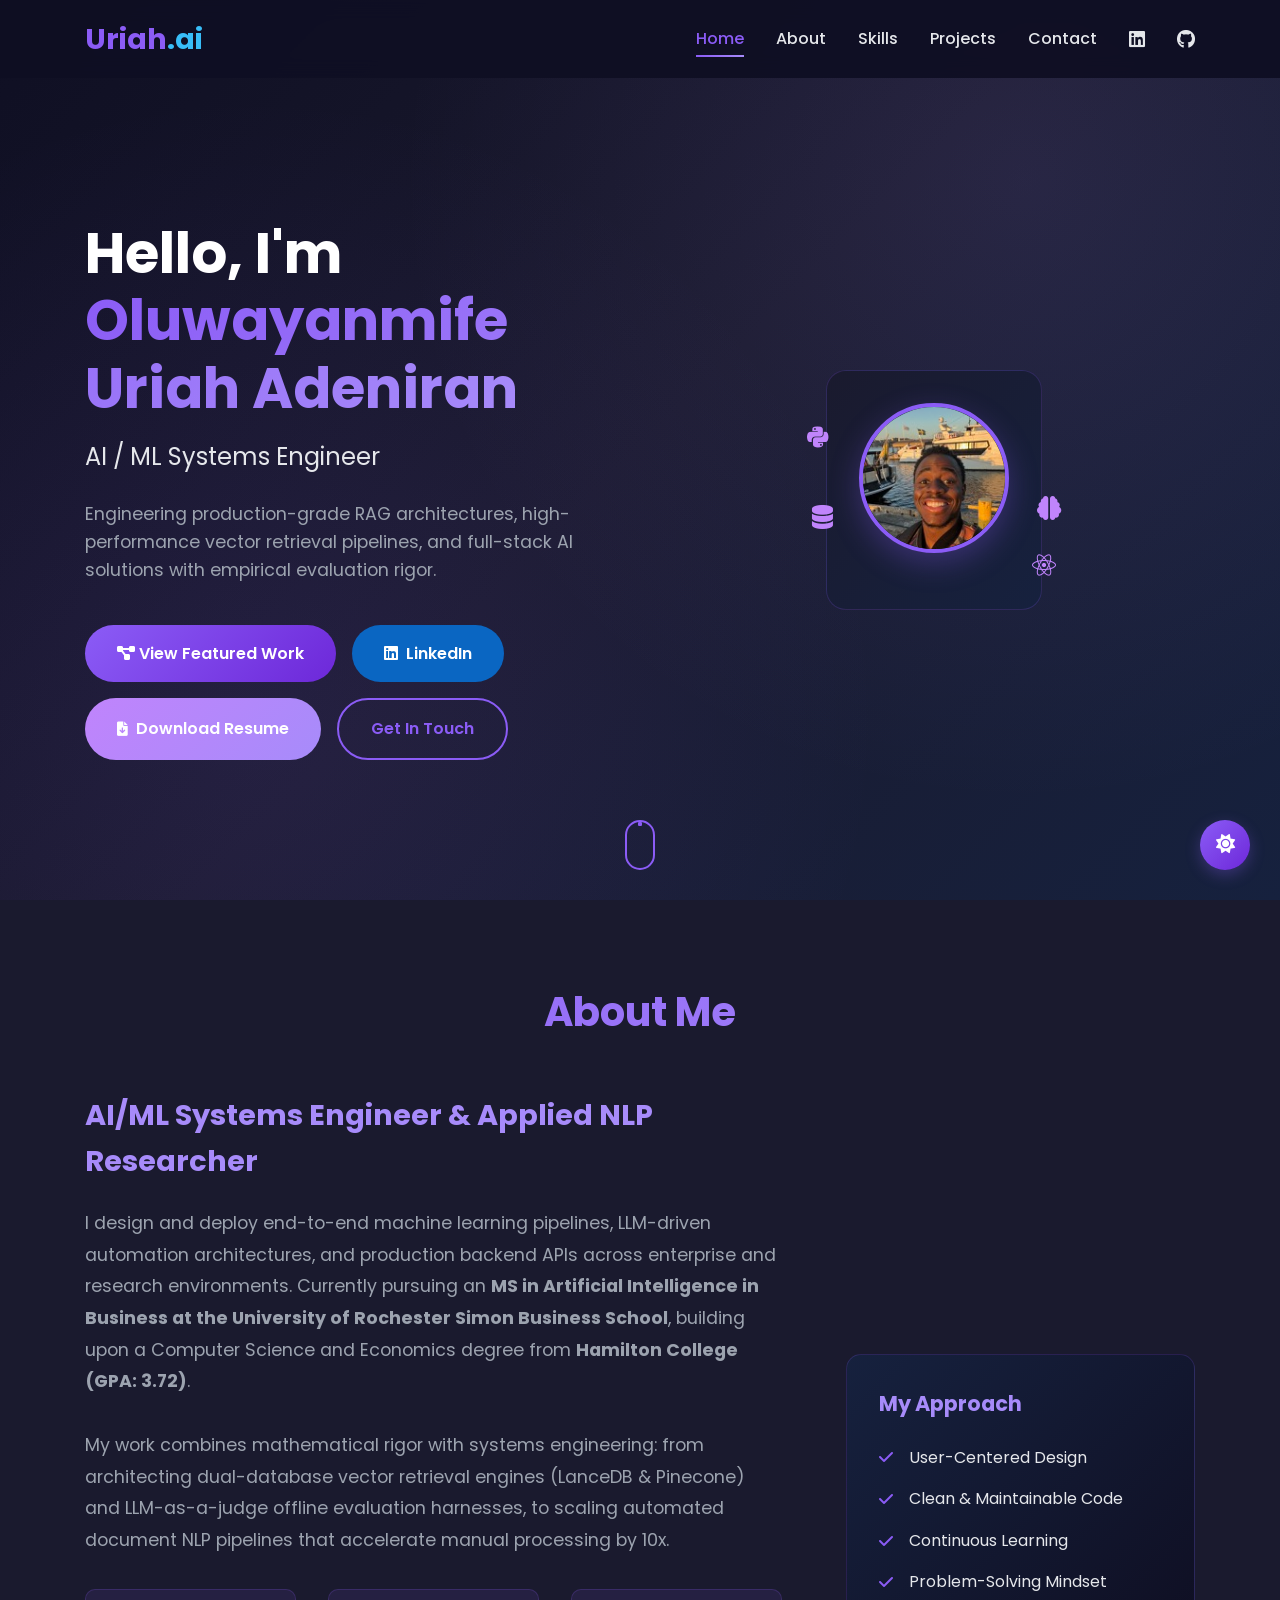
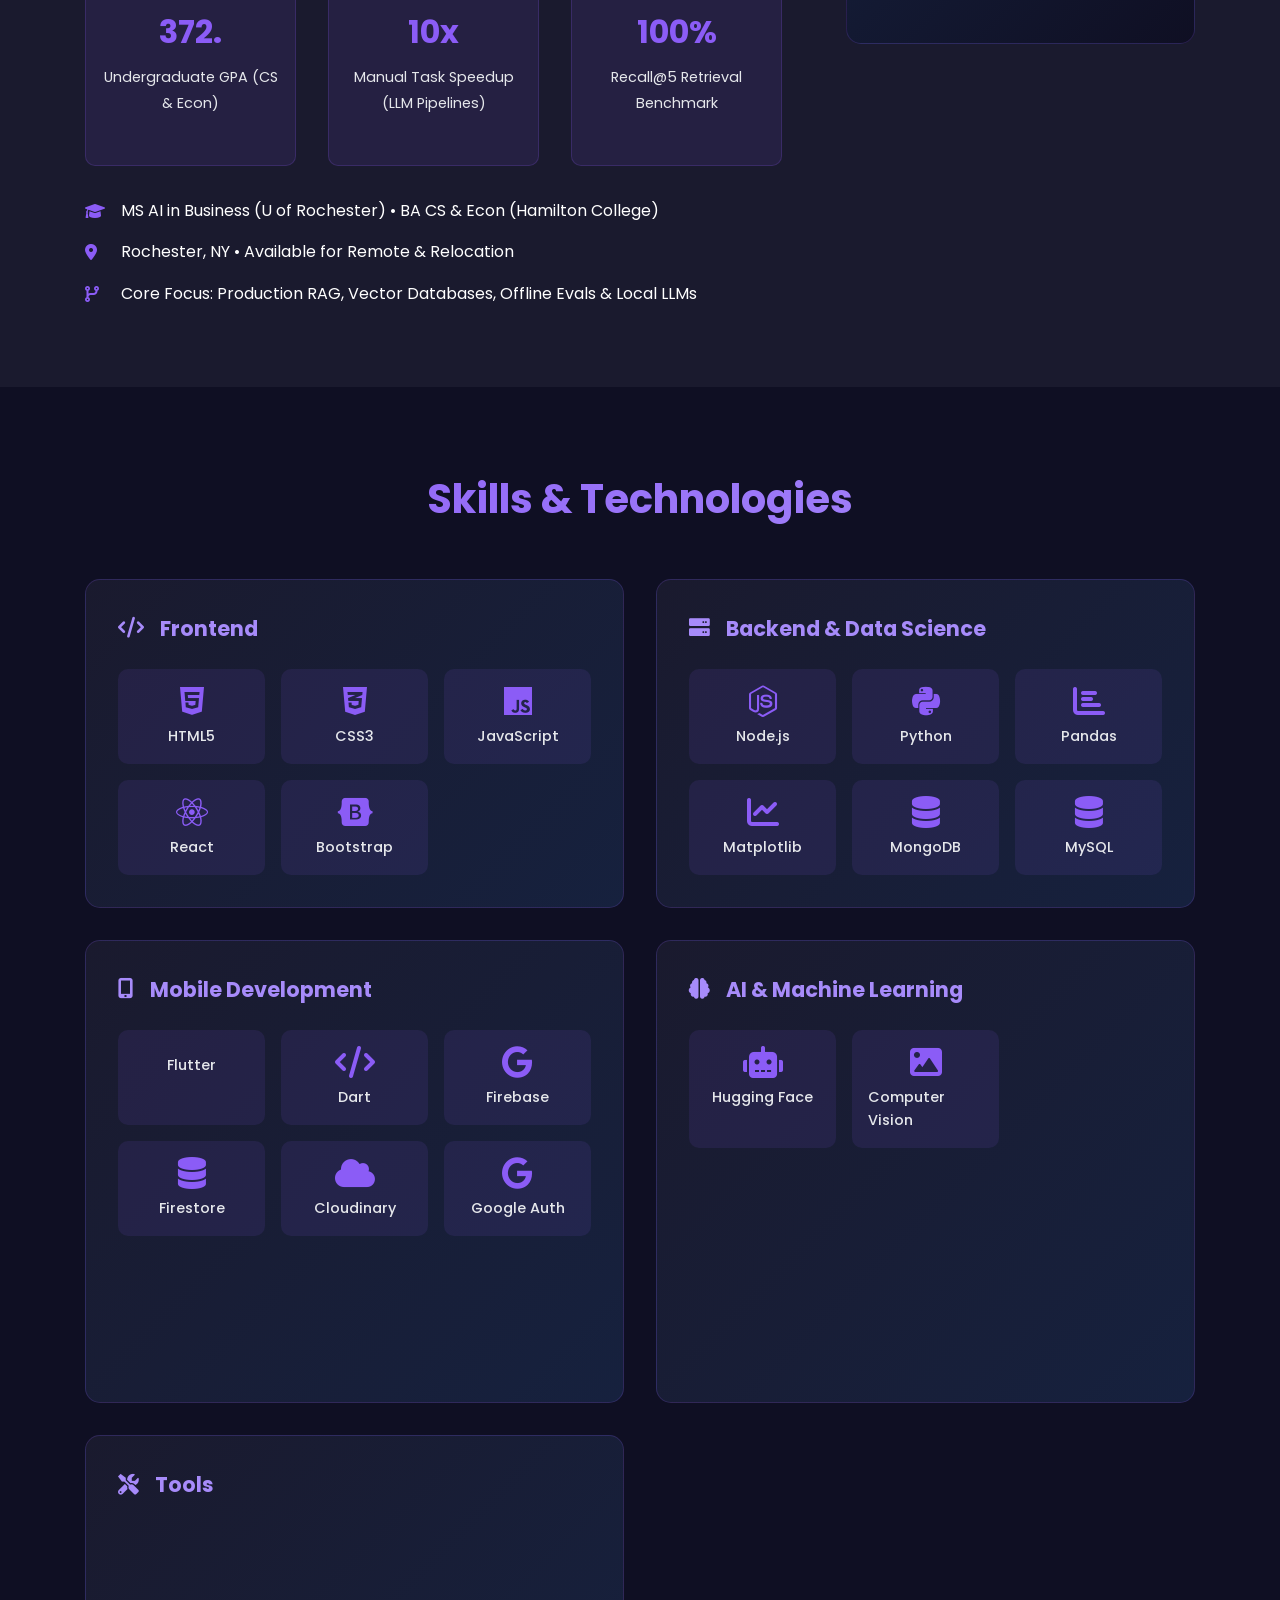
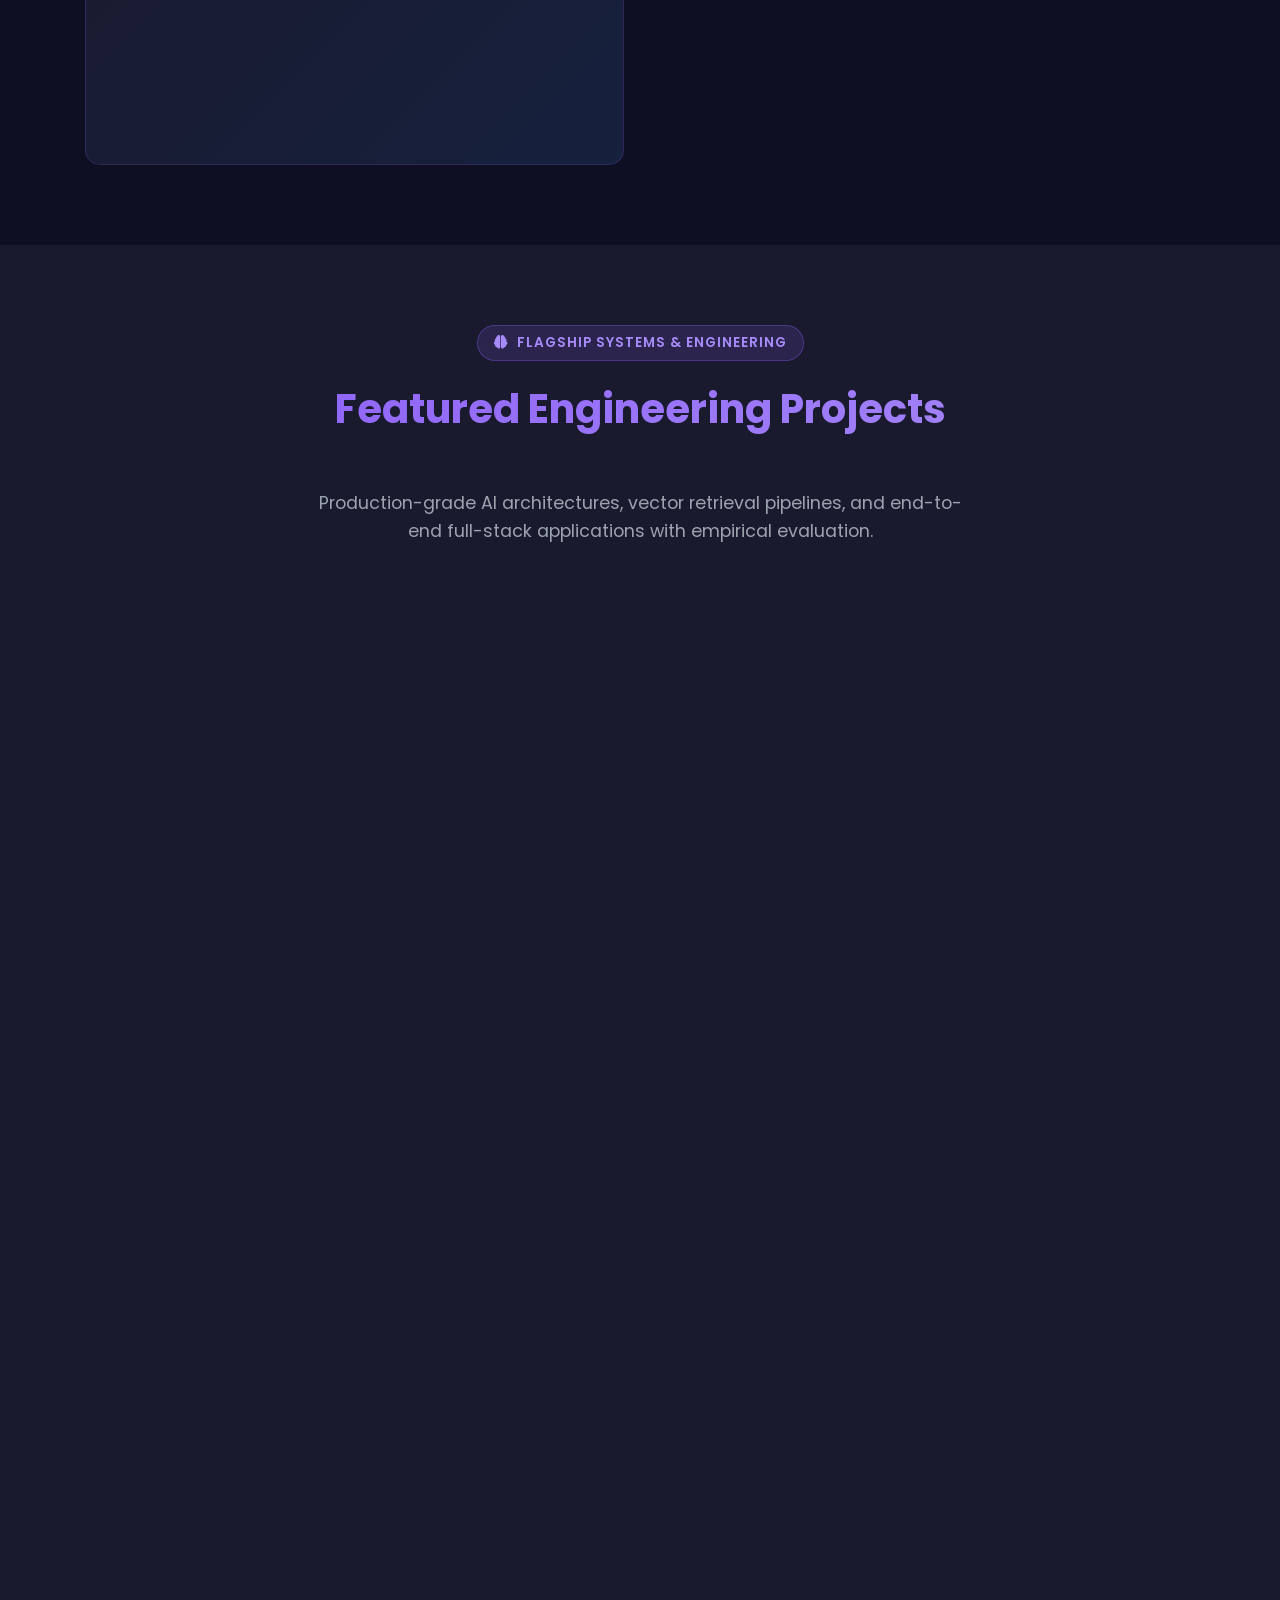
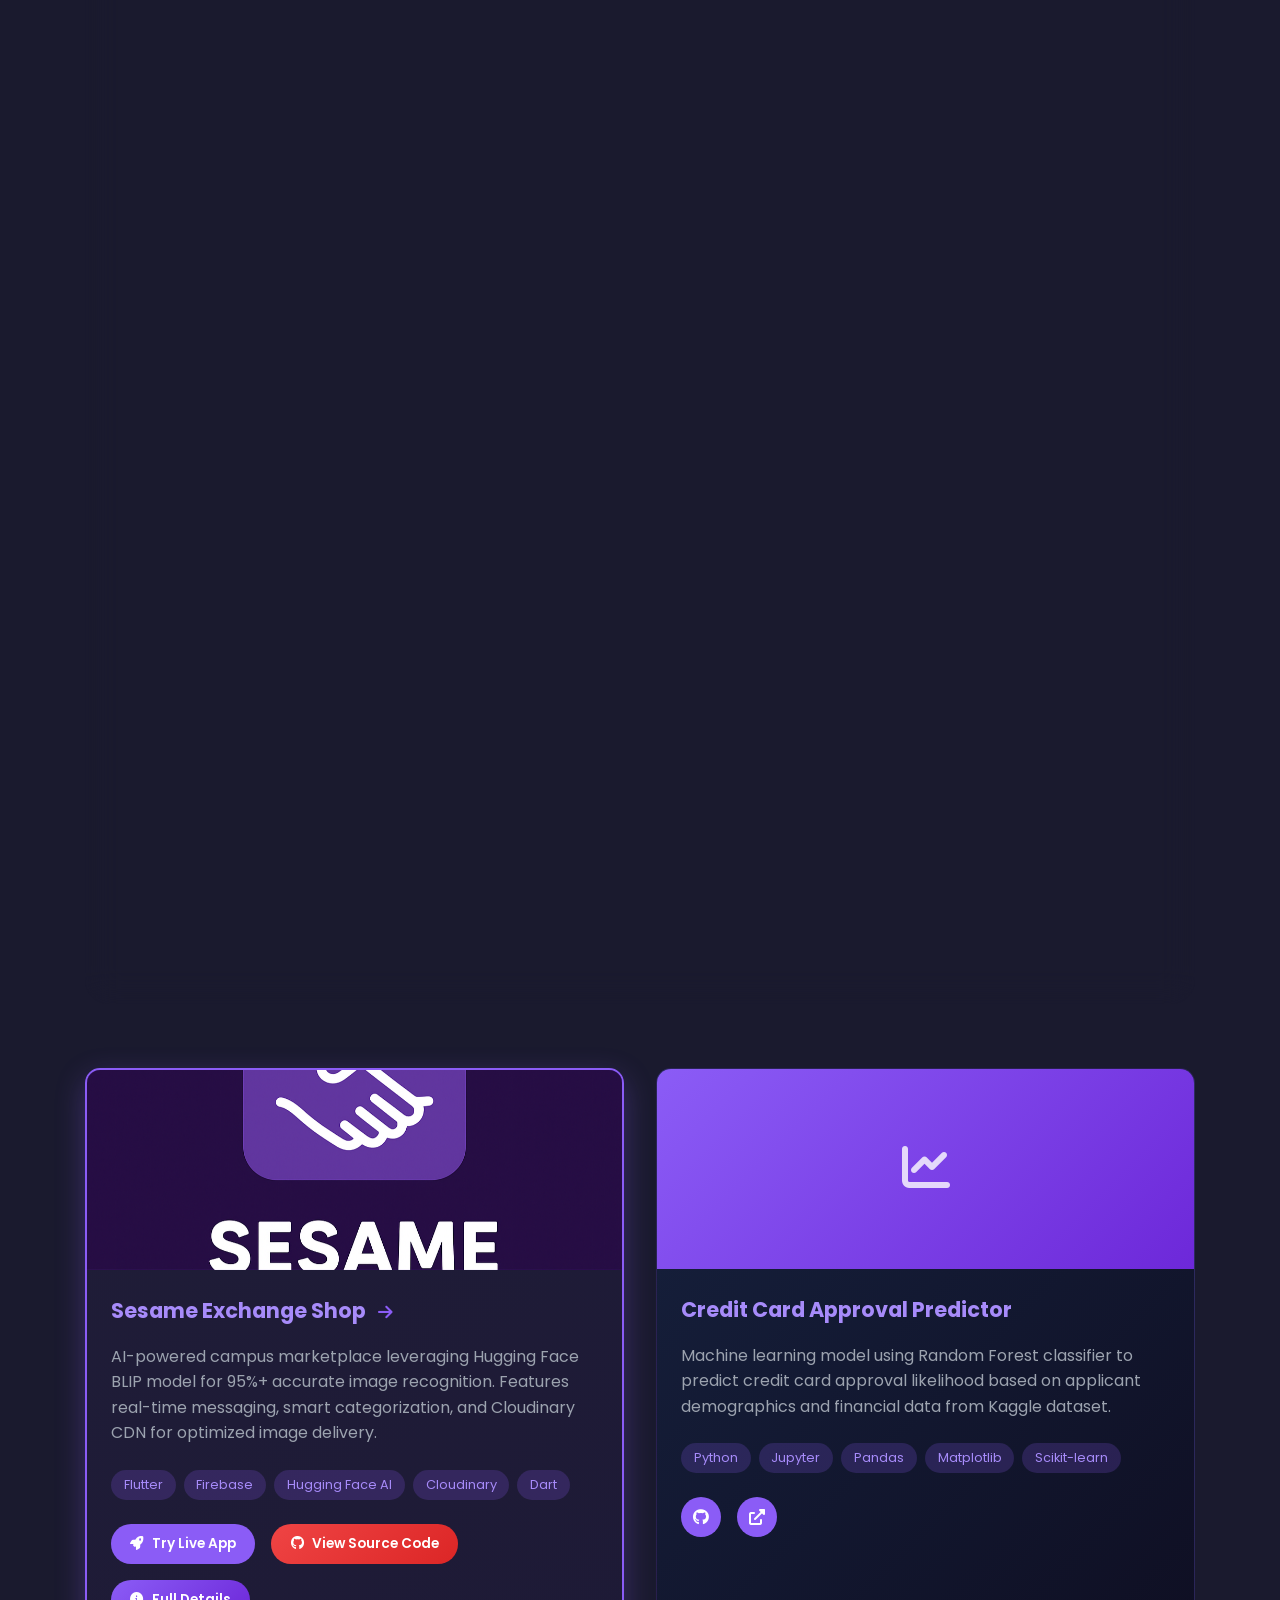
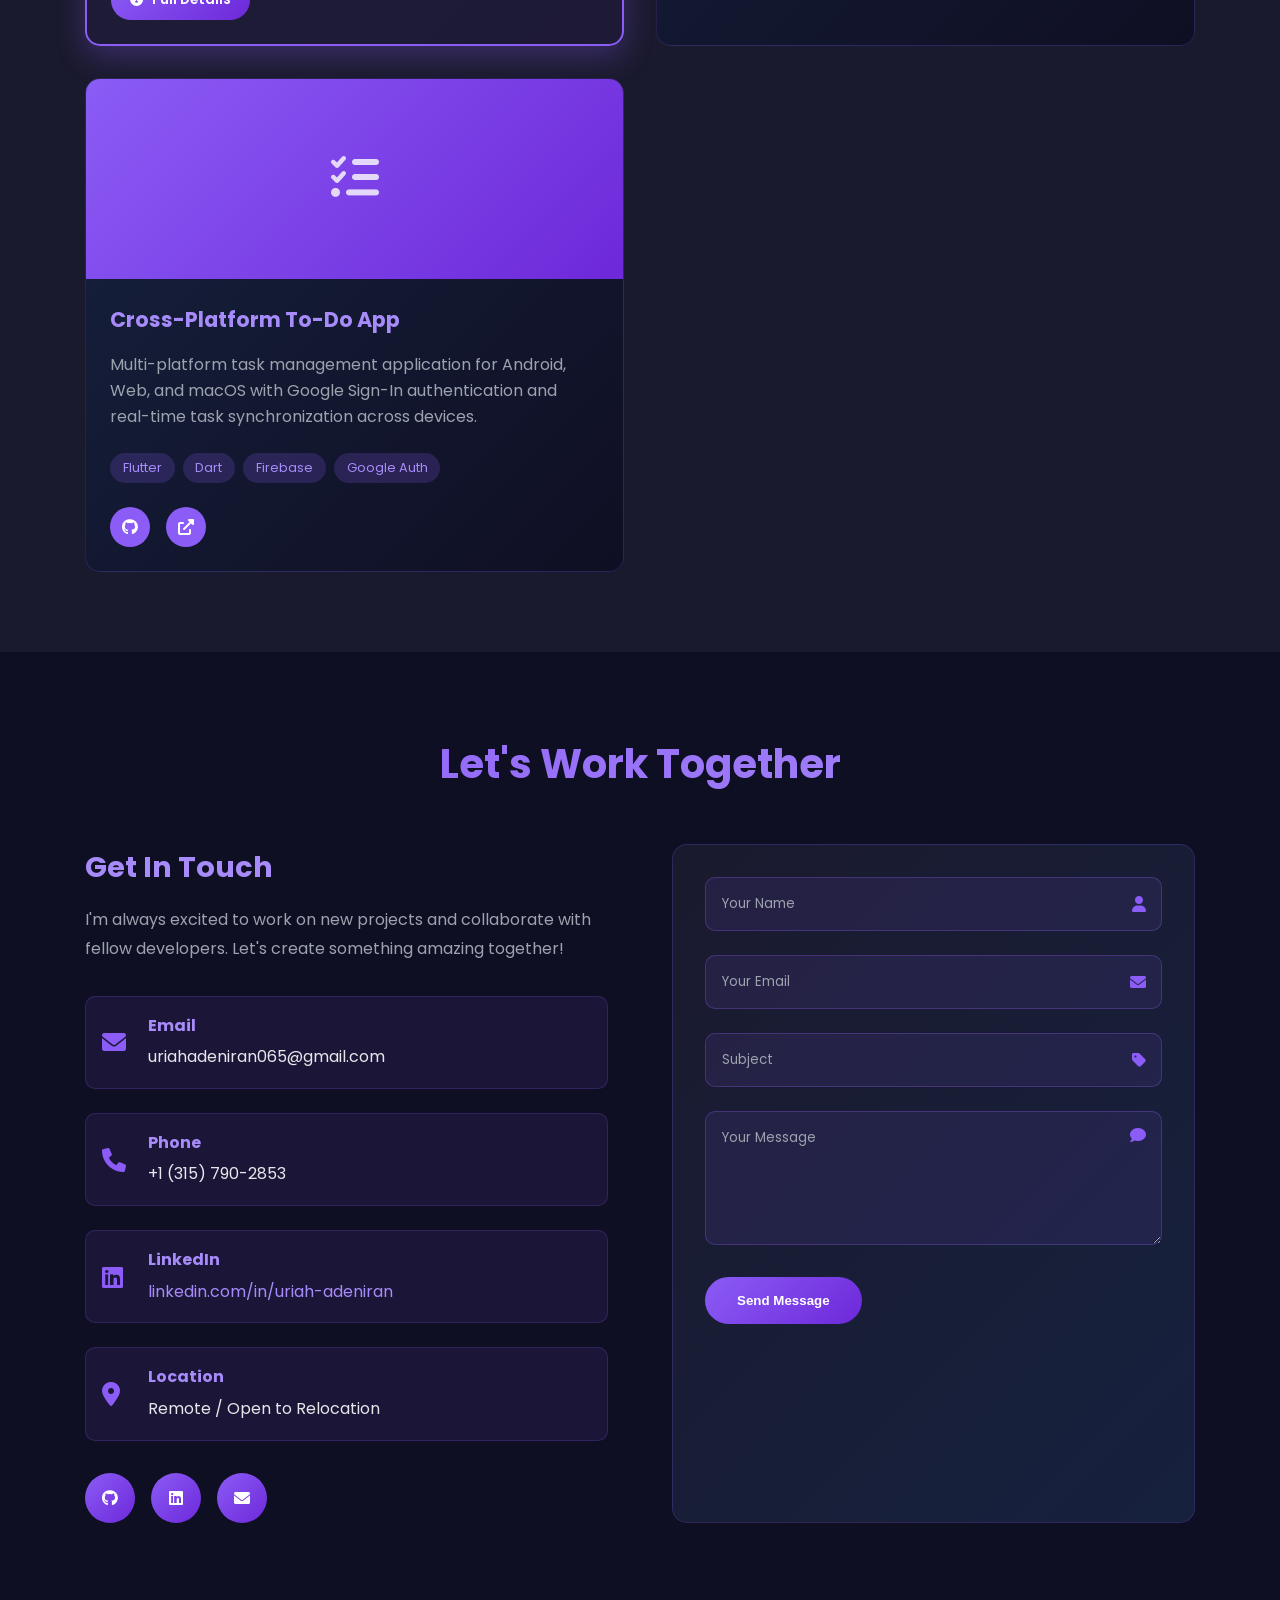
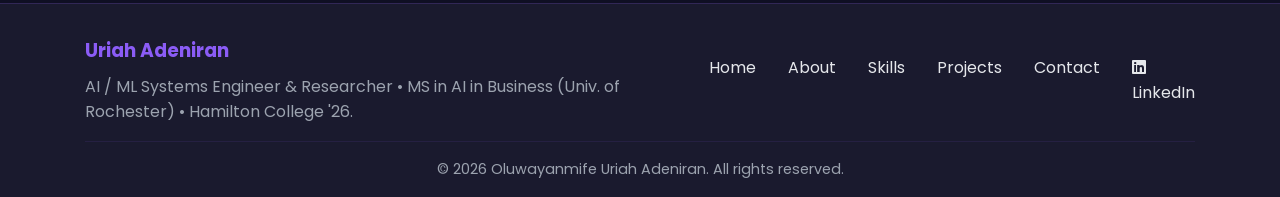
==== commit c90143b7: "Add LinkedIn buttons and profile links across navbar, hero, contact, and footer" ====
--- a/index.html
+++ b/index.html
@@ -20,6 +20,8 @@
                 <a href="#skills" class="nav-link">Skills</a>
                 <a href="#projects" class="nav-link">Projects</a>
                 <a href="#contact" class="nav-link">Contact</a>
+                <a href="https://www.linkedin.com/in/uriah-adeniran/" target="_blank" rel="noopener noreferrer" class="nav-link nav-social" title="LinkedIn Profile"><i class="fab fa-linkedin"></i></a>
+                <a href="https://github.com/oluwayanmife065" target="_blank" rel="noopener noreferrer" class="nav-link nav-social" title="GitHub Profile"><i class="fab fa-github"></i></a>
             </div>
             <div class="hamburger">
                 <span class="bar"></span>
@@ -38,10 +40,13 @@
                 <p>Engineering production-grade RAG architectures, high-performance vector retrieval pipelines, and full-stack AI solutions with empirical evaluation rigor.</p>
                 <div class="hero-buttons">
                     <a href="#projects" class="btn btn-primary"><i class="fas fa-project-diagram"></i> View Featured Work</a>
-                    <a href="#contact" class="btn btn-secondary">Get In Touch</a>
+                    <a href="https://www.linkedin.com/in/uriah-adeniran/" class="btn btn-linkedin" target="_blank" rel="noopener noreferrer" title="Connect on LinkedIn">
+                        <i class="fab fa-linkedin"></i> LinkedIn
+                    </a>
                     <a href="resume.pdf?v=2026-latest" class="btn btn-resume" download="Oluwayanmife_Uriah_Adeniran_Resume.pdf" title="Download latest Resume PDF">
                         <i class="fas fa-file-download"></i> Download Resume
                     </a>
+                    <a href="#contact" class="btn btn-secondary">Get In Touch</a>
                 </div>
             </div>
             <div class="hero-image">
@@ -625,6 +630,13 @@
                             </div>
                         </div>
                         <div class="contact-method">
+                            <i class="fab fa-linkedin"></i>
+                            <div>
+                                <h4>LinkedIn</h4>
+                                <p><a href="https://www.linkedin.com/in/uriah-adeniran/" target="_blank" rel="noopener noreferrer" style="color: var(--light-purple); text-decoration: none;">linkedin.com/in/uriah-adeniran</a></p>
+                            </div>
+                        </div>
+                        <div class="contact-method">
                             <i class="fas fa-map-marker-alt"></i>
                             <div>
                                 <h4>Location</h4>
@@ -634,8 +646,8 @@
                     </div>
 
                     <div class="social-links">
-                        <a href="https://github.com/Uriahadeniran09" class="social-link" target="_blank"><i class="fab fa-github"></i></a>
-                        <a href="https://www.linkedin.com/in/uriah-adeniran/" class="social-link" target="_blank"><i class="fab fa-linkedin"></i></a>
+                        <a href="https://github.com/oluwayanmife065" class="social-link" target="_blank" rel="noopener noreferrer" title="GitHub"><i class="fab fa-github"></i></a>
+                        <a href="https://www.linkedin.com/in/uriah-adeniran/" class="social-link" target="_blank" rel="noopener noreferrer" title="LinkedIn"><i class="fab fa-linkedin"></i></a>
                         <a href="#" class="social-link" id="copyEmail" title="Click to copy email address"><i class="fas fa-envelope"></i></a>
                     </div>
                 </div>
@@ -681,6 +693,7 @@
                         <a href="#skills">Skills</a>
                         <a href="#projects">Projects</a>
                         <a href="#contact">Contact</a>
+                        <a href="https://www.linkedin.com/in/uriah-adeniran/" target="_blank" rel="noopener noreferrer"><i class="fab fa-linkedin"></i> LinkedIn</a>
                     </div>
                 </div>
             </div>
--- a/styles.css
+++ b/styles.css
@@ -276,6 +276,38 @@
 
 .btn-resume i {
     font-size: 0.9rem;
+}
+
+.btn-linkedin {
+    background: #0A66C2;
+    color: white;
+    border: none;
+    display: inline-flex;
+    align-items: center;
+    gap: 0.5rem;
+}
+
+.btn-linkedin:hover {
+    background: #004182;
+    transform: translateY(-2px);
+    box-shadow: 0 10px 25px rgba(10, 102, 194, 0.4);
+    color: white;
+}
+
+.btn-linkedin i {
+    font-size: 1rem;
+}
+
+.nav-social {
+    color: var(--text-light);
+    font-size: 1.15rem;
+    display: flex;
+    align-items: center;
+    transition: color 0.3s ease;
+}
+
+.nav-social:hover {
+    color: var(--primary-purple) !important;
 }
 
 /* Profile Card */
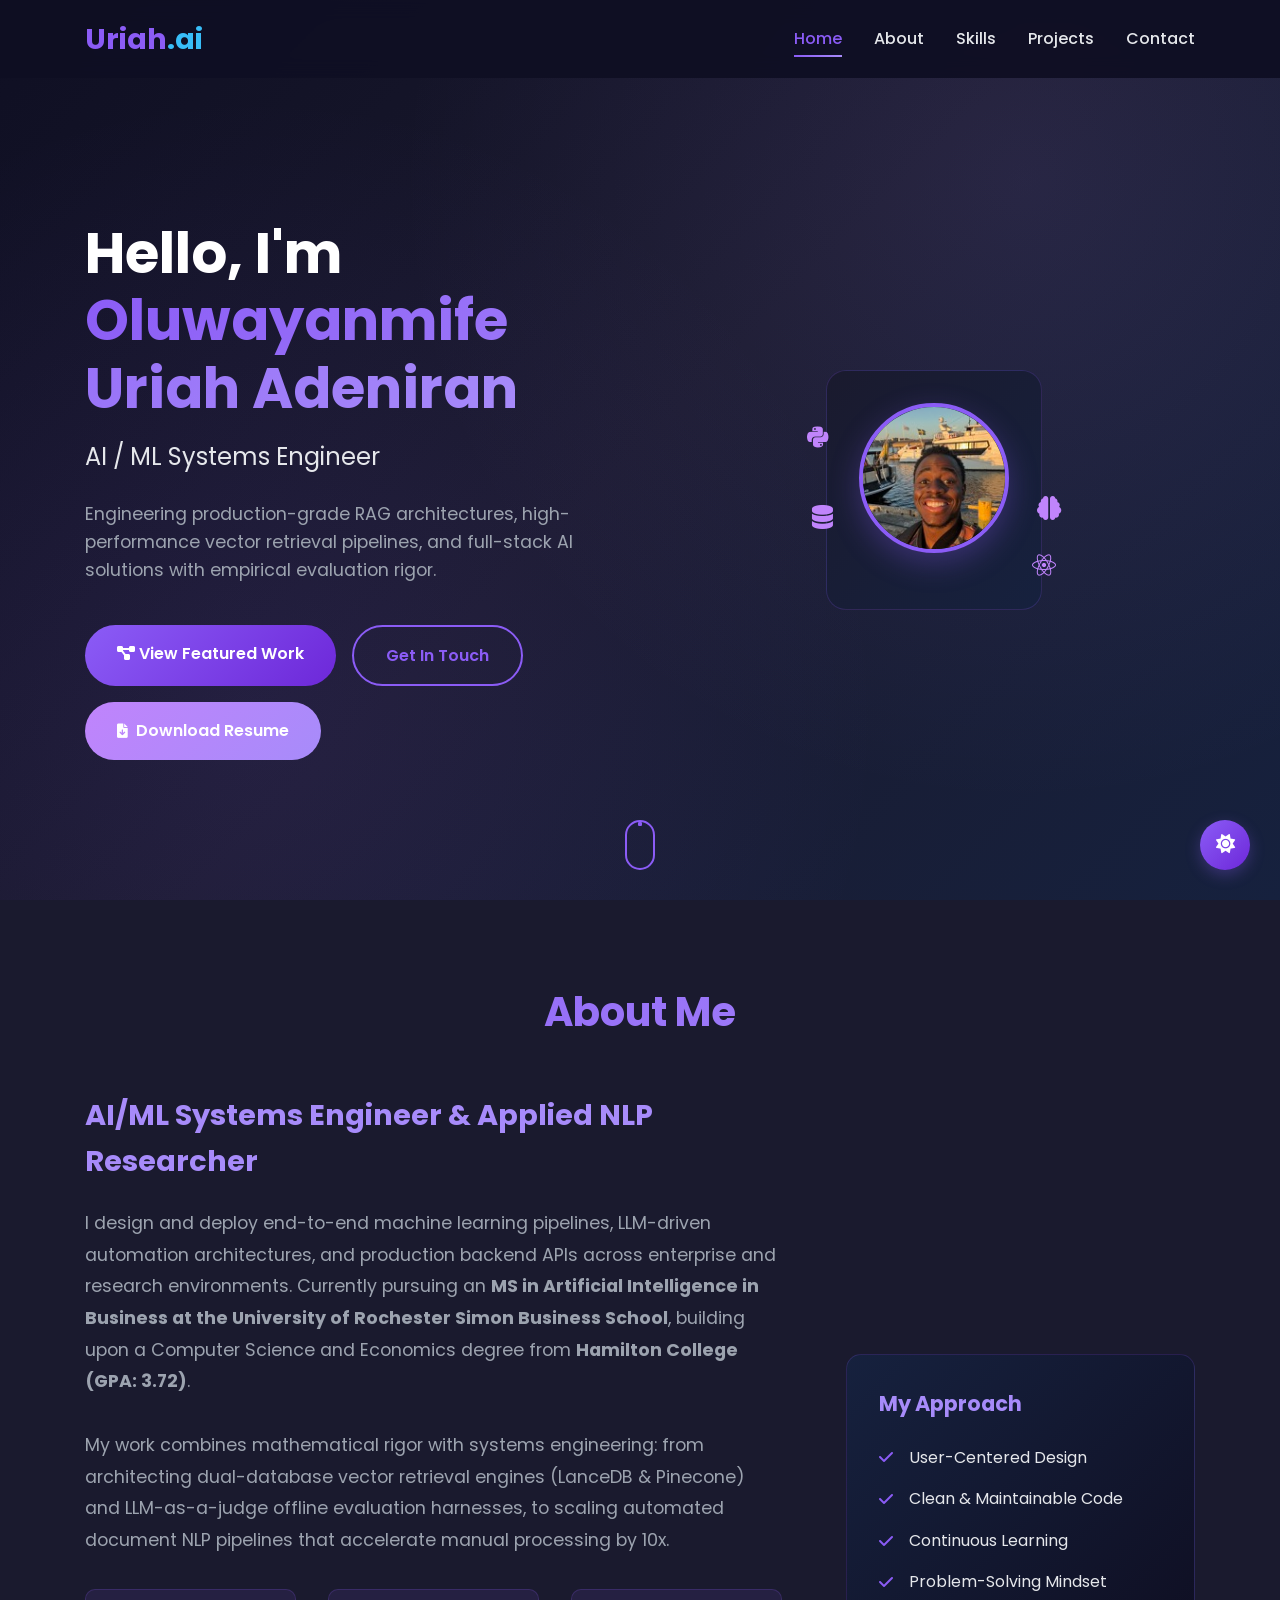
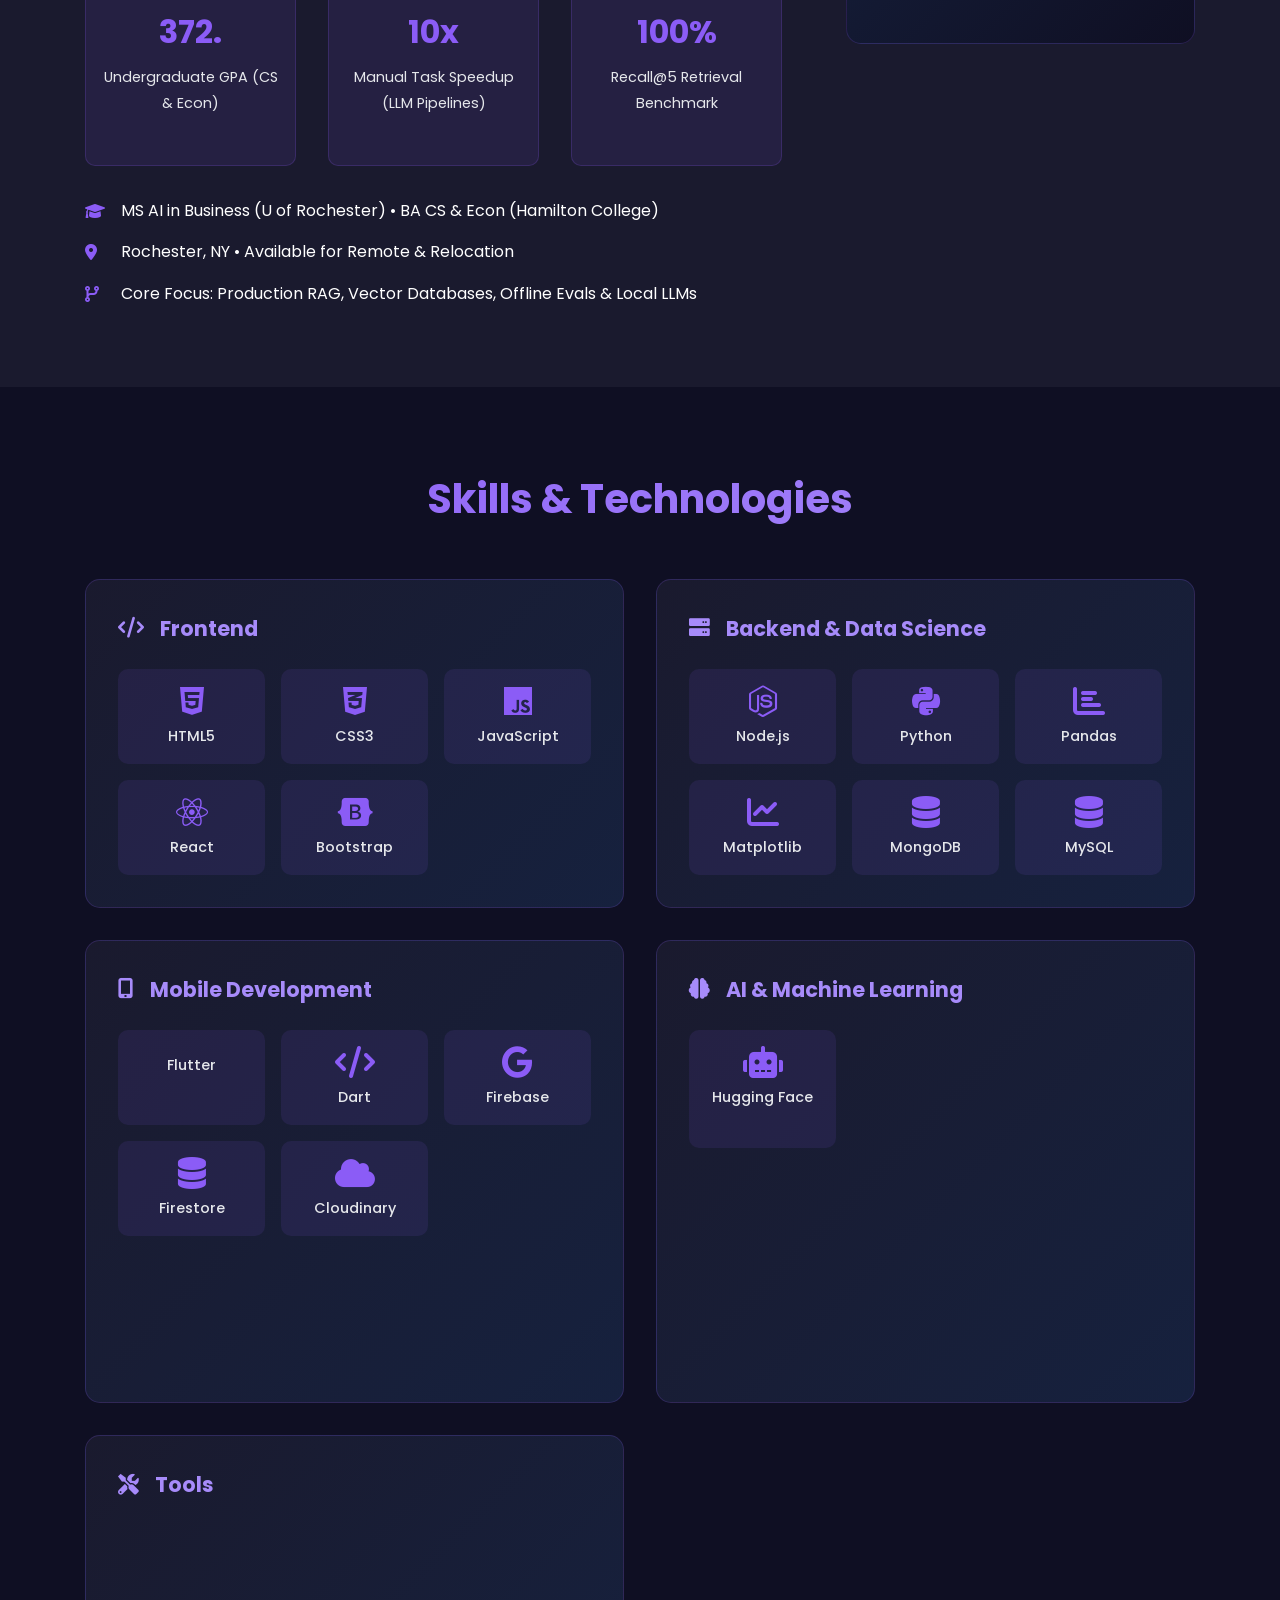
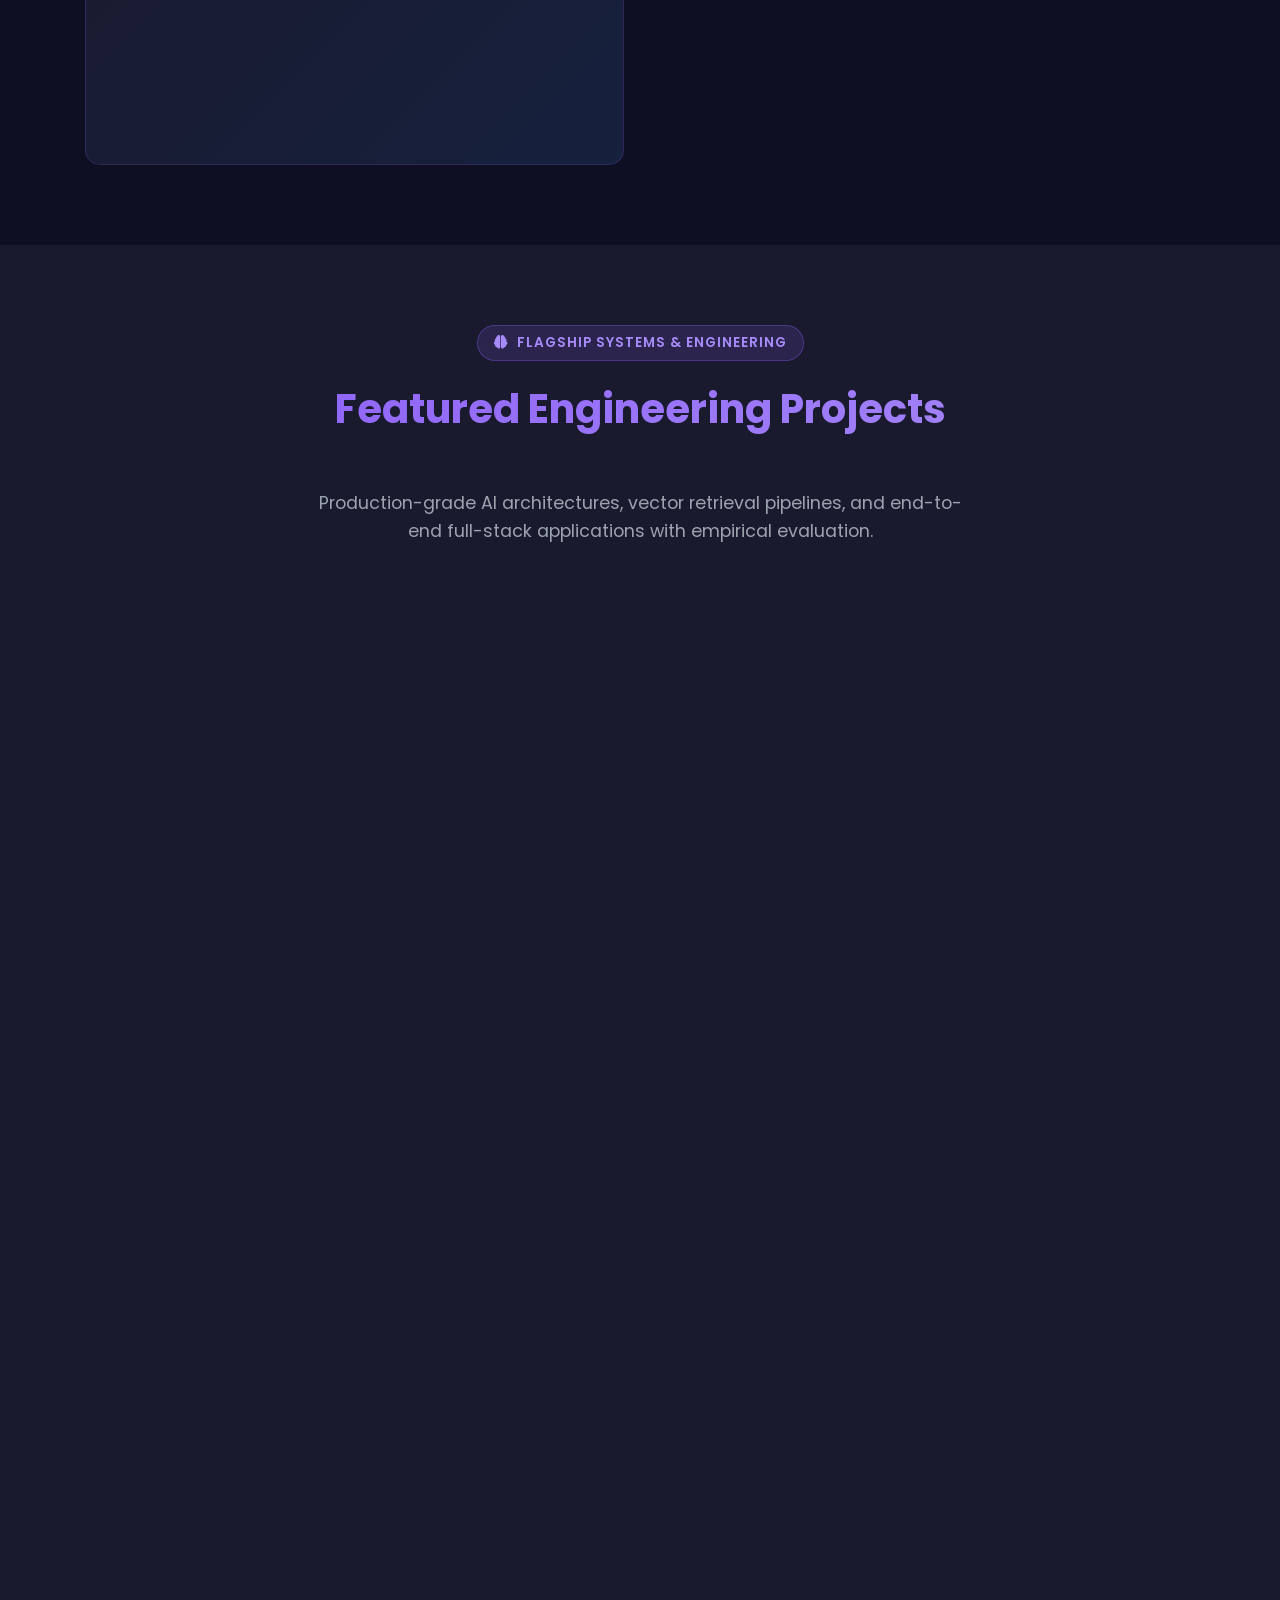
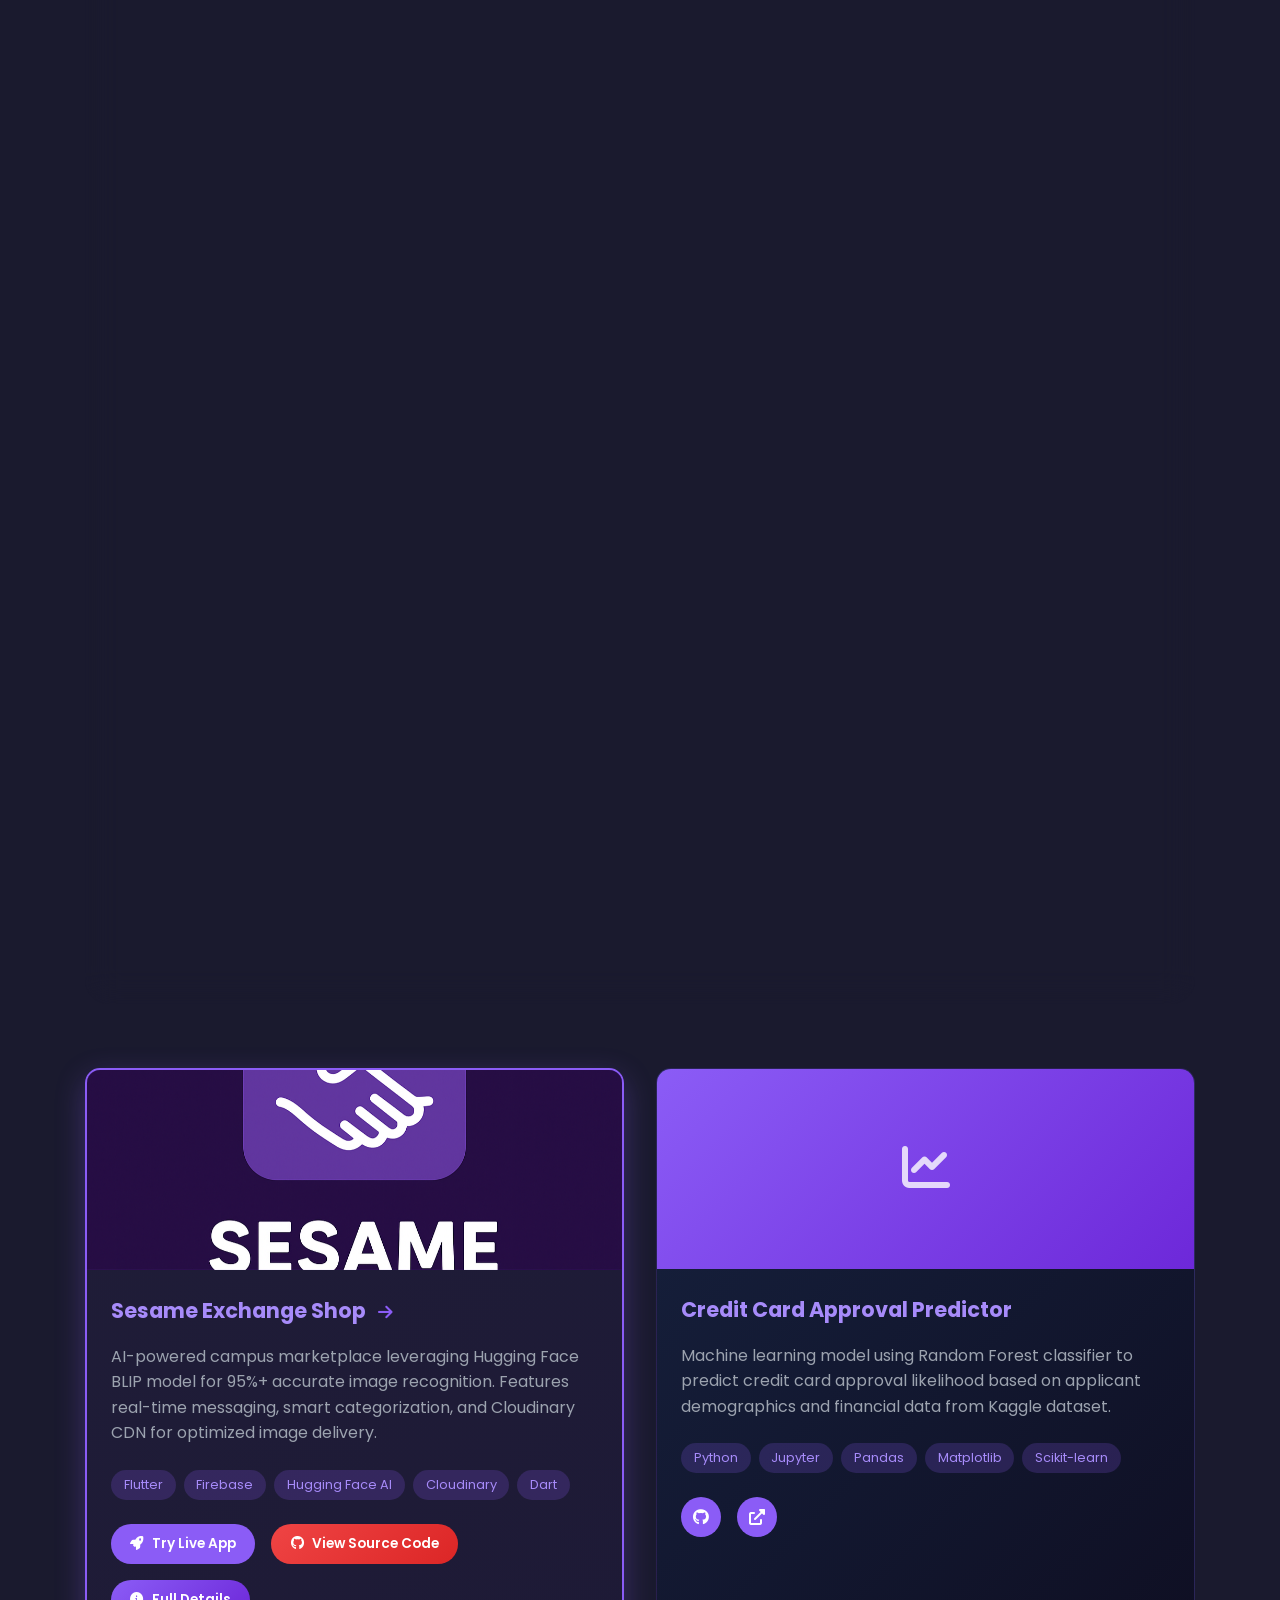
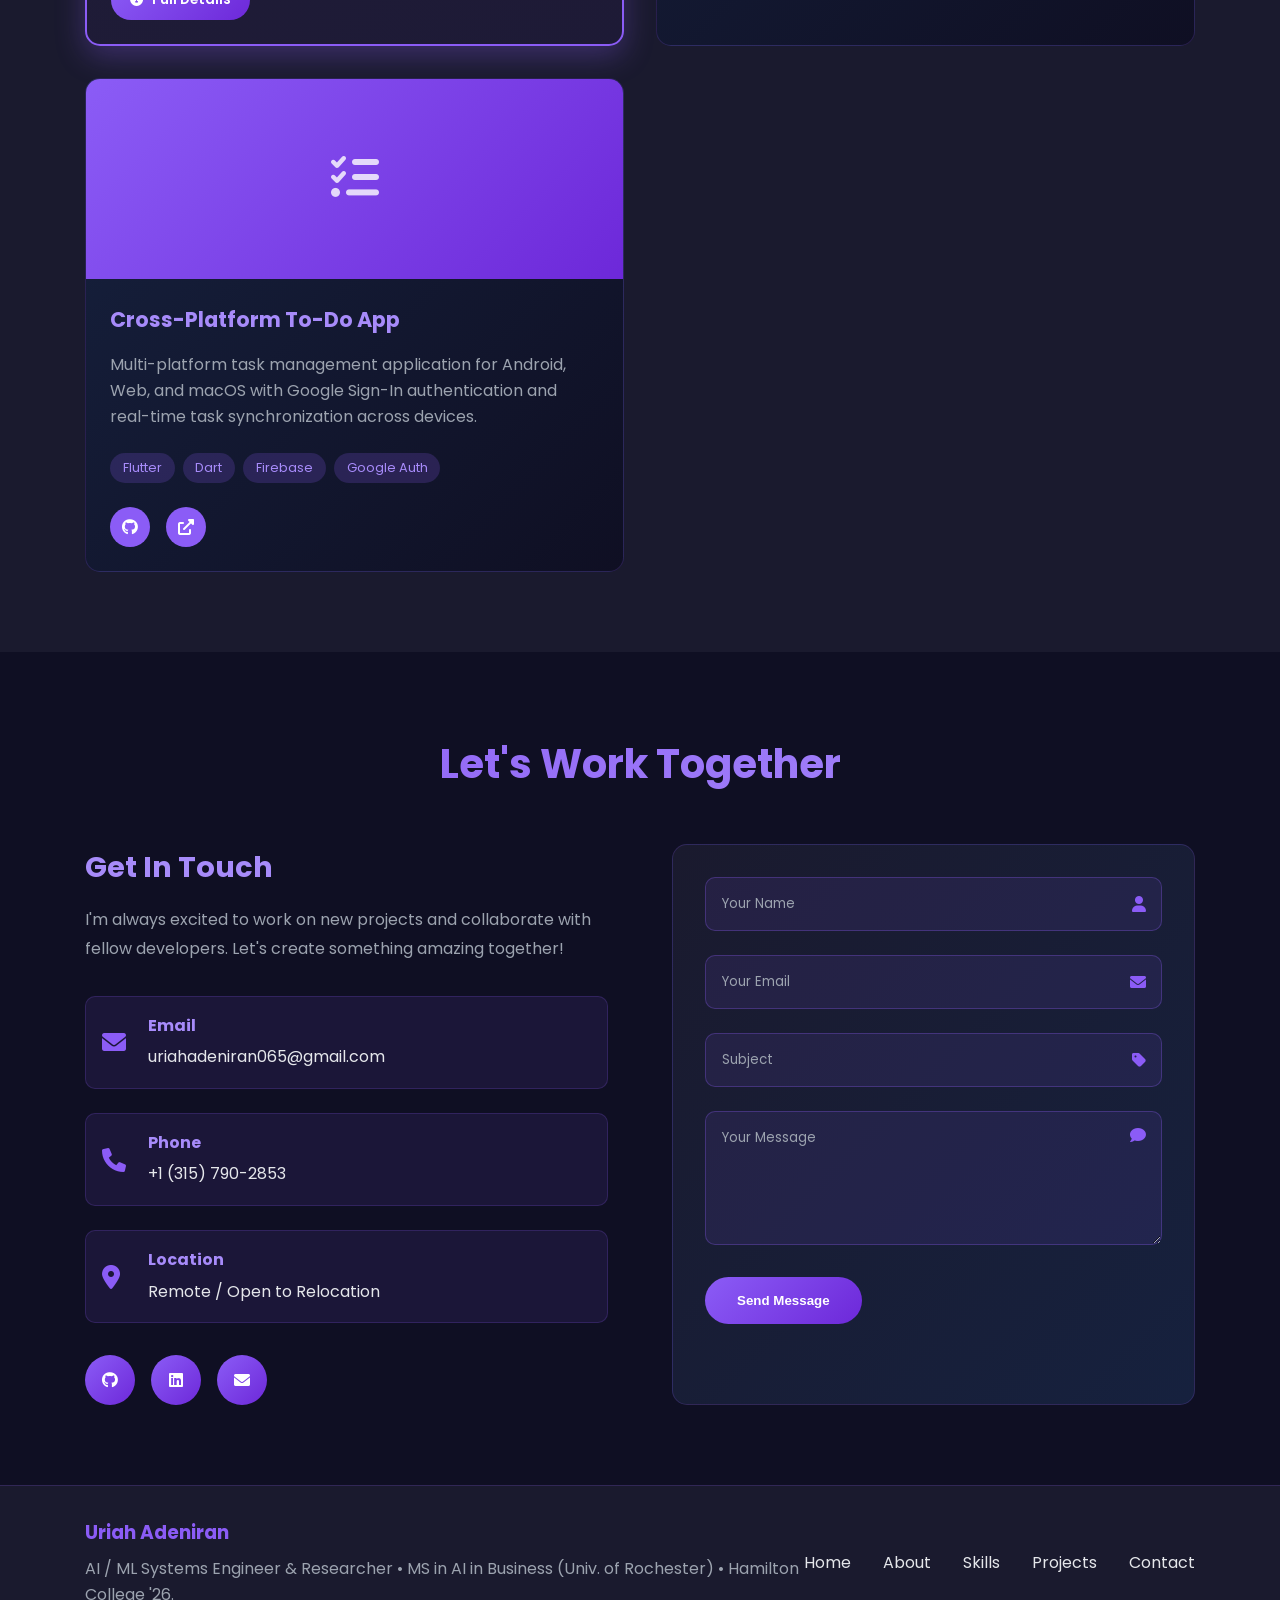
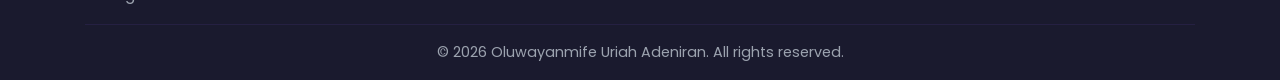
==== commit 6f51bbd9: "Update form submission redirect to oluwayanmife065.github.io" ====
--- a/index.html
+++ b/index.html
@@ -20,8 +20,6 @@
                 <a href="#skills" class="nav-link">Skills</a>
                 <a href="#projects" class="nav-link">Projects</a>
                 <a href="#contact" class="nav-link">Contact</a>
-                <a href="https://www.linkedin.com/in/uriah-adeniran/" target="_blank" rel="noopener noreferrer" class="nav-link nav-social" title="LinkedIn Profile"><i class="fab fa-linkedin"></i></a>
-                <a href="https://github.com/oluwayanmife065" target="_blank" rel="noopener noreferrer" class="nav-link nav-social" title="GitHub Profile"><i class="fab fa-github"></i></a>
             </div>
             <div class="hamburger">
                 <span class="bar"></span>
@@ -40,13 +38,10 @@
                 <p>Engineering production-grade RAG architectures, high-performance vector retrieval pipelines, and full-stack AI solutions with empirical evaluation rigor.</p>
                 <div class="hero-buttons">
                     <a href="#projects" class="btn btn-primary"><i class="fas fa-project-diagram"></i> View Featured Work</a>
-                    <a href="https://www.linkedin.com/in/uriah-adeniran/" class="btn btn-linkedin" target="_blank" rel="noopener noreferrer" title="Connect on LinkedIn">
-                        <i class="fab fa-linkedin"></i> LinkedIn
-                    </a>
+                    <a href="#contact" class="btn btn-secondary">Get In Touch</a>
                     <a href="resume.pdf?v=2026-latest" class="btn btn-resume" download="Oluwayanmife_Uriah_Adeniran_Resume.pdf" title="Download latest Resume PDF">
                         <i class="fas fa-file-download"></i> Download Resume
                     </a>
-                    <a href="#contact" class="btn btn-secondary">Get In Touch</a>
                 </div>
             </div>
             <div class="hero-image">
@@ -630,13 +625,6 @@
                             </div>
                         </div>
                         <div class="contact-method">
-                            <i class="fab fa-linkedin"></i>
-                            <div>
-                                <h4>LinkedIn</h4>
-                                <p><a href="https://www.linkedin.com/in/uriah-adeniran/" target="_blank" rel="noopener noreferrer" style="color: var(--light-purple); text-decoration: none;">linkedin.com/in/uriah-adeniran</a></p>
-                            </div>
-                        </div>
-                        <div class="contact-method">
                             <i class="fas fa-map-marker-alt"></i>
                             <div>
                                 <h4>Location</h4>
@@ -646,8 +634,8 @@
                     </div>
 
                     <div class="social-links">
-                        <a href="https://github.com/oluwayanmife065" class="social-link" target="_blank" rel="noopener noreferrer" title="GitHub"><i class="fab fa-github"></i></a>
-                        <a href="https://www.linkedin.com/in/uriah-adeniran/" class="social-link" target="_blank" rel="noopener noreferrer" title="LinkedIn"><i class="fab fa-linkedin"></i></a>
+                        <a href="https://github.com/Uriahadeniran09" class="social-link" target="_blank"><i class="fab fa-github"></i></a>
+                        <a href="https://www.linkedin.com/in/uriah-adeniran/" class="social-link" target="_blank"><i class="fab fa-linkedin"></i></a>
                         <a href="#" class="social-link" id="copyEmail" title="Click to copy email address"><i class="fas fa-envelope"></i></a>
                     </div>
                 </div>
@@ -670,7 +658,7 @@
                             <textarea name="message" placeholder="Your Message" rows="5" required></textarea>
                             <i class="fas fa-comment"></i>
                         </div>
-                        <input type="hidden" name="_next" value="https://uriahadeniran09.github.io/my_portfolio#contact">
+                        <input type="hidden" name="_next" value="https://oluwayanmife065.github.io/my_portfolio#contact">
                         <button type="submit" class="btn btn-primary">Send Message</button>
                     </form>
                 </div>
@@ -693,7 +681,6 @@
                         <a href="#skills">Skills</a>
                         <a href="#projects">Projects</a>
                         <a href="#contact">Contact</a>
-                        <a href="https://www.linkedin.com/in/uriah-adeniran/" target="_blank" rel="noopener noreferrer"><i class="fab fa-linkedin"></i> LinkedIn</a>
                     </div>
                 </div>
             </div>
